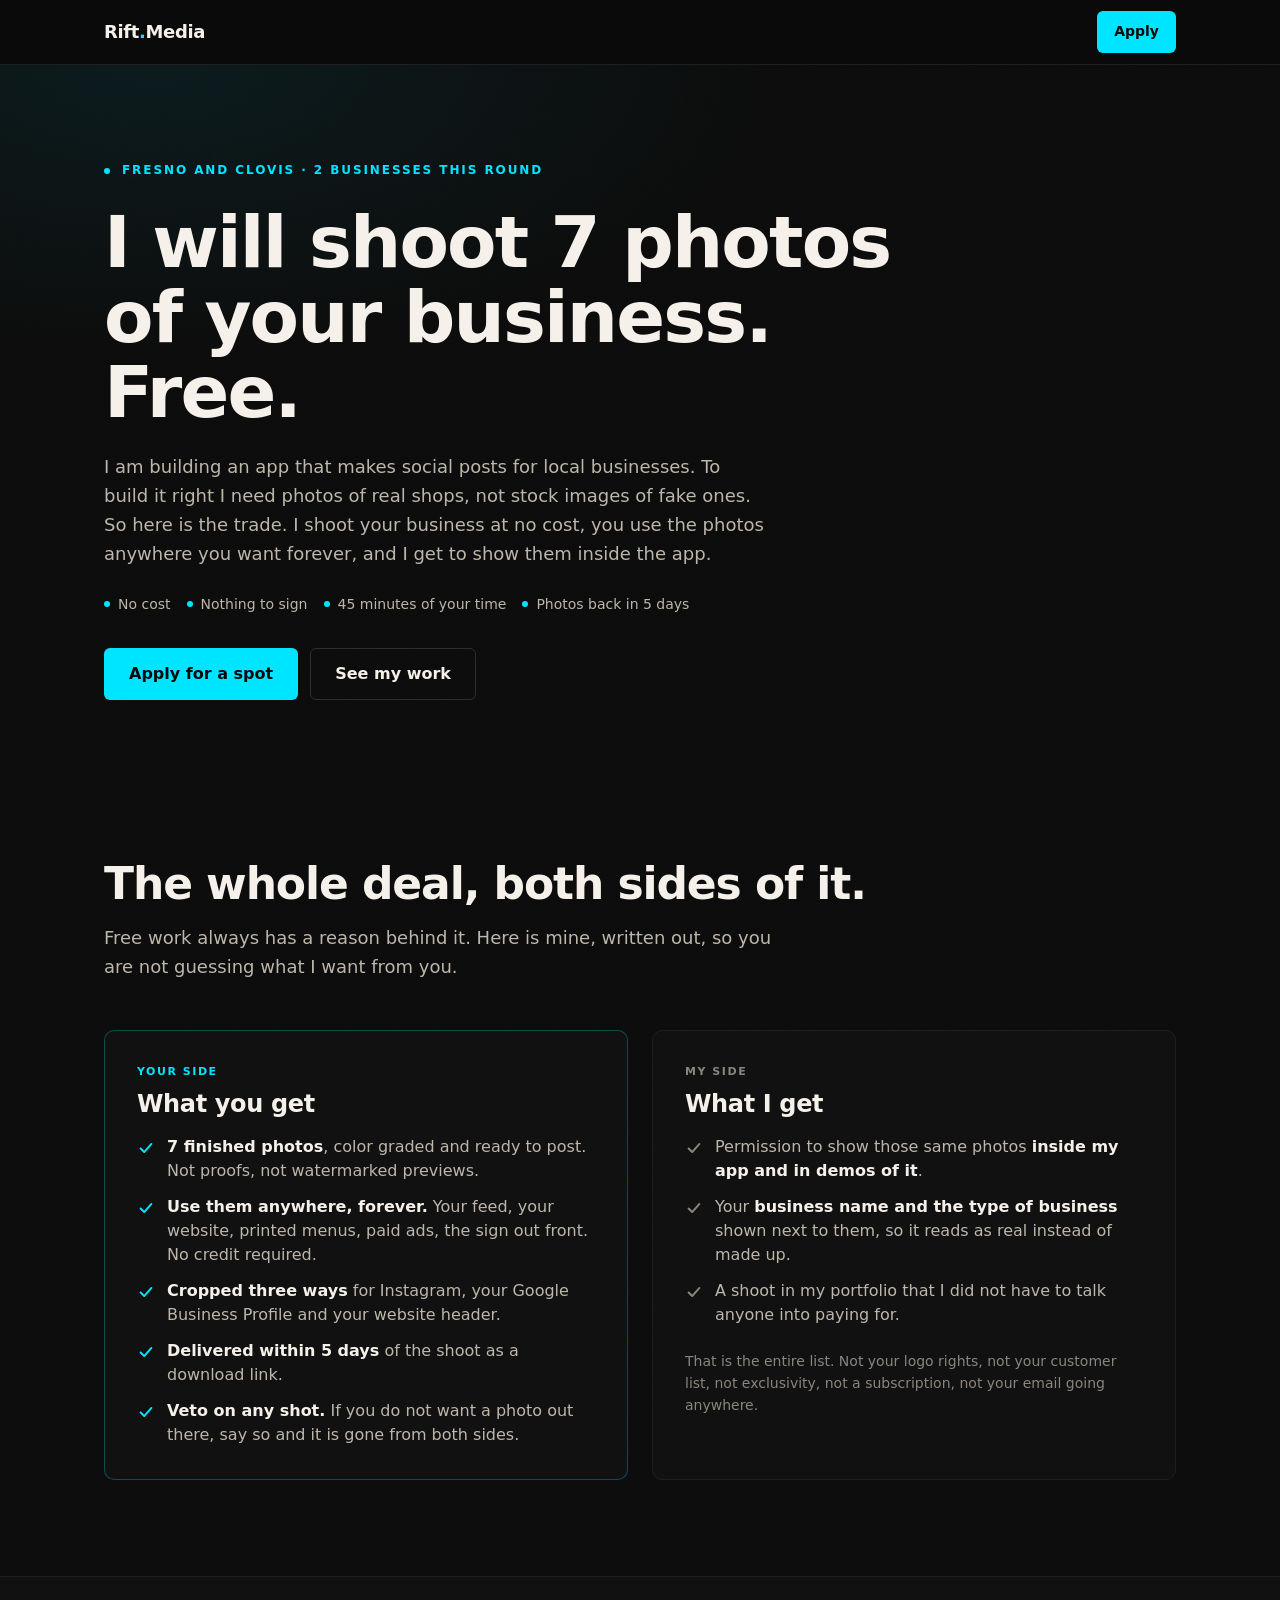
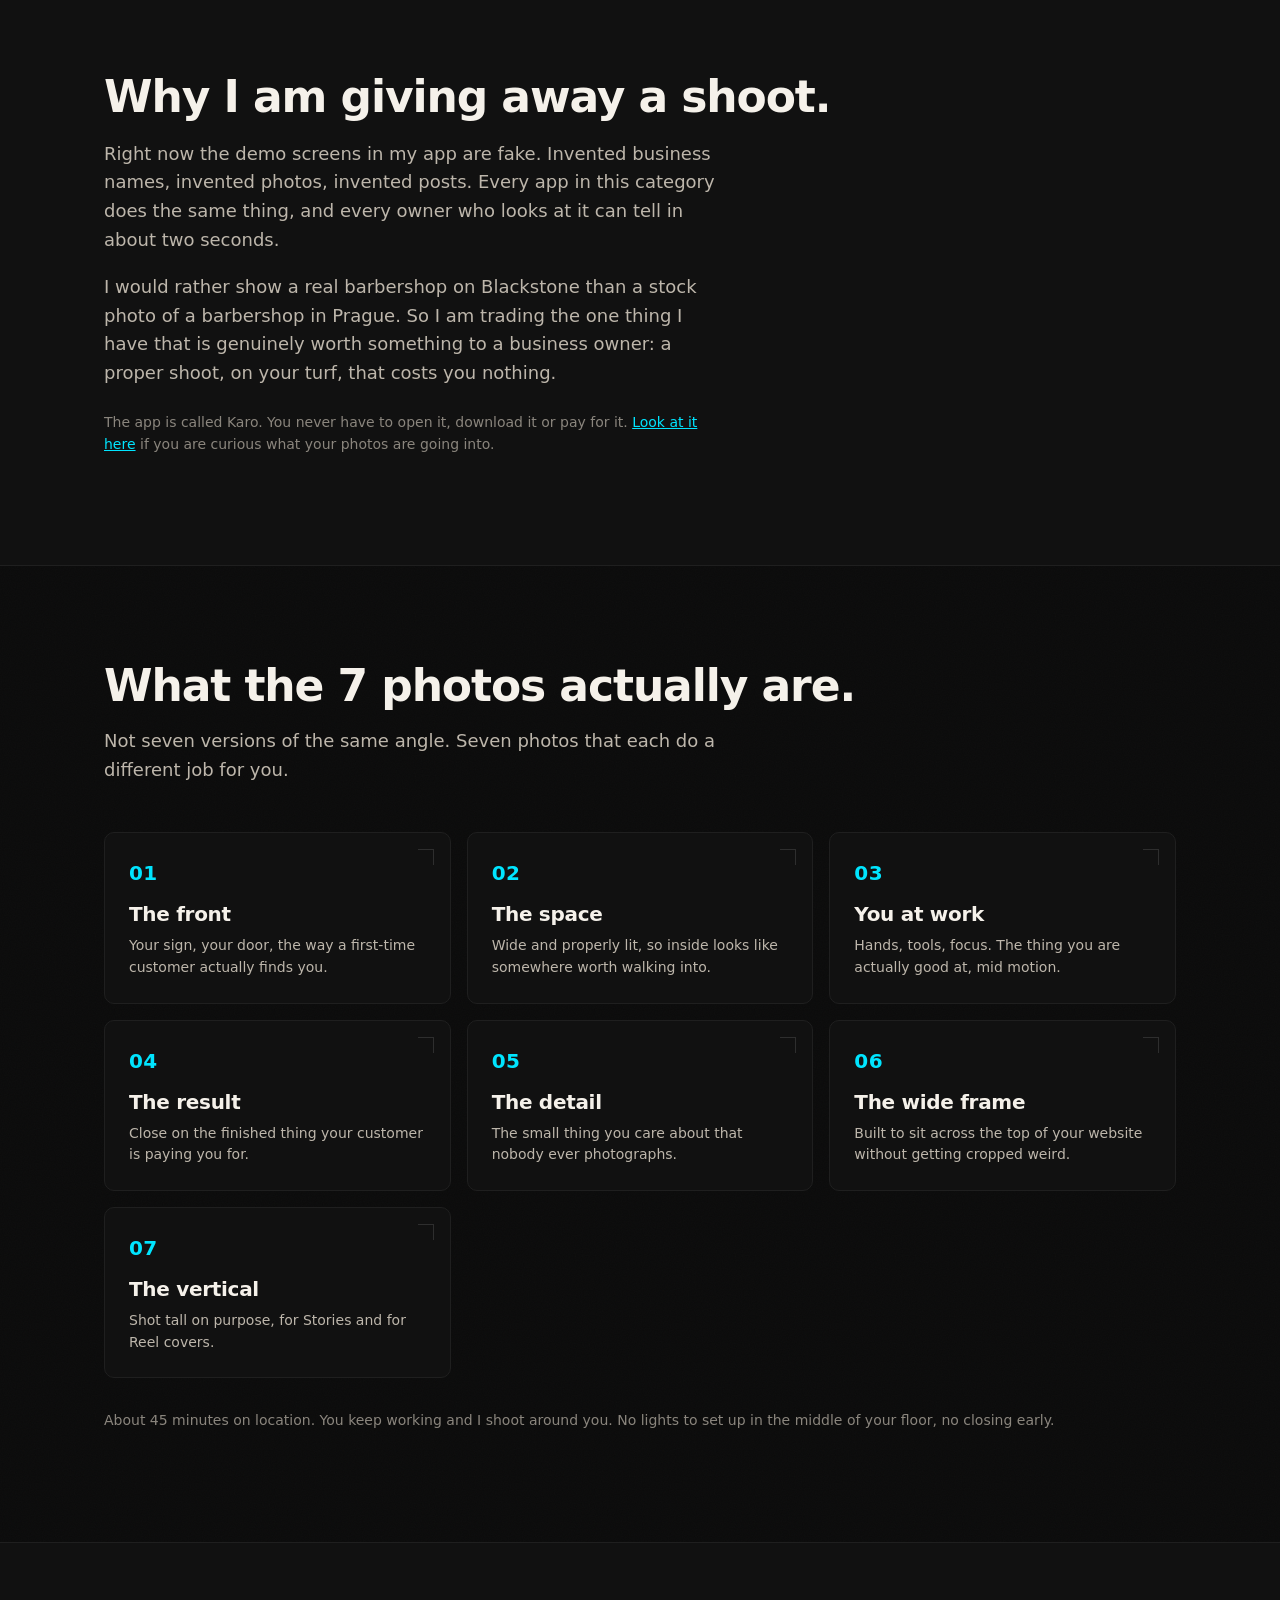
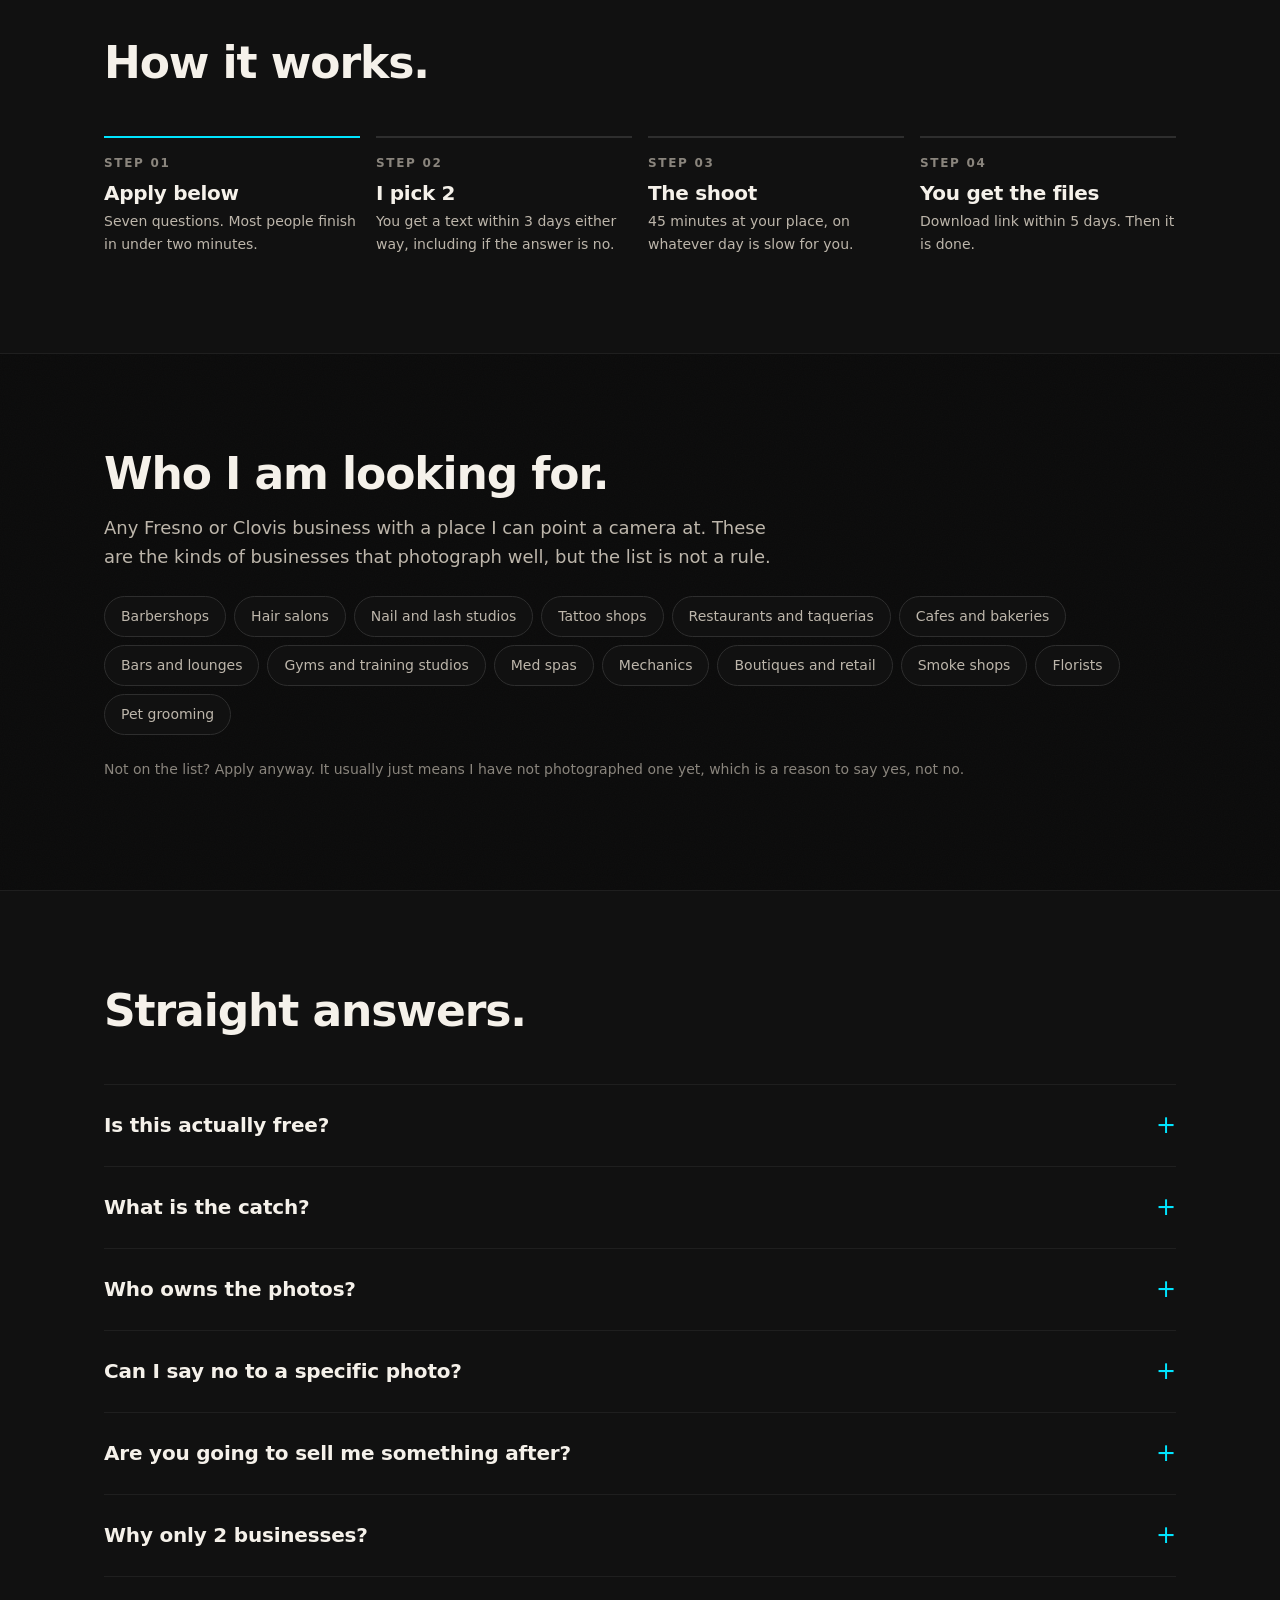
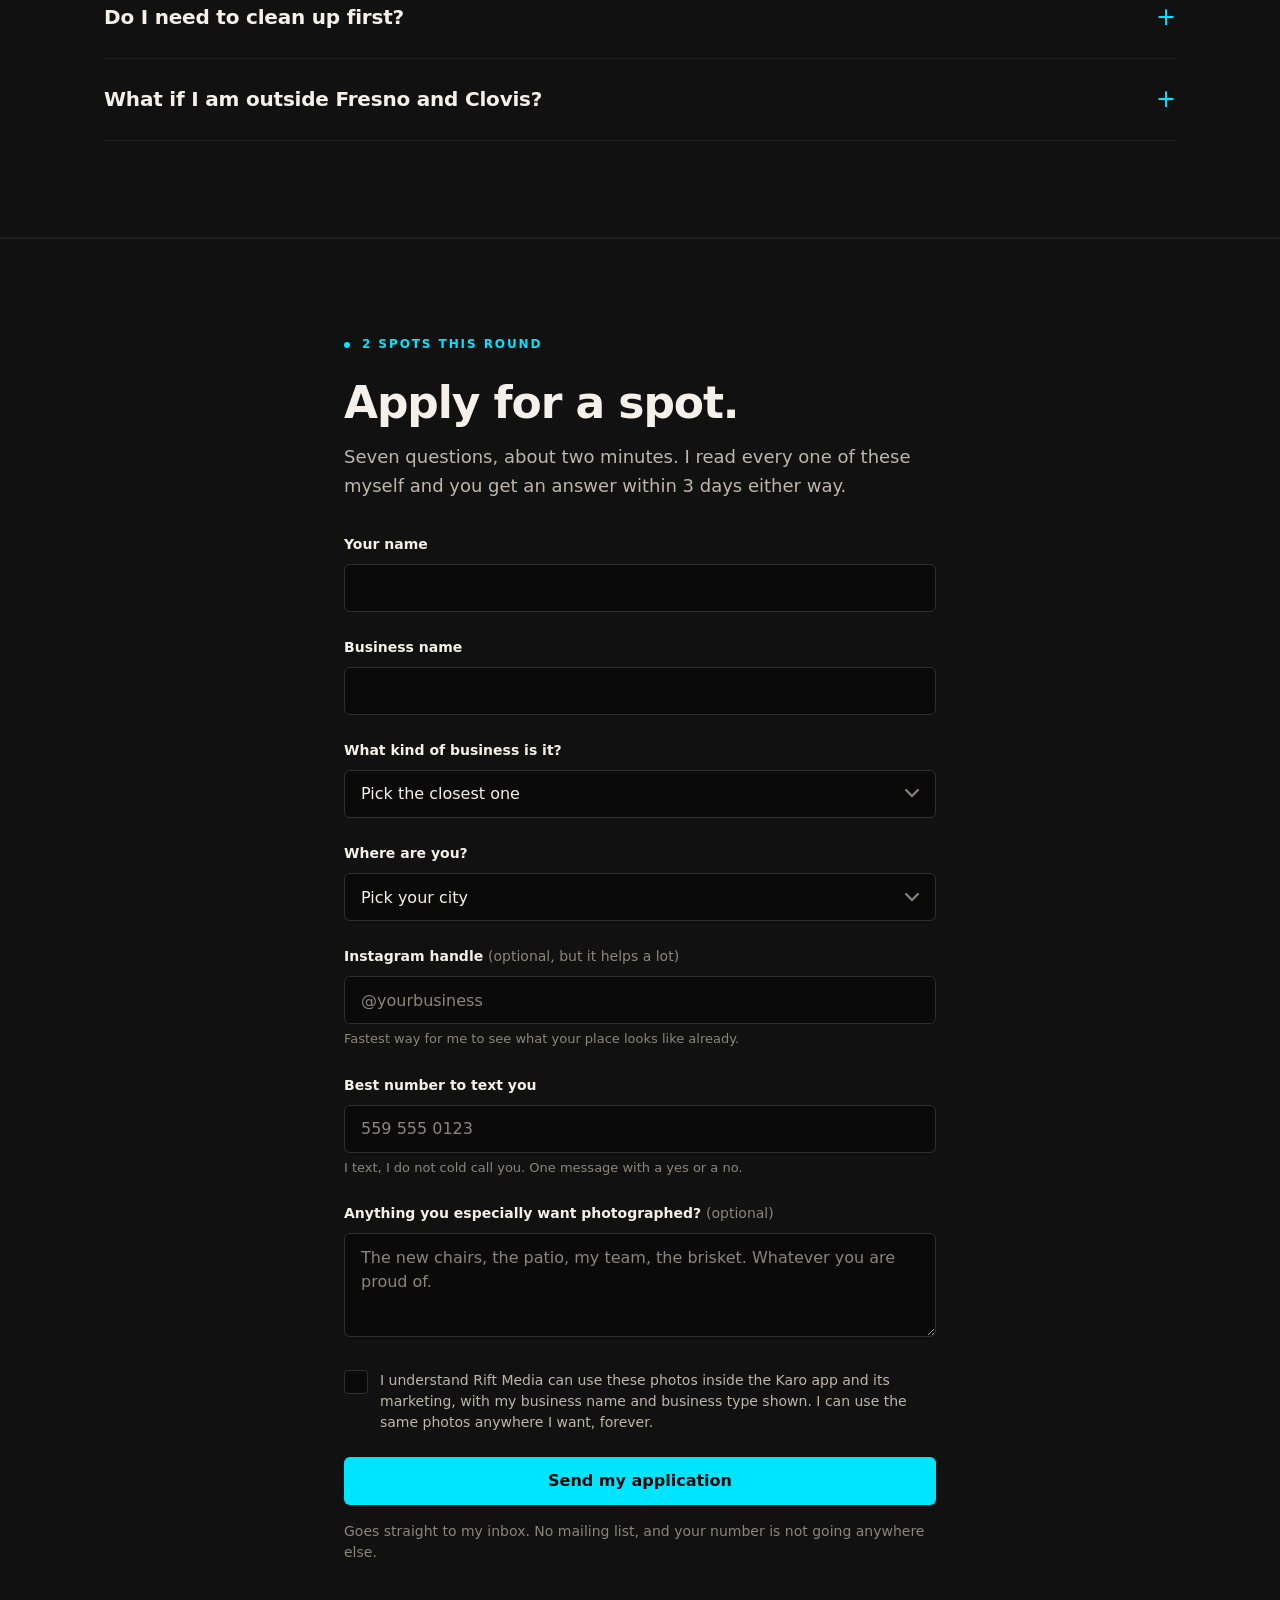
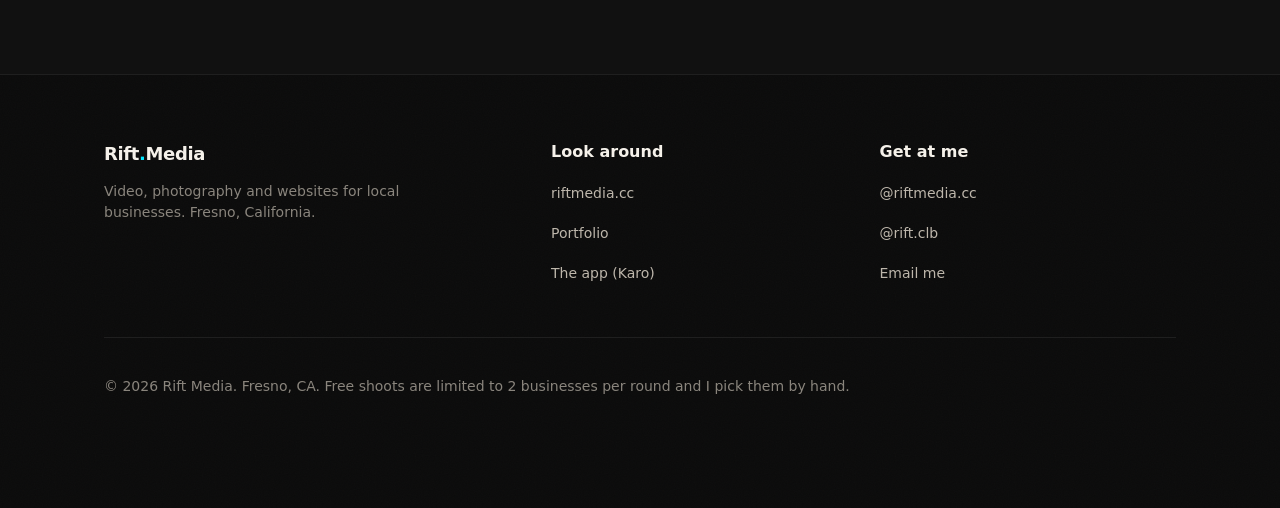
==== index.html @ b6559472 "Split Fontshare request per family so Switzer actually loads Fontshare's API returns the wrong famil" ====
<!doctype html>
<html lang="en">
<head>
<meta charset="utf-8">
<meta name="viewport" content="width=device-width, initial-scale=1">
<title>Free Photos For Your Business | Rift Media, Fresno + Clovis</title>
<meta name="description" content="I shoot 7 photos of your Fresno or Clovis business for free. You use them anywhere, forever. In return I show them inside Karo, the app I am building for local businesses. Two spots this round.">
<meta name="theme-color" content="#0A0A0A">
<link rel="canonical" href="https://shoot.riftmedia.cc/">

<!-- Open Graph -->
<meta property="og:type" content="website">
<meta property="og:title" content="Free photos for your business. You keep all 7.">
<meta property="og:description" content="I shoot 7 photos of your Fresno or Clovis business for free. You use them anywhere, forever. I show them inside the app I am building. Two spots this round.">
<meta property="og:url" content="https://shoot.riftmedia.cc/">
<meta property="og:site_name" content="Rift Media">
<meta name="twitter:card" content="summary_large_image">
<meta name="twitter:title" content="Free photos for your business. You keep all 7.">
<meta name="twitter:description" content="Two Fresno or Clovis businesses, seven photos each, no cost. Apply in about two minutes.">

<!-- Fonts: Cabinet Grotesk + Switzer, non render-blocking (ui-ux-pro-max Pillar 5) -->
<link rel="preconnect" href="https://api.fontshare.com" crossorigin>
<link rel="preconnect" href="https://cdn.fontshare.com" crossorigin>
<link rel="preload" as="style" href="https://api.fontshare.com/v2/css?f[]=cabinet-grotesk@700,800&display=swap" onload="this.onload=null;this.rel='stylesheet'">
<link rel="preload" as="style" href="https://api.fontshare.com/v2/css?f[]=switzer@400,500,600,700&display=swap" onload="this.onload=null;this.rel='stylesheet'">
<noscript>
  <link rel="stylesheet" href="https://api.fontshare.com/v2/css?f[]=cabinet-grotesk@700,800&display=swap">
  <link rel="stylesheet" href="https://api.fontshare.com/v2/css?f[]=switzer@400,500,600,700&display=swap">
</noscript>

<link rel="stylesheet" href="/styles.css">

<!-- Flag JS before first paint. Scroll reveals only hide content when JS can un-hide it. -->
<script>document.documentElement.className += " js";</script>

<script type="application/ld+json">
{
  "@context": "https://schema.org",
  "@type": "ProfessionalService",
  "name": "Rift Media",
  "description": "Video production, photography and web design for local businesses in Fresno and Clovis, California.",
  "url": "https://riftmedia.cc/",
  "email": "rift.clb.media@gmail.com",
  "areaServed": [
    { "@type": "City", "name": "Fresno", "addressRegion": "CA" },
    { "@type": "City", "name": "Clovis", "addressRegion": "CA" }
  ],
  "sameAs": [
    "https://www.instagram.com/riftmedia.cc",
    "https://www.instagram.com/rift.clb"
  ],
  "makesOffer": {
    "@type": "Offer",
    "name": "Free 7-photo business shoot",
    "description": "Seven finished, color graded photos of your business at no cost, in exchange for permission to show the same photos inside the Karo app and its marketing.",
    "price": "0",
    "priceCurrency": "USD",
    "eligibleRegion": { "@type": "State", "name": "California" },
    "availability": "https://schema.org/LimitedAvailability"
  }
}
</script>
<script type="application/ld+json">
{
  "@context": "https://schema.org",
  "@type": "FAQPage",
  "mainEntity": [
    { "@type": "Question", "name": "Is this actually free?",
      "acceptedAnswer": { "@type": "Answer", "text": "Yes. No deposit, no invoice afterward and nothing to sign. The photos are what I get out of it, and you keep the right to use those too." } },
    { "@type": "Question", "name": "What is the catch?",
      "acceptedAnswer": { "@type": "Answer", "text": "Your photos end up inside my app as an example of a real local business, with your business name and the type of business shown next to them. If you do not want that, skip this one." } },
    { "@type": "Question", "name": "Who owns the photos?",
      "acceptedAnswer": { "@type": "Answer", "text": "You get a full license to use them anywhere, forever, with no credit required. I keep the right to use the same photos in the app and its marketing. Neither of us can stop the other." } },
    { "@type": "Question", "name": "Are you going to sell me something after?",
      "acceptedAnswer": { "@type": "Answer", "text": "Not as part of this. The job is done when the photos are in your hands. If you want to talk about more work, tell me. If you do not, we are square." } }
  ]
}
</script>
</head>

<body>
<a class="skip" href="#apply">Skip to the application</a>

<header class="masthead">
  <div class="wrap">
    <a class="wordmark" href="/">Rift<span>.</span>Media</a>
    <a class="btn btn-primary btn-sm" href="#apply">Apply</a>
  </div>
</header>

<main id="main" tabindex="-1">

  <!-- ================= HERO ================= -->
  <section class="hero">
    <div class="wrap">
      <p class="eyebrow"><span class="dot" aria-hidden="true"></span> Fresno and Clovis &middot; 2 businesses this round</p>
      <h1 class="display">I will shoot 7 photos of your business. Free.</h1>
      <p class="lead">
        I am building an app that makes social posts for local businesses. To build it right I need photos of
        real shops, not stock images of fake ones. So here is the trade. I shoot your business at no cost,
        you use the photos anywhere you want forever, and I get to show them inside the app.
      </p>
      <ul class="trust-line">
        <li>No cost</li>
        <li>Nothing to sign</li>
        <li>45 minutes of your time</li>
        <li>Photos back in 5 days</li>
      </ul>
      <div class="cta-row">
        <a class="btn btn-primary" href="#apply">Apply for a spot</a>
        <a class="btn btn-ghost" href="https://rift.clb.riftmedia.cc" target="_blank" rel="noopener">See my work</a>
      </div>
    </div>
  </section>

  <!-- ================= THE TRADE ================= -->
  <section id="trade">
    <div class="wrap">
      <h2 class="display reveal">The whole deal, both sides of it.</h2>
      <p class="lead section-intro reveal">
        Free work always has a reason behind it. Here is mine, written out, so you are not
        guessing what I want from you.
      </p>

      <div class="trade-grid">
        <div class="card card-you reveal">
          <span class="tag">Your side</span>
          <h3>What you get</h3>
          <ul class="list">
            <li><svg class="mark" viewBox="0 0 20 20" fill="none" aria-hidden="true"><path d="M4 10.5l4 4 8-9" stroke="currentColor" stroke-width="2.2" stroke-linecap="round" stroke-linejoin="round"/></svg><span><strong>7 finished photos</strong>, color graded and ready to post. Not proofs, not watermarked previews.</span></li>
            <li><svg class="mark" viewBox="0 0 20 20" fill="none" aria-hidden="true"><path d="M4 10.5l4 4 8-9" stroke="currentColor" stroke-width="2.2" stroke-linecap="round" stroke-linejoin="round"/></svg><span><strong>Use them anywhere, forever.</strong> Your feed, your website, printed menus, paid ads, the sign out front. No credit required.</span></li>
            <li><svg class="mark" viewBox="0 0 20 20" fill="none" aria-hidden="true"><path d="M4 10.5l4 4 8-9" stroke="currentColor" stroke-width="2.2" stroke-linecap="round" stroke-linejoin="round"/></svg><span><strong>Cropped three ways</strong> for Instagram, your Google Business Profile and your website header.</span></li>
            <li><svg class="mark" viewBox="0 0 20 20" fill="none" aria-hidden="true"><path d="M4 10.5l4 4 8-9" stroke="currentColor" stroke-width="2.2" stroke-linecap="round" stroke-linejoin="round"/></svg><span><strong>Delivered within 5 days</strong> of the shoot as a download link.</span></li>
            <li><svg class="mark" viewBox="0 0 20 20" fill="none" aria-hidden="true"><path d="M4 10.5l4 4 8-9" stroke="currentColor" stroke-width="2.2" stroke-linecap="round" stroke-linejoin="round"/></svg><span><strong>Veto on any shot.</strong> If you do not want a photo out there, say so and it is gone from both sides.</span></li>
          </ul>
        </div>

        <div class="card card-me reveal">
          <span class="tag">My side</span>
          <h3>What I get</h3>
          <ul class="list">
            <li><svg class="mark" viewBox="0 0 20 20" fill="none" aria-hidden="true"><path d="M4 10.5l4 4 8-9" stroke="currentColor" stroke-width="2.2" stroke-linecap="round" stroke-linejoin="round"/></svg><span>Permission to show those same photos <strong>inside my app and in demos of it</strong>.</span></li>
            <li><svg class="mark" viewBox="0 0 20 20" fill="none" aria-hidden="true"><path d="M4 10.5l4 4 8-9" stroke="currentColor" stroke-width="2.2" stroke-linecap="round" stroke-linejoin="round"/></svg><span>Your <strong>business name and the type of business</strong> shown next to them, so it reads as real instead of made up.</span></li>
            <li><svg class="mark" viewBox="0 0 20 20" fill="none" aria-hidden="true"><path d="M4 10.5l4 4 8-9" stroke="currentColor" stroke-width="2.2" stroke-linecap="round" stroke-linejoin="round"/></svg><span>A shoot in my portfolio that I did not have to talk anyone into paying for.</span></li>
          </ul>
          <p class="fine" style="margin-top:24px">
            That is the entire list. Not your logo rights, not your customer list, not exclusivity,
            not a subscription, not your email going anywhere.
          </p>
        </div>
      </div>
    </div>
  </section>

  <!-- ================= WHY ================= -->
  <section id="why" style="background:var(--ink-2);border-block:1px solid var(--line)">
    <div class="wrap">
      <h2 class="display reveal">Why I am giving away a shoot.</h2>
      <div class="section-intro reveal">
        <p class="lead">
          Right now the demo screens in my app are fake. Invented business names, invented photos,
          invented posts. Every app in this category does the same thing, and every owner who looks at it
          can tell in about two seconds.
        </p>
        <p class="lead">
          I would rather show a real barbershop on Blackstone than a stock photo of a barbershop in Prague.
          So I am trading the one thing I have that is genuinely worth something to a business owner:
          a proper shoot, on your turf, that costs you nothing.
        </p>
        <p class="fine" style="margin-top:24px">
          The app is called Karo. You never have to open it, download it or pay for it.
          <a href="https://karoslides.com" target="_blank" rel="noopener" style="color:var(--signal)">Look at it here</a>
          if you are curious what your photos are going into.
        </p>
      </div>
    </div>
  </section>

  <!-- ================= THE 7 SHOTS ================= -->
  <section id="shots">
    <div class="wrap">
      <h2 class="display reveal">What the 7 photos actually are.</h2>
      <p class="lead section-intro reveal">
        Not seven versions of the same angle. Seven photos that each do a different job for you.
      </p>

      <div class="shots">
        <article class="shot reveal"><span class="num">01</span><h3>The front</h3><p>Your sign, your door, the way a first-time customer actually finds you.</p></article>
        <article class="shot reveal"><span class="num">02</span><h3>The space</h3><p>Wide and properly lit, so inside looks like somewhere worth walking into.</p></article>
        <article class="shot reveal"><span class="num">03</span><h3>You at work</h3><p>Hands, tools, focus. The thing you are actually good at, mid motion.</p></article>
        <article class="shot reveal"><span class="num">04</span><h3>The result</h3><p>Close on the finished thing your customer is paying you for.</p></article>
        <article class="shot reveal"><span class="num">05</span><h3>The detail</h3><p>The small thing you care about that nobody ever photographs.</p></article>
        <article class="shot reveal"><span class="num">06</span><h3>The wide frame</h3><p>Built to sit across the top of your website without getting cropped weird.</p></article>
        <article class="shot reveal"><span class="num">07</span><h3>The vertical</h3><p>Shot tall on purpose, for Stories and for Reel covers.</p></article>
      </div>

      <p class="fine" style="margin-top:32px">
        About 45 minutes on location. You keep working and I shoot around you. No lights to set up
        in the middle of your floor, no closing early.
      </p>
    </div>
  </section>

  <!-- ================= HOW IT WORKS ================= -->
  <section id="how" style="background:var(--ink-2);border-block:1px solid var(--line)">
    <div class="wrap">
      <h2 class="display reveal">How it works.</h2>
      <div class="steps">
        <div class="step reveal"><span class="num">STEP 01</span><h3>Apply below</h3><p>Seven questions. Most people finish in under two minutes.</p></div>
        <div class="step reveal"><span class="num">STEP 02</span><h3>I pick 2</h3><p>You get a text within 3 days either way, including if the answer is no.</p></div>
        <div class="step reveal"><span class="num">STEP 03</span><h3>The shoot</h3><p>45 minutes at your place, on whatever day is slow for you.</p></div>
        <div class="step reveal"><span class="num">STEP 04</span><h3>You get the files</h3><p>Download link within 5 days. Then it is done.</p></div>
      </div>
    </div>
  </section>

  <!-- ================= WHO ================= -->
  <section id="who">
    <div class="wrap">
      <h2 class="display reveal">Who I am looking for.</h2>
      <p class="lead section-intro reveal">
        Any Fresno or Clovis business with a place I can point a camera at. These are the kinds
        of businesses that photograph well, but the list is not a rule.
      </p>
      <ul class="chips reveal">
        <li>Barbershops</li>
        <li>Hair salons</li>
        <li>Nail and lash studios</li>
        <li>Tattoo shops</li>
        <li>Restaurants and taquerias</li>
        <li>Cafes and bakeries</li>
        <li>Bars and lounges</li>
        <li>Gyms and training studios</li>
        <li>Med spas</li>
        <li>Mechanics</li>
        <li>Boutiques and retail</li>
        <li>Smoke shops</li>
        <li>Florists</li>
        <li>Pet grooming</li>
      </ul>
      <p class="fine" style="margin-top:24px">
        Not on the list? Apply anyway. It usually just means I have not photographed one yet,
        which is a reason to say yes, not no.
      </p>
    </div>
  </section>

  <!-- ================= FAQ ================= -->
  <section id="faq" style="background:var(--ink-2);border-block:1px solid var(--line)">
    <div class="wrap">
      <h2 class="display reveal">Straight answers.</h2>

      <div class="faq">
        <details>
          <summary>Is this actually free?</summary>
          <div class="answer">
            <p>Yes. No deposit, no invoice afterward, nothing to sign. The photos are what I get out of it,
            and you keep the right to use those too.</p>
          </div>
        </details>

        <details>
          <summary>What is the catch?</summary>
          <div class="answer">
            <p>The catch is that your photos end up inside my app as an example of what a real local
            business looks like, with your name and business type next to them. That is the price.
            If it is not something you want, this is not for you and I would rather you skip it than
            regret it later.</p>
          </div>
        </details>

        <details>
          <summary>Who owns the photos?</summary>
          <div class="answer">
            <p>You get a full license to use them anywhere, forever, with no credit required and no
            expiry. I keep the right to use the same photos in the app and its marketing. Neither of
            us can stop the other from using them.</p>
          </div>
        </details>

        <details>
          <summary>Can I say no to a specific photo?</summary>
          <div class="answer">
            <p>Yes. Look through the set, point at anything you do not want out there, and it is gone
            from my side as well as yours. No argument, no explanation needed.</p>
          </div>
        </details>

        <details>
          <summary>Are you going to sell me something after?</summary>
          <div class="answer">
            <p>Not as part of this. The job is done when the photos are in your hands.</p>
            <p>If you like the work and want to talk about more, tell me and I will happily have that
            conversation. If you do not bring it up, neither will I. We are square.</p>
          </div>
        </details>

        <details>
          <summary>Why only 2 businesses?</summary>
          <div class="answer">
            <p>Because I have a job and paying client work, and I would rather shoot 2 places properly
            than 8 of them badly. If this round fills up, apply anyway and I will come back to you
            when I open the next one.</p>
          </div>
        </details>

        <details>
          <summary>Do I need to clean up first?</summary>
          <div class="answer">
            <p>A little. Sweep, clear the counter, turn all the lights on, park the ugly stuff out of
            frame. You do not need to renovate. A working shop that looks like a working shop
            photographs better than an empty showroom.</p>
          </div>
        </details>

        <details>
          <summary>What if I am outside Fresno and Clovis?</summary>
          <div class="answer">
            <p>Apply and tell me where you are. I am keeping this round tight so I can actually show
            up on time, but I keep every application for the next one.</p>
          </div>
        </details>
      </div>
    </div>
  </section>

  <!-- ================= APPLY ================= -->
  <section id="apply" class="form-section" tabindex="-1">
    <div class="wrap form-shell">
      <p class="eyebrow"><span class="dot" aria-hidden="true"></span> 2 spots this round</p>
      <h2 class="display">Apply for a spot.</h2>
      <p class="lead section-intro">
        Seven questions, about two minutes. I read every one of these myself and you get an
        answer within 3 days either way.
      </p>

      <form id="apply-form"
            action="https://formsubmit.co/rift.clb.media@gmail.com"
            method="POST"
            novalidate>

        <!-- FormSubmit config -->
        <input type="hidden" name="_subject" value="Free shoot application">
        <input type="hidden" name="_captcha" value="false">
        <input type="hidden" name="_template" value="table">
        <input type="hidden" name="_next" value="https://shoot.riftmedia.cc/thanks">
        <input type="text" name="_honey" class="honey" tabindex="-1" autocomplete="off" aria-hidden="true">

        <div class="field">
          <label for="name">Your name</label>
          <input type="text" id="name" name="Name" autocomplete="name" aria-describedby="err-name" required>
          <span class="err" id="err-name" role="alert">Let me know who I am talking to.</span>
        </div>

        <div class="field">
          <label for="business">Business name</label>
          <input type="text" id="business" name="Business name" autocomplete="organization" aria-describedby="err-business" required>
          <span class="err" id="err-business" role="alert">I need the name of the business.</span>
        </div>

        <div class="field">
          <label for="type">What kind of business is it?</label>
          <select id="type" name="Type of business" aria-describedby="err-type" required>
            <option value="" selected disabled>Pick the closest one</option>
            <option>Barbershop</option>
            <option>Hair salon</option>
            <option>Nail or lash studio</option>
            <option>Tattoo or piercing shop</option>
            <option>Restaurant or taqueria</option>
            <option>Cafe, bakery or dessert shop</option>
            <option>Bar or lounge</option>
            <option>Gym or training studio</option>
            <option>Med spa or wellness</option>
            <option>Mechanic or auto repair</option>
            <option>Mobile detailing</option>
            <option>Boutique or retail store</option>
            <option>Smoke or vape shop</option>
            <option>Florist</option>
            <option>Pet grooming</option>
            <option>Landscaping or pools</option>
            <option value="Other">Something else</option>
          </select>
          <span class="err" id="err-type" role="alert">Pick whichever one is closest.</span>
        </div>

        <div class="field" id="other-wrap" hidden>
          <label for="other">Tell me what it is</label>
          <input type="text" id="other" name="Other business type" placeholder="For example: sign shop, driving school, print shop">
        </div>

        <div class="field">
          <label for="city">Where are you?</label>
          <select id="city" name="City" aria-describedby="err-city" required>
            <option value="" selected disabled>Pick your city</option>
            <option>Fresno</option>
            <option>Clovis</option>
            <option value="Elsewhere in the Valley">Somewhere else in the Valley</option>
          </select>
          <span class="err" id="err-city" role="alert">I need to know if I can drive to you.</span>
          <div class="city-note" id="city-note" hidden>
            This round is Fresno and Clovis only, so I can show up on time. Apply anyway and I will
            hold onto it for the next round.
          </div>
        </div>

        <div class="field">
          <label for="ig">Instagram handle <span class="opt">(optional, but it helps a lot)</span></label>
          <input type="text" id="ig" name="Instagram" placeholder="@yourbusiness" autocomplete="off">
          <span class="hint">Fastest way for me to see what your place looks like already.</span>
        </div>

        <div class="field">
          <label for="phone">Best number to text you</label>
          <input type="tel" id="phone" name="Phone" autocomplete="tel" inputmode="tel" placeholder="559 555 0123" aria-describedby="hint-phone err-phone" required>
          <span class="hint" id="hint-phone">I text, I do not cold call you. One message with a yes or a no.</span>
          <span class="err" id="err-phone" role="alert">That does not look like a full phone number.</span>
        </div>

        <div class="field">
          <label for="notes">Anything you especially want photographed? <span class="opt">(optional)</span></label>
          <textarea id="notes" name="What they want shot" placeholder="The new chairs, the patio, my team, the brisket. Whatever you are proud of."></textarea>
        </div>

        <div class="consent" id="consent-wrap">
          <input type="checkbox" id="consent" name="Agreed to photo usage" value="Yes" required>
          <label for="consent">
            I understand Rift Media can use these photos inside the Karo app and its marketing, with my
            business name and business type shown. I can use the same photos anywhere I want, forever.
          </label>
        </div>

        <button type="submit" class="btn btn-primary btn-block">Send my application</button>
        <p class="fine" style="margin-top:16px">
          Goes straight to my inbox. No mailing list, and your number is not going anywhere else.
        </p>
      </form>
    </div>
  </section>

</main>

<footer>
  <div class="wrap">
    <div class="foot-grid">
      <div>
        <a class="wordmark" href="https://riftmedia.cc">Rift<span>.</span>Media</a>
        <p class="fine" style="margin-top:12px;max-width:34ch">
          Video, photography and websites for local businesses. Fresno, California.
        </p>
      </div>
      <div>
        <h4>Look around</h4>
        <ul class="foot-links">
          <li><a href="https://riftmedia.cc" target="_blank" rel="noopener">riftmedia.cc</a></li>
          <li><a href="https://rift.clb.riftmedia.cc" target="_blank" rel="noopener">Portfolio</a></li>
          <li><a href="https://karoslides.com" target="_blank" rel="noopener">The app (Karo)</a></li>
        </ul>
      </div>
      <div>
        <h4>Get at me</h4>
        <ul class="foot-links">
          <li><a href="https://www.instagram.com/riftmedia.cc" target="_blank" rel="noopener">@riftmedia.cc</a></li>
          <li><a href="https://www.instagram.com/rift.clb" target="_blank" rel="noopener">@rift.clb</a></li>
          <li><a href="mailto:rift.clb.media@gmail.com">Email me</a></li>
        </ul>
      </div>
    </div>
    <div class="colophon">
      <p class="fine">&copy; <span id="year">2026</span> Rift Media. Fresno, CA. Free shoots are limited to 2 businesses per round and I pick them by hand.</p>
    </div>
  </div>
</footer>

<div class="sticky-cta" id="sticky">
  <a class="btn btn-primary btn-block" href="#apply">Apply for a free shoot</a>
</div>

<script>
(function () {
  "use strict";

  document.getElementById("year").textContent = new Date().getFullYear();

  var reduced = window.matchMedia("(prefers-reduced-motion: reduce)").matches;

  /* ---- Reveal on scroll ---- */
  var reveals = document.querySelectorAll(".reveal");
  if (reduced || !("IntersectionObserver" in window)) {
    Array.prototype.forEach.call(reveals, function (el) { el.classList.add("in"); });
  } else {
    var io = new IntersectionObserver(function (entries) {
      entries.forEach(function (e) {
        if (e.isIntersecting) { e.target.classList.add("in"); io.unobserve(e.target); }
      });
    }, { rootMargin: "0px 0px -10% 0px", threshold: 0.1 });
    Array.prototype.forEach.call(reveals, function (el) { io.observe(el); });
  }

  /* ---- Sticky mobile CTA: show after the hero, hide over the form ---- */
  var sticky = document.getElementById("sticky");
  var applySection = document.getElementById("apply");
  document.body.classList.add("has-sticky");

  function updateSticky() {
    var pastHero = window.scrollY > window.innerHeight * 0.6;
    var formTop = applySection.getBoundingClientRect().top;
    var overForm = formTop < window.innerHeight;
    sticky.classList.toggle("show", pastHero && !overForm);
  }
  var ticking = false;
  window.addEventListener("scroll", function () {
    if (!ticking) {
      window.requestAnimationFrame(function () { updateSticky(); ticking = false; });
      ticking = true;
    }
  }, { passive: true });
  updateSticky();

  /* ---- "Something else" reveals a text field ---- */
  var typeSel = document.getElementById("type");
  var otherWrap = document.getElementById("other-wrap");
  typeSel.addEventListener("change", function () {
    otherWrap.hidden = typeSel.value !== "Other";
  });

  /* ---- Out of area note ---- */
  var citySel = document.getElementById("city");
  var cityNote = document.getElementById("city-note");
  citySel.addEventListener("change", function () {
    cityNote.hidden = citySel.value !== "Elsewhere in the Valley";
  });

  /* ---- Validation. Inline, on blur and on submit. ---- */
  var form = document.getElementById("apply-form");
  var consentWrap = document.getElementById("consent-wrap");
  var consent = document.getElementById("consent");

  function digits(s) { return (s || "").replace(/\D/g, ""); }

  var rules = {
    name:     function (v) { return v.trim().length > 1; },
    business: function (v) { return v.trim().length > 1; },
    type:     function (v) { return v !== ""; },
    city:     function (v) { return v !== ""; },
    phone:    function (v) { var d = digits(v); return d.length >= 10 && d.length <= 11; }
  };

  function fieldOf(el) { return el.closest(".field"); }

  function check(id) {
    var el = document.getElementById(id);
    var ok = rules[id](el.value);
    fieldOf(el).classList.toggle("error", !ok);
    el.setAttribute("aria-invalid", ok ? "false" : "true");
    return ok;
  }

  Object.keys(rules).forEach(function (id) {
    var el = document.getElementById(id);
    var evt = el.tagName === "SELECT" ? "change" : "blur";
    el.addEventListener(evt, function () { check(id); });
    el.addEventListener("input", function () {
      if (fieldOf(el).classList.contains("error")) { check(id); }
    });
  });

  consent.addEventListener("change", function () {
    consentWrap.classList.toggle("error", !consent.checked);
  });

  form.addEventListener("submit", function (e) {
    var firstBad = null;
    Object.keys(rules).forEach(function (id) {
      if (!check(id) && !firstBad) { firstBad = document.getElementById(id); }
    });
    if (!consent.checked) {
      consentWrap.classList.add("error");
      if (!firstBad) { firstBad = consent; }
    }
    if (firstBad) {
      e.preventDefault();
      firstBad.focus();
      firstBad.scrollIntoView({ behavior: reduced ? "auto" : "smooth", block: "center" });
    }
  });
})();
</script>
</body>
</html>
---- styles.css ----
/* =========================================================
   Rift Media - Free Shoots
   Aesthetic: "Cinematic Operator" (matches riftmedia.cc)
   Type: Cabinet Grotesk (display) + Switzer (body)
   Spacing: 8-point grid. Type scale: modular 1.250.
   ========================================================= */

:root {
  /* Color */
  --ink:          #0A0A0A;
  --ink-2:        #111111;
  --ink-3:        #161616;
  --line:         #1F1F1F;
  --line-strong:  #2E2E2E;
  --paper:        #F5F1EA;
  --paper-dim:    #BDB6AB;
  --paper-mute:   #8A857D;
  --signal:       #00E5FF;
  --signal-2:     #5BF1FF;
  --danger:       #FF6B6B;

  /* Spacing - 8pt grid */
  --s-2xs: 4px;
  --s-xs:  8px;
  --s-sm:  12px;
  --s-md:  16px;
  --s-lg:  24px;
  --s-xl:  32px;
  --s-2xl: 48px;
  --s-3xl: 64px;
  --s-4xl: 96px;

  /* Type scale (1.250) */
  --t-display-xl: 72px;
  --t-display-md: 44px;
  --t-h4:         24px;
  --t-h5:         20px;
  --t-body-lg:    18px;
  --t-body:       16px;
  --t-body-sm:    14px;

  /* Motion */
  --e-out: cubic-bezier(0.16, 1, 0.3, 1);

  --font-display: "Cabinet Grotesk", ui-sans-serif, system-ui, -apple-system, sans-serif;
  --font-sans:    "Switzer", ui-sans-serif, system-ui, -apple-system, sans-serif;
}

/* ---------- Reset ---------- */
*, *::before, *::after { box-sizing: border-box; }
html { scroll-behavior: smooth; -webkit-text-size-adjust: 100%; }
body {
  margin: 0;
  background: var(--ink);
  color: var(--paper);
  font-family: var(--font-sans);
  font-size: var(--t-body);
  line-height: 1.65;
  -webkit-font-smoothing: antialiased;
  overflow-x: hidden;
  background-image: url("data:image/svg+xml,%3Csvg xmlns='http://www.w3.org/2000/svg' width='160' height='160'%3E%3Cfilter id='n'%3E%3CfeTurbulence type='fractalNoise' baseFrequency='0.85' numOctaves='2' stitchTiles='stitch'/%3E%3C/filter%3E%3Crect width='100%25' height='100%25' filter='url(%23n)' opacity='0.025'/%3E%3C/svg%3E");
}
img { max-width: 100%; display: block; }
::selection { background: rgba(0, 229, 255, 0.28); color: var(--paper); }

/* ---------- Focus ---------- */
:focus-visible {
  outline: 2px solid var(--signal);
  outline-offset: 3px;
  border-radius: 2px;
}

/* ---------- Skip link ---------- */
.skip {
  position: absolute;
  left: var(--s-md);
  top: -100px;
  z-index: 999;
  background: var(--signal);
  color: var(--ink);
  padding: var(--s-sm) var(--s-md);
  border-radius: 4px;
  font-weight: 700;
  text-decoration: none;
  transition: top 200ms var(--e-out);
}
.skip:focus { top: var(--s-md); }

/* ---------- Layout ---------- */
.wrap {
  width: 100%;
  max-width: 1120px;
  margin: 0 auto;
  padding-inline: var(--s-lg);
}

section { padding-block: var(--s-4xl); }
@media (max-width: 767px) { section { padding-block: var(--s-3xl); } }

/* ---------- Type ---------- */
.display { font-family: var(--font-display); font-weight: 800; letter-spacing: -0.025em; line-height: 1.04; margin: 0; }

h1.display { font-size: clamp(38px, 8vw, var(--t-display-xl)); }
h2.display { font-size: clamp(29px, 5.4vw, var(--t-display-md)); line-height: 1.1; }
h3 { font-family: var(--font-display); font-weight: 700; font-size: var(--t-h4); letter-spacing: -0.015em; line-height: 1.25; margin: 0; }

.eyebrow {
  font-family: var(--font-sans);
  font-size: 12px;
  font-weight: 600;
  letter-spacing: 0.16em;
  text-transform: uppercase;
  color: var(--signal);
  margin: 0 0 var(--s-lg);
  display: flex;
  align-items: center;
  gap: var(--s-sm);
  flex-wrap: wrap;
}
.eyebrow .dot {
  width: 6px; height: 6px; border-radius: 50%;
  background: var(--signal);
  box-shadow: 0 0 0 0 rgba(0, 229, 255, 0.6);
  animation: pulse 2.4s infinite;
  flex: none;
}
@keyframes pulse {
  0%   { box-shadow: 0 0 0 0 rgba(0, 229, 255, 0.55); }
  70%  { box-shadow: 0 0 0 10px rgba(0, 229, 255, 0); }
  100% { box-shadow: 0 0 0 0 rgba(0, 229, 255, 0); }
}

.lead { font-size: var(--t-body-lg); line-height: 1.6; color: var(--paper-dim); }
.fine { font-size: var(--t-body-sm); color: var(--paper-mute); line-height: 1.55; }
.section-intro { margin-top: var(--s-md); max-width: 60ch; }

/* ---------- Header ---------- */
.masthead {
  position: sticky; top: 0; z-index: 50;
  background: rgba(10, 10, 10, 0.82);
  backdrop-filter: blur(12px);
  -webkit-backdrop-filter: blur(12px);
  border-bottom: 1px solid var(--line);
}
.masthead .wrap {
  height: 64px;
  display: flex; align-items: center; justify-content: space-between;
  gap: var(--s-md);
}
.wordmark {
  font-family: var(--font-display);
  font-weight: 800;
  font-size: var(--t-body-lg);
  letter-spacing: -0.02em;
  color: var(--paper);
  text-decoration: none;
}
.wordmark span { color: var(--signal); }

/* ---------- Buttons ---------- */
.btn {
  display: inline-flex; align-items: center; justify-content: center;
  gap: var(--s-xs);
  min-height: 48px;
  padding: var(--s-sm) var(--s-lg);
  border-radius: 6px;
  font-family: var(--font-sans);
  font-size: var(--t-body);
  font-weight: 700;
  text-decoration: none;
  cursor: pointer;
  border: 1px solid transparent;
  transition: background 200ms var(--e-out), color 200ms var(--e-out),
              border-color 200ms var(--e-out), transform 100ms var(--e-out);
}
.btn:active { transform: translateY(1px); }
.btn-primary { background: var(--signal); color: var(--ink); }
.btn-primary:hover { background: var(--signal-2); }
.btn-ghost { background: transparent; color: var(--paper); border-color: var(--line-strong); }
.btn-ghost:hover { border-color: var(--paper-dim); background: var(--ink-2); }
.btn-sm { min-height: 40px; padding: var(--s-xs) var(--s-md); font-size: var(--t-body-sm); }
.btn-block { width: 100%; }

.cta-row { display: flex; flex-wrap: wrap; gap: var(--s-sm); margin-top: var(--s-xl); }
@media (max-width: 520px) {
  .cta-row { flex-direction: column; }
  .cta-row .btn { width: 100%; }
}

/* ---------- Hero ---------- */
.hero { padding-block: var(--s-4xl) var(--s-3xl); position: relative; }
.hero::after {
  content: "";
  position: absolute; inset: 0;
  background: radial-gradient(70% 60% at 12% 0%, rgba(0, 229, 255, 0.07), transparent 70%);
  pointer-events: none;
}
.hero .wrap { position: relative; z-index: 1; }
.hero h1 { max-width: 16ch; }
.hero .lead { margin-top: var(--s-lg); max-width: 58ch; }

.trust-line {
  margin-top: var(--s-lg);
  display: flex; flex-wrap: wrap; gap: var(--s-xs) var(--s-md);
  font-size: var(--t-body-sm);
  color: var(--paper-dim);
  list-style: none; padding: 0;
}
.trust-line li { display: flex; align-items: center; gap: var(--s-xs); }
.trust-line li::before { content: ""; width: 6px; height: 6px; border-radius: 50%; background: var(--signal); flex: none; }

/* ---------- The trade (two cards) ---------- */
.trade-grid { display: grid; gap: var(--s-md); margin-top: var(--s-2xl); }
@media (min-width: 768px) { .trade-grid { grid-template-columns: 1fr 1fr; gap: var(--s-lg); } }

.card {
  background: var(--ink-2);
  border: 1px solid var(--line);
  border-radius: 10px;
  padding: var(--s-xl);
}
.card-you { border-color: rgba(0, 229, 255, 0.28); }
.card h3 { margin-bottom: var(--s-md); }
.card .tag {
  font-size: 11px; font-weight: 700; letter-spacing: 0.14em; text-transform: uppercase;
  color: var(--paper-mute); display: block; margin-bottom: var(--s-xs);
}
.card-you .tag { color: var(--signal); }

.list { list-style: none; margin: 0; padding: 0; display: grid; gap: var(--s-sm); }
.list li { display: flex; gap: var(--s-sm); font-size: var(--t-body); color: var(--paper-dim); line-height: 1.5; }
.list li strong { color: var(--paper); font-weight: 600; }
.list .mark { flex: none; width: 18px; height: 18px; margin-top: 4px; color: var(--signal); }
.card-me .list .mark { color: var(--paper-mute); }

/* ---------- Shot list ---------- */
.shots { display: grid; gap: var(--s-md); margin-top: var(--s-2xl); }
@media (min-width: 640px) { .shots { grid-template-columns: 1fr 1fr; } }
@media (min-width: 1024px) { .shots { grid-template-columns: repeat(3, 1fr); } }

.shot {
  background: var(--ink-2);
  border: 1px solid var(--line);
  border-radius: 10px;
  padding: var(--s-lg);
  position: relative;
  transition: border-color 200ms var(--e-out), transform 200ms var(--e-out);
}
.shot:hover { border-color: var(--line-strong); transform: translateY(-2px); }
.shot .num {
  font-family: var(--font-display);
  font-weight: 800;
  font-size: var(--t-h5);
  color: var(--signal);
  letter-spacing: 0.02em;
  display: block;
  margin-bottom: var(--s-sm);
}
.shot h3 { font-size: var(--t-h5); margin-bottom: var(--s-xs); }
.shot p { margin: 0; font-size: var(--t-body-sm); color: var(--paper-dim); line-height: 1.55; }
.shot::before {
  content: "";
  position: absolute; top: var(--s-md); right: var(--s-md);
  width: 16px; height: 16px;
  border-top: 1px solid var(--line-strong);
  border-right: 1px solid var(--line-strong);
}

/* ---------- Steps ---------- */
.steps { display: grid; gap: var(--s-lg); margin-top: var(--s-2xl); }
@media (min-width: 768px) { .steps { grid-template-columns: repeat(4, 1fr); gap: var(--s-md); } }
.step { border-top: 2px solid var(--line-strong); padding-top: var(--s-md); }
.step:first-child { border-top-color: var(--signal); }
.step .num { font-size: 12px; font-weight: 700; letter-spacing: 0.14em; color: var(--paper-mute); display: block; margin-bottom: var(--s-xs); }
.step h3 { font-size: var(--t-h5); margin-bottom: var(--s-2xs); }
.step p { margin: 0; font-size: var(--t-body-sm); color: var(--paper-dim); }

/* ---------- Chips ---------- */
.chips { display: flex; flex-wrap: wrap; gap: var(--s-xs); margin-top: var(--s-lg); padding: 0; list-style: none; }
.chips li {
  border: 1px solid var(--line-strong);
  border-radius: 999px;
  padding: var(--s-xs) var(--s-md);
  font-size: var(--t-body-sm);
  color: var(--paper-dim);
  background: var(--ink-2);
}

/* ---------- FAQ ---------- */
.faq { margin-top: var(--s-2xl); border-top: 1px solid var(--line); }
.faq details { border-bottom: 1px solid var(--line); }
.faq summary {
  cursor: pointer;
  list-style: none;
  padding: var(--s-lg) var(--s-xl) var(--s-lg) 0;
  font-family: var(--font-display);
  font-weight: 700;
  font-size: var(--t-h5);
  letter-spacing: -0.01em;
  position: relative;
  min-height: 48px;
  display: flex; align-items: center;
}
.faq summary::-webkit-details-marker { display: none; }
.faq summary::after {
  content: "+";
  position: absolute; right: 0; top: 50%; transform: translateY(-50%);
  font-size: 24px; font-weight: 400; color: var(--signal);
  line-height: 1;
}
.faq details[open] summary::after { content: "\2013"; }
.faq summary:hover { color: var(--signal-2); }
.faq .answer { padding: 0 0 var(--s-lg); color: var(--paper-dim); max-width: 64ch; }
.faq .answer p { margin: 0 0 var(--s-sm); }
.faq .answer p:last-child { margin-bottom: 0; }

/* ---------- Form ---------- */
.form-section { background: var(--ink-2); border-top: 1px solid var(--line); border-bottom: 1px solid var(--line); }
.form-shell { max-width: 640px; }
form { margin-top: var(--s-xl); }

.field { margin-bottom: var(--s-lg); }
.field label { display: block; font-size: var(--t-body-sm); font-weight: 600; color: var(--paper); margin-bottom: var(--s-xs); }
.field .opt { color: var(--paper-mute); font-weight: 400; }
.field .hint { display: block; font-size: 13px; color: var(--paper-mute); margin-top: var(--s-2xs); }

input[type="text"], input[type="tel"], input[type="email"], select, textarea {
  width: 100%;
  min-height: 48px;
  background: var(--ink);
  border: 1px solid var(--line-strong);
  border-radius: 6px;
  color: var(--paper);
  font-family: var(--font-sans);
  font-size: var(--t-body);
  padding: var(--s-sm) var(--s-md);
  transition: border-color 200ms var(--e-out), background 200ms var(--e-out);
}
textarea { min-height: 104px; resize: vertical; line-height: 1.5; }
input::placeholder, textarea::placeholder { color: var(--paper-mute); }
input:focus, select:focus, textarea:focus { border-color: var(--signal); background: var(--ink-3); }
select {
  appearance: none; -webkit-appearance: none;
  background-image: url("data:image/svg+xml,%3Csvg xmlns='http://www.w3.org/2000/svg' width='14' height='9' viewBox='0 0 14 9'%3E%3Cpath d='M1 1l6 6 6-6' stroke='%238A857D' stroke-width='2' fill='none' stroke-linecap='round'/%3E%3C/svg%3E");
  background-repeat: no-repeat;
  background-position: right var(--s-md) center;
  padding-right: var(--s-2xl);
}

.field.error input, .field.error select, .field.error textarea { border-color: var(--danger); }
.err { display: none; font-size: 13px; color: var(--danger); margin-top: var(--s-2xs); }
.field.error .err { display: block; }

.consent { display: flex; gap: var(--s-sm); align-items: flex-start; margin-bottom: var(--s-lg); }
.consent input[type="checkbox"] {
  appearance: none; -webkit-appearance: none;
  flex: none;
  width: 24px; height: 24px; margin: 0;
  border: 1px solid var(--line-strong);
  border-radius: 4px;
  background: var(--ink);
  cursor: pointer;
  position: relative;
  transition: background 150ms var(--e-out), border-color 150ms var(--e-out);
}
.consent input[type="checkbox"]:checked { background: var(--signal); border-color: var(--signal); }
.consent input[type="checkbox"]:checked::after {
  content: "";
  position: absolute; left: 8px; top: 3px;
  width: 6px; height: 12px;
  border: solid var(--ink); border-width: 0 2px 2px 0;
  transform: rotate(45deg);
}
.consent label { font-size: var(--t-body-sm); color: var(--paper-dim); line-height: 1.5; cursor: pointer; margin: 0; font-weight: 400; }
.consent.error label { color: var(--danger); }

.city-note {
  margin-top: var(--s-sm);
  padding: var(--s-sm) var(--s-md);
  border-left: 2px solid var(--signal);
  background: rgba(0, 229, 255, 0.06);
  font-size: 13px;
  color: var(--paper-dim);
}

.honey { position: absolute; left: -9999px; opacity: 0; height: 0; width: 0; }

/* ---------- Footer ---------- */
footer { padding-block: var(--s-3xl) var(--s-4xl); }
.foot-grid { display: grid; gap: var(--s-xl); }
@media (min-width: 768px) { .foot-grid { grid-template-columns: 1.4fr 1fr 1fr; } }
.foot-grid h4 { font-family: var(--font-display); font-size: var(--t-body); font-weight: 700; margin: 0 0 var(--s-sm); }
.foot-links { list-style: none; margin: 0; padding: 0; display: grid; gap: var(--s-xs); }
.foot-links a { color: var(--paper-dim); text-decoration: none; font-size: var(--t-body-sm); display: inline-block; min-height: 32px; line-height: 32px; }
.foot-links a:hover { color: var(--signal); }
.colophon { margin-top: var(--s-2xl); padding-top: var(--s-lg); border-top: 1px solid var(--line); }

/* ---------- Sticky mobile CTA ---------- */
.sticky-cta {
  position: fixed; left: 0; right: 0; bottom: 0; z-index: 60;
  padding: var(--s-sm) var(--s-md) calc(var(--s-sm) + env(safe-area-inset-bottom));
  background: rgba(10, 10, 10, 0.94);
  backdrop-filter: blur(12px);
  -webkit-backdrop-filter: blur(12px);
  border-top: 1px solid var(--line);
  transform: translateY(110%);
  transition: transform 300ms var(--e-out);
}
.sticky-cta.show { transform: translateY(0); }
@media (min-width: 768px) { .sticky-cta { display: none; } }
body { padding-bottom: 0; }
@media (max-width: 767px) { body.has-sticky { padding-bottom: 80px; } }

/* ---------- Reveal on scroll ----------
   Scoped to .js so that with JavaScript disabled nothing is ever hidden.
   The .js class is set by an inline script in <head>. */
.js .reveal { opacity: 0; transform: translateY(16px); transition: opacity 600ms var(--e-out), transform 600ms var(--e-out); }
.js .reveal.in { opacity: 1; transform: none; }

/* ---------- Centered utility pages (thanks / 404) ---------- */
.center-page {
  min-height: 100vh;
  display: flex; flex-direction: column; align-items: center; justify-content: center;
  text-align: center;
  padding: var(--s-xl) var(--s-lg);
}
.center-page .inner { max-width: 52ch; }
.center-page h1.display { max-width: none; }

/* ---------- Reduced motion ---------- */
@media (prefers-reduced-motion: reduce) {
  html { scroll-behavior: auto; }
  *, *::before, *::after {
    animation-duration: 0.01ms !important;
    animation-iteration-count: 1 !important;
    transition-duration: 0.01ms !important;
  }
  .js .reveal { opacity: 1; transform: none; }
  .sticky-cta { transition: none; }
}
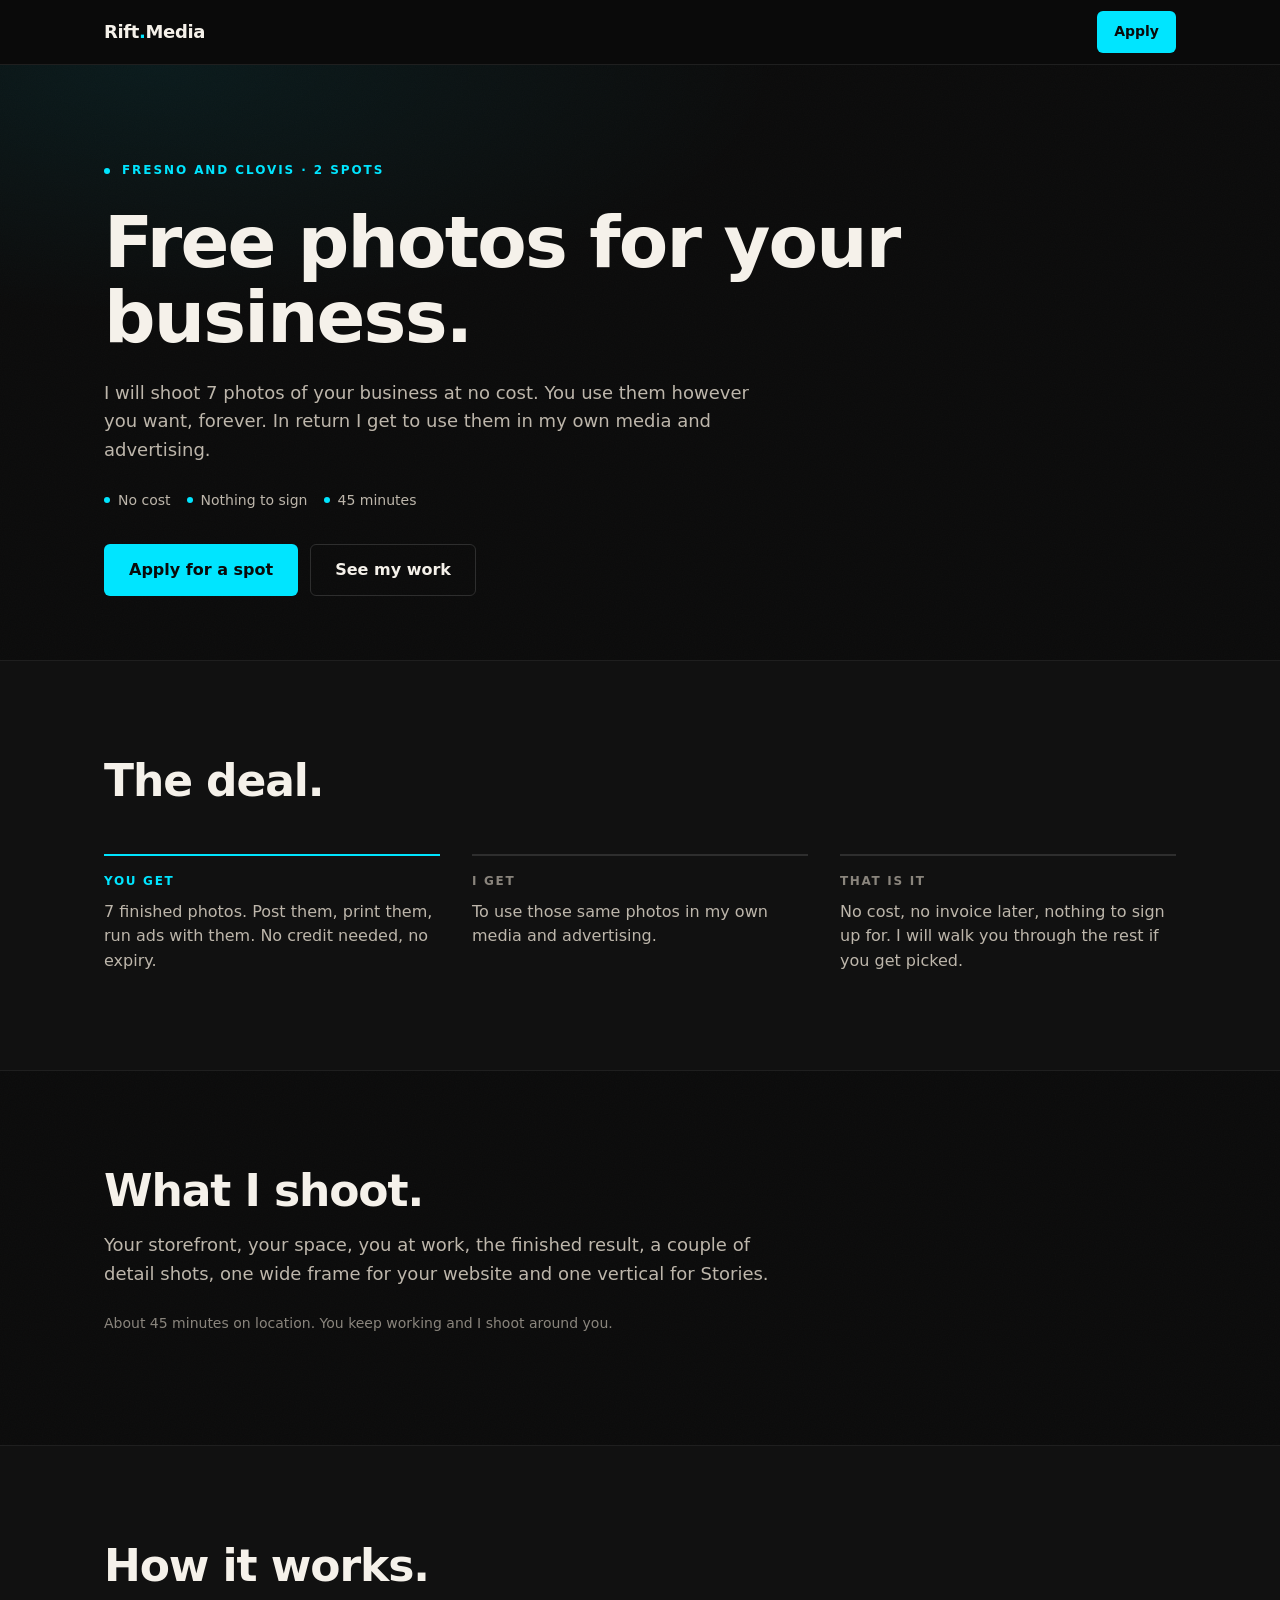
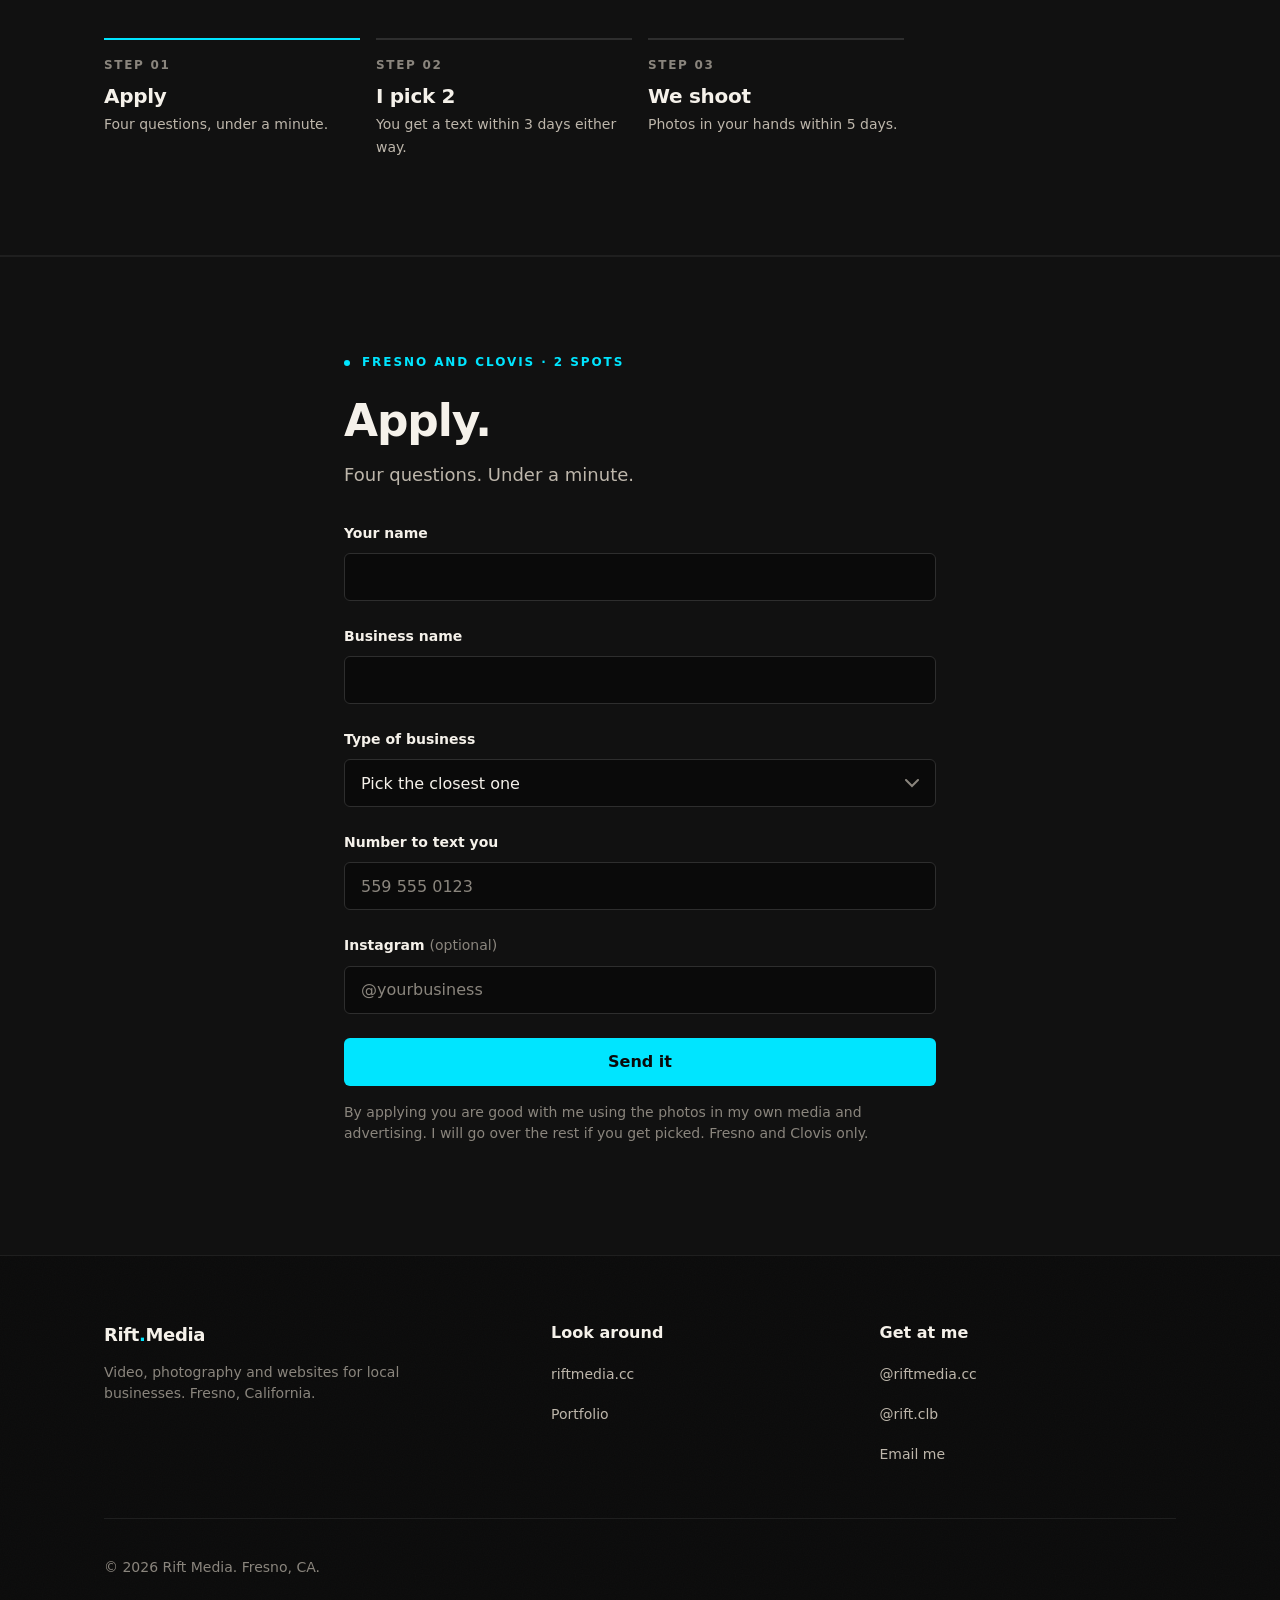
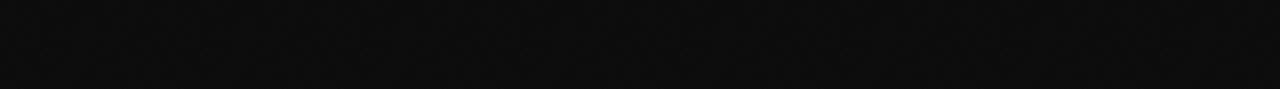
==== commit 989a30c5: "Cut the page down and make the form frictionless Rift's direction: keep it brief, state the trade in" ====
--- a/index.html
+++ b/index.html
@@ -4,21 +4,22 @@
 <meta charset="utf-8">
 <meta name="viewport" content="width=device-width, initial-scale=1">
 <title>Free Photos For Your Business | Rift Media, Fresno + Clovis</title>
-<meta name="description" content="I shoot 7 photos of your Fresno or Clovis business for free. You use them anywhere, forever. In return I show them inside Karo, the app I am building for local businesses. Two spots this round.">
+<meta name="description" content="I shoot 7 photos of your Fresno or Clovis business for free. You use them however you want. In return I get to use them in my own media and advertising. Two spots.">
 <meta name="theme-color" content="#0A0A0A">
 <link rel="canonical" href="https://shoot.riftmedia.cc/">
 
 <!-- Open Graph -->
 <meta property="og:type" content="website">
-<meta property="og:title" content="Free photos for your business. You keep all 7.">
-<meta property="og:description" content="I shoot 7 photos of your Fresno or Clovis business for free. You use them anywhere, forever. I show them inside the app I am building. Two spots this round.">
+<meta property="og:title" content="Free photos for your business.">
+<meta property="og:description" content="7 photos of your business, free. You use them however you want. In return I get to use them in my own media and advertising. Two spots, Fresno and Clovis.">
 <meta property="og:url" content="https://shoot.riftmedia.cc/">
 <meta property="og:site_name" content="Rift Media">
 <meta name="twitter:card" content="summary_large_image">
-<meta name="twitter:title" content="Free photos for your business. You keep all 7.">
-<meta name="twitter:description" content="Two Fresno or Clovis businesses, seven photos each, no cost. Apply in about two minutes.">
-
-<!-- Fonts: Cabinet Grotesk + Switzer, non render-blocking (ui-ux-pro-max Pillar 5) -->
+<meta name="twitter:title" content="Free photos for your business.">
+<meta name="twitter:description" content="7 photos, free. Two Fresno and Clovis businesses. Apply in under a minute.">
+
+<!-- Fonts: Cabinet Grotesk + Switzer. Requested separately on purpose: asking
+     Fontshare for both in one call returns Ranade instead of Switzer. -->
 <link rel="preconnect" href="https://api.fontshare.com" crossorigin>
 <link rel="preconnect" href="https://cdn.fontshare.com" crossorigin>
 <link rel="preload" as="style" href="https://api.fontshare.com/v2/css?f[]=cabinet-grotesk@700,800&display=swap" onload="this.onload=null;this.rel='stylesheet'">
@@ -52,28 +53,11 @@
   "makesOffer": {
     "@type": "Offer",
     "name": "Free 7-photo business shoot",
-    "description": "Seven finished, color graded photos of your business at no cost, in exchange for permission to show the same photos inside the Karo app and its marketing.",
+    "description": "Seven finished photos of your business at no cost, in exchange for permission to use the same photos in Rift Media's own media and advertising.",
     "price": "0",
     "priceCurrency": "USD",
-    "eligibleRegion": { "@type": "State", "name": "California" },
     "availability": "https://schema.org/LimitedAvailability"
   }
-}
-</script>
-<script type="application/ld+json">
-{
-  "@context": "https://schema.org",
-  "@type": "FAQPage",
-  "mainEntity": [
-    { "@type": "Question", "name": "Is this actually free?",
-      "acceptedAnswer": { "@type": "Answer", "text": "Yes. No deposit, no invoice afterward and nothing to sign. The photos are what I get out of it, and you keep the right to use those too." } },
-    { "@type": "Question", "name": "What is the catch?",
-      "acceptedAnswer": { "@type": "Answer", "text": "Your photos end up inside my app as an example of a real local business, with your business name and the type of business shown next to them. If you do not want that, skip this one." } },
-    { "@type": "Question", "name": "Who owns the photos?",
-      "acceptedAnswer": { "@type": "Answer", "text": "You get a full license to use them anywhere, forever, with no credit required. I keep the right to use the same photos in the app and its marketing. Neither of us can stop the other." } },
-    { "@type": "Question", "name": "Are you going to sell me something after?",
-      "acceptedAnswer": { "@type": "Answer", "text": "Not as part of this. The job is done when the photos are in your hands. If you want to talk about more work, tell me. If you do not, we are square." } }
-  ]
 }
 </script>
 </head>
@@ -93,18 +77,16 @@
   <!-- ================= HERO ================= -->
   <section class="hero">
     <div class="wrap">
-      <p class="eyebrow"><span class="dot" aria-hidden="true"></span> Fresno and Clovis &middot; 2 businesses this round</p>
-      <h1 class="display">I will shoot 7 photos of your business. Free.</h1>
+      <p class="eyebrow"><span class="dot" aria-hidden="true"></span> Fresno and Clovis &middot; 2 spots</p>
+      <h1 class="display">Free photos for your business.</h1>
       <p class="lead">
-        I am building an app that makes social posts for local businesses. To build it right I need photos of
-        real shops, not stock images of fake ones. So here is the trade. I shoot your business at no cost,
-        you use the photos anywhere you want forever, and I get to show them inside the app.
+        I will shoot 7 photos of your business at no cost. You use them however you want,
+        forever. In return I get to use them in my own media and advertising.
       </p>
       <ul class="trust-line">
         <li>No cost</li>
         <li>Nothing to sign</li>
-        <li>45 minutes of your time</li>
-        <li>Photos back in 5 days</li>
+        <li>45 minutes</li>
       </ul>
       <div class="cta-row">
         <a class="btn btn-primary" href="#apply">Apply for a spot</a>
@@ -113,90 +95,37 @@
     </div>
   </section>
 
-  <!-- ================= THE TRADE ================= -->
-  <section id="trade">
+  <!-- ================= THE DEAL ================= -->
+  <section id="deal" style="background:var(--ink-2);border-block:1px solid var(--line)">
     <div class="wrap">
-      <h2 class="display reveal">The whole deal, both sides of it.</h2>
+      <h2 class="display reveal">The deal.</h2>
+      <div class="deal-grid">
+        <div class="deal reveal">
+          <span class="num">You get</span>
+          <p>7 finished photos. Post them, print them, run ads with them. No credit needed, no expiry.</p>
+        </div>
+        <div class="deal reveal">
+          <span class="num">I get</span>
+          <p>To use those same photos in my own media and advertising.</p>
+        </div>
+        <div class="deal reveal">
+          <span class="num">That is it</span>
+          <p>No cost, no invoice later, nothing to sign up for. I will walk you through the rest if you get picked.</p>
+        </div>
+      </div>
+    </div>
+  </section>
+
+  <!-- ================= WHAT I SHOOT ================= -->
+  <section id="shoot">
+    <div class="wrap">
+      <h2 class="display reveal">What I shoot.</h2>
       <p class="lead section-intro reveal">
-        Free work always has a reason behind it. Here is mine, written out, so you are not
-        guessing what I want from you.
+        Your storefront, your space, you at work, the finished result, a couple of detail shots,
+        one wide frame for your website and one vertical for Stories.
       </p>
-
-      <div class="trade-grid">
-        <div class="card card-you reveal">
-          <span class="tag">Your side</span>
-          <h3>What you get</h3>
-          <ul class="list">
-            <li><svg class="mark" viewBox="0 0 20 20" fill="none" aria-hidden="true"><path d="M4 10.5l4 4 8-9" stroke="currentColor" stroke-width="2.2" stroke-linecap="round" stroke-linejoin="round"/></svg><span><strong>7 finished photos</strong>, color graded and ready to post. Not proofs, not watermarked previews.</span></li>
-            <li><svg class="mark" viewBox="0 0 20 20" fill="none" aria-hidden="true"><path d="M4 10.5l4 4 8-9" stroke="currentColor" stroke-width="2.2" stroke-linecap="round" stroke-linejoin="round"/></svg><span><strong>Use them anywhere, forever.</strong> Your feed, your website, printed menus, paid ads, the sign out front. No credit required.</span></li>
-            <li><svg class="mark" viewBox="0 0 20 20" fill="none" aria-hidden="true"><path d="M4 10.5l4 4 8-9" stroke="currentColor" stroke-width="2.2" stroke-linecap="round" stroke-linejoin="round"/></svg><span><strong>Cropped three ways</strong> for Instagram, your Google Business Profile and your website header.</span></li>
-            <li><svg class="mark" viewBox="0 0 20 20" fill="none" aria-hidden="true"><path d="M4 10.5l4 4 8-9" stroke="currentColor" stroke-width="2.2" stroke-linecap="round" stroke-linejoin="round"/></svg><span><strong>Delivered within 5 days</strong> of the shoot as a download link.</span></li>
-            <li><svg class="mark" viewBox="0 0 20 20" fill="none" aria-hidden="true"><path d="M4 10.5l4 4 8-9" stroke="currentColor" stroke-width="2.2" stroke-linecap="round" stroke-linejoin="round"/></svg><span><strong>Veto on any shot.</strong> If you do not want a photo out there, say so and it is gone from both sides.</span></li>
-          </ul>
-        </div>
-
-        <div class="card card-me reveal">
-          <span class="tag">My side</span>
-          <h3>What I get</h3>
-          <ul class="list">
-            <li><svg class="mark" viewBox="0 0 20 20" fill="none" aria-hidden="true"><path d="M4 10.5l4 4 8-9" stroke="currentColor" stroke-width="2.2" stroke-linecap="round" stroke-linejoin="round"/></svg><span>Permission to show those same photos <strong>inside my app and in demos of it</strong>.</span></li>
-            <li><svg class="mark" viewBox="0 0 20 20" fill="none" aria-hidden="true"><path d="M4 10.5l4 4 8-9" stroke="currentColor" stroke-width="2.2" stroke-linecap="round" stroke-linejoin="round"/></svg><span>Your <strong>business name and the type of business</strong> shown next to them, so it reads as real instead of made up.</span></li>
-            <li><svg class="mark" viewBox="0 0 20 20" fill="none" aria-hidden="true"><path d="M4 10.5l4 4 8-9" stroke="currentColor" stroke-width="2.2" stroke-linecap="round" stroke-linejoin="round"/></svg><span>A shoot in my portfolio that I did not have to talk anyone into paying for.</span></li>
-          </ul>
-          <p class="fine" style="margin-top:24px">
-            That is the entire list. Not your logo rights, not your customer list, not exclusivity,
-            not a subscription, not your email going anywhere.
-          </p>
-        </div>
-      </div>
-    </div>
-  </section>
-
-  <!-- ================= WHY ================= -->
-  <section id="why" style="background:var(--ink-2);border-block:1px solid var(--line)">
-    <div class="wrap">
-      <h2 class="display reveal">Why I am giving away a shoot.</h2>
-      <div class="section-intro reveal">
-        <p class="lead">
-          Right now the demo screens in my app are fake. Invented business names, invented photos,
-          invented posts. Every app in this category does the same thing, and every owner who looks at it
-          can tell in about two seconds.
-        </p>
-        <p class="lead">
-          I would rather show a real barbershop on Blackstone than a stock photo of a barbershop in Prague.
-          So I am trading the one thing I have that is genuinely worth something to a business owner:
-          a proper shoot, on your turf, that costs you nothing.
-        </p>
-        <p class="fine" style="margin-top:24px">
-          The app is called Karo. You never have to open it, download it or pay for it.
-          <a href="https://karoslides.com" target="_blank" rel="noopener" style="color:var(--signal)">Look at it here</a>
-          if you are curious what your photos are going into.
-        </p>
-      </div>
-    </div>
-  </section>
-
-  <!-- ================= THE 7 SHOTS ================= -->
-  <section id="shots">
-    <div class="wrap">
-      <h2 class="display reveal">What the 7 photos actually are.</h2>
-      <p class="lead section-intro reveal">
-        Not seven versions of the same angle. Seven photos that each do a different job for you.
-      </p>
-
-      <div class="shots">
-        <article class="shot reveal"><span class="num">01</span><h3>The front</h3><p>Your sign, your door, the way a first-time customer actually finds you.</p></article>
-        <article class="shot reveal"><span class="num">02</span><h3>The space</h3><p>Wide and properly lit, so inside looks like somewhere worth walking into.</p></article>
-        <article class="shot reveal"><span class="num">03</span><h3>You at work</h3><p>Hands, tools, focus. The thing you are actually good at, mid motion.</p></article>
-        <article class="shot reveal"><span class="num">04</span><h3>The result</h3><p>Close on the finished thing your customer is paying you for.</p></article>
-        <article class="shot reveal"><span class="num">05</span><h3>The detail</h3><p>The small thing you care about that nobody ever photographs.</p></article>
-        <article class="shot reveal"><span class="num">06</span><h3>The wide frame</h3><p>Built to sit across the top of your website without getting cropped weird.</p></article>
-        <article class="shot reveal"><span class="num">07</span><h3>The vertical</h3><p>Shot tall on purpose, for Stories and for Reel covers.</p></article>
-      </div>
-
-      <p class="fine" style="margin-top:32px">
-        About 45 minutes on location. You keep working and I shoot around you. No lights to set up
-        in the middle of your floor, no closing early.
+      <p class="fine reveal" style="margin-top:24px">
+        About 45 minutes on location. You keep working and I shoot around you.
       </p>
     </div>
   </section>
@@ -206,120 +135,9 @@
     <div class="wrap">
       <h2 class="display reveal">How it works.</h2>
       <div class="steps">
-        <div class="step reveal"><span class="num">STEP 01</span><h3>Apply below</h3><p>Seven questions. Most people finish in under two minutes.</p></div>
-        <div class="step reveal"><span class="num">STEP 02</span><h3>I pick 2</h3><p>You get a text within 3 days either way, including if the answer is no.</p></div>
-        <div class="step reveal"><span class="num">STEP 03</span><h3>The shoot</h3><p>45 minutes at your place, on whatever day is slow for you.</p></div>
-        <div class="step reveal"><span class="num">STEP 04</span><h3>You get the files</h3><p>Download link within 5 days. Then it is done.</p></div>
-      </div>
-    </div>
-  </section>
-
-  <!-- ================= WHO ================= -->
-  <section id="who">
-    <div class="wrap">
-      <h2 class="display reveal">Who I am looking for.</h2>
-      <p class="lead section-intro reveal">
-        Any Fresno or Clovis business with a place I can point a camera at. These are the kinds
-        of businesses that photograph well, but the list is not a rule.
-      </p>
-      <ul class="chips reveal">
-        <li>Barbershops</li>
-        <li>Hair salons</li>
-        <li>Nail and lash studios</li>
-        <li>Tattoo shops</li>
-        <li>Restaurants and taquerias</li>
-        <li>Cafes and bakeries</li>
-        <li>Bars and lounges</li>
-        <li>Gyms and training studios</li>
-        <li>Med spas</li>
-        <li>Mechanics</li>
-        <li>Boutiques and retail</li>
-        <li>Smoke shops</li>
-        <li>Florists</li>
-        <li>Pet grooming</li>
-      </ul>
-      <p class="fine" style="margin-top:24px">
-        Not on the list? Apply anyway. It usually just means I have not photographed one yet,
-        which is a reason to say yes, not no.
-      </p>
-    </div>
-  </section>
-
-  <!-- ================= FAQ ================= -->
-  <section id="faq" style="background:var(--ink-2);border-block:1px solid var(--line)">
-    <div class="wrap">
-      <h2 class="display reveal">Straight answers.</h2>
-
-      <div class="faq">
-        <details>
-          <summary>Is this actually free?</summary>
-          <div class="answer">
-            <p>Yes. No deposit, no invoice afterward, nothing to sign. The photos are what I get out of it,
-            and you keep the right to use those too.</p>
-          </div>
-        </details>
-
-        <details>
-          <summary>What is the catch?</summary>
-          <div class="answer">
-            <p>The catch is that your photos end up inside my app as an example of what a real local
-            business looks like, with your name and business type next to them. That is the price.
-            If it is not something you want, this is not for you and I would rather you skip it than
-            regret it later.</p>
-          </div>
-        </details>
-
-        <details>
-          <summary>Who owns the photos?</summary>
-          <div class="answer">
-            <p>You get a full license to use them anywhere, forever, with no credit required and no
-            expiry. I keep the right to use the same photos in the app and its marketing. Neither of
-            us can stop the other from using them.</p>
-          </div>
-        </details>
-
-        <details>
-          <summary>Can I say no to a specific photo?</summary>
-          <div class="answer">
-            <p>Yes. Look through the set, point at anything you do not want out there, and it is gone
-            from my side as well as yours. No argument, no explanation needed.</p>
-          </div>
-        </details>
-
-        <details>
-          <summary>Are you going to sell me something after?</summary>
-          <div class="answer">
-            <p>Not as part of this. The job is done when the photos are in your hands.</p>
-            <p>If you like the work and want to talk about more, tell me and I will happily have that
-            conversation. If you do not bring it up, neither will I. We are square.</p>
-          </div>
-        </details>
-
-        <details>
-          <summary>Why only 2 businesses?</summary>
-          <div class="answer">
-            <p>Because I have a job and paying client work, and I would rather shoot 2 places properly
-            than 8 of them badly. If this round fills up, apply anyway and I will come back to you
-            when I open the next one.</p>
-          </div>
-        </details>
-
-        <details>
-          <summary>Do I need to clean up first?</summary>
-          <div class="answer">
-            <p>A little. Sweep, clear the counter, turn all the lights on, park the ugly stuff out of
-            frame. You do not need to renovate. A working shop that looks like a working shop
-            photographs better than an empty showroom.</p>
-          </div>
-        </details>
-
-        <details>
-          <summary>What if I am outside Fresno and Clovis?</summary>
-          <div class="answer">
-            <p>Apply and tell me where you are. I am keeping this round tight so I can actually show
-            up on time, but I keep every application for the next one.</p>
-          </div>
-        </details>
+        <div class="step reveal"><span class="num">STEP 01</span><h3>Apply</h3><p>Four questions, under a minute.</p></div>
+        <div class="step reveal"><span class="num">STEP 02</span><h3>I pick 2</h3><p>You get a text within 3 days either way.</p></div>
+        <div class="step reveal"><span class="num">STEP 03</span><h3>We shoot</h3><p>Photos in your hands within 5 days.</p></div>
       </div>
     </div>
   </section>
@@ -327,12 +145,9 @@
   <!-- ================= APPLY ================= -->
   <section id="apply" class="form-section" tabindex="-1">
     <div class="wrap form-shell">
-      <p class="eyebrow"><span class="dot" aria-hidden="true"></span> 2 spots this round</p>
-      <h2 class="display">Apply for a spot.</h2>
-      <p class="lead section-intro">
-        Seven questions, about two minutes. I read every one of these myself and you get an
-        answer within 3 days either way.
-      </p>
+      <p class="eyebrow"><span class="dot" aria-hidden="true"></span> Fresno and Clovis &middot; 2 spots</p>
+      <h2 class="display">Apply.</h2>
+      <p class="lead section-intro">Four questions. Under a minute.</p>
 
       <form id="apply-form"
             action="https://formsubmit.co/rift.clb.media@gmail.com"
@@ -359,7 +174,7 @@
         </div>
 
         <div class="field">
-          <label for="type">What kind of business is it?</label>
+          <label for="type">Type of business</label>
           <select id="type" name="Type of business" aria-describedby="err-type" required>
             <option value="" selected disabled>Pick the closest one</option>
             <option>Barbershop</option>
@@ -384,54 +199,25 @@
         </div>
 
         <div class="field" id="other-wrap" hidden>
-          <label for="other">Tell me what it is</label>
-          <input type="text" id="other" name="Other business type" placeholder="For example: sign shop, driving school, print shop">
-        </div>
-
-        <div class="field">
-          <label for="city">Where are you?</label>
-          <select id="city" name="City" aria-describedby="err-city" required>
-            <option value="" selected disabled>Pick your city</option>
-            <option>Fresno</option>
-            <option>Clovis</option>
-            <option value="Elsewhere in the Valley">Somewhere else in the Valley</option>
-          </select>
-          <span class="err" id="err-city" role="alert">I need to know if I can drive to you.</span>
-          <div class="city-note" id="city-note" hidden>
-            This round is Fresno and Clovis only, so I can show up on time. Apply anyway and I will
-            hold onto it for the next round.
-          </div>
-        </div>
-
-        <div class="field">
-          <label for="ig">Instagram handle <span class="opt">(optional, but it helps a lot)</span></label>
+          <label for="other">What is it?</label>
+          <input type="text" id="other" name="Other business type" placeholder="Sign shop, driving school, print shop">
+        </div>
+
+        <div class="field">
+          <label for="phone">Number to text you</label>
+          <input type="tel" id="phone" name="Phone" autocomplete="tel" inputmode="tel" placeholder="559 555 0123" aria-describedby="err-phone" required>
+          <span class="err" id="err-phone" role="alert">That does not look like a full phone number.</span>
+        </div>
+
+        <div class="field">
+          <label for="ig">Instagram <span class="opt">(optional)</span></label>
           <input type="text" id="ig" name="Instagram" placeholder="@yourbusiness" autocomplete="off">
-          <span class="hint">Fastest way for me to see what your place looks like already.</span>
-        </div>
-
-        <div class="field">
-          <label for="phone">Best number to text you</label>
-          <input type="tel" id="phone" name="Phone" autocomplete="tel" inputmode="tel" placeholder="559 555 0123" aria-describedby="hint-phone err-phone" required>
-          <span class="hint" id="hint-phone">I text, I do not cold call you. One message with a yes or a no.</span>
-          <span class="err" id="err-phone" role="alert">That does not look like a full phone number.</span>
-        </div>
-
-        <div class="field">
-          <label for="notes">Anything you especially want photographed? <span class="opt">(optional)</span></label>
-          <textarea id="notes" name="What they want shot" placeholder="The new chairs, the patio, my team, the brisket. Whatever you are proud of."></textarea>
-        </div>
-
-        <div class="consent" id="consent-wrap">
-          <input type="checkbox" id="consent" name="Agreed to photo usage" value="Yes" required>
-          <label for="consent">
-            I understand Rift Media can use these photos inside the Karo app and its marketing, with my
-            business name and business type shown. I can use the same photos anywhere I want, forever.
-          </label>
-        </div>
-
-        <button type="submit" class="btn btn-primary btn-block">Send my application</button>
+        </div>
+
+        <button type="submit" class="btn btn-primary btn-block">Send it</button>
         <p class="fine" style="margin-top:16px">
-          Goes straight to my inbox. No mailing list, and your number is not going anywhere else.
+          By applying you are good with me using the photos in my own media and advertising.
+          I will go over the rest if you get picked. Fresno and Clovis only.
         </p>
       </form>
     </div>
@@ -453,7 +239,6 @@
         <ul class="foot-links">
           <li><a href="https://riftmedia.cc" target="_blank" rel="noopener">riftmedia.cc</a></li>
           <li><a href="https://rift.clb.riftmedia.cc" target="_blank" rel="noopener">Portfolio</a></li>
-          <li><a href="https://karoslides.com" target="_blank" rel="noopener">The app (Karo)</a></li>
         </ul>
       </div>
       <div>
@@ -466,7 +251,7 @@
       </div>
     </div>
     <div class="colophon">
-      <p class="fine">&copy; <span id="year">2026</span> Rift Media. Fresno, CA. Free shoots are limited to 2 businesses per round and I pick them by hand.</p>
+      <p class="fine">&copy; <span id="year">2026</span> Rift Media. Fresno, CA.</p>
     </div>
   </div>
 </footer>
@@ -503,8 +288,7 @@
 
   function updateSticky() {
     var pastHero = window.scrollY > window.innerHeight * 0.6;
-    var formTop = applySection.getBoundingClientRect().top;
-    var overForm = formTop < window.innerHeight;
+    var overForm = applySection.getBoundingClientRect().top < window.innerHeight;
     sticky.classList.toggle("show", pastHero && !overForm);
   }
   var ticking = false;
@@ -523,17 +307,8 @@
     otherWrap.hidden = typeSel.value !== "Other";
   });
 
-  /* ---- Out of area note ---- */
-  var citySel = document.getElementById("city");
-  var cityNote = document.getElementById("city-note");
-  citySel.addEventListener("change", function () {
-    cityNote.hidden = citySel.value !== "Elsewhere in the Valley";
-  });
-
   /* ---- Validation. Inline, on blur and on submit. ---- */
   var form = document.getElementById("apply-form");
-  var consentWrap = document.getElementById("consent-wrap");
-  var consent = document.getElementById("consent");
 
   function digits(s) { return (s || "").replace(/\D/g, ""); }
 
@@ -541,7 +316,6 @@
     name:     function (v) { return v.trim().length > 1; },
     business: function (v) { return v.trim().length > 1; },
     type:     function (v) { return v !== ""; },
-    city:     function (v) { return v !== ""; },
     phone:    function (v) { var d = digits(v); return d.length >= 10 && d.length <= 11; }
   };
 
@@ -564,19 +338,11 @@
     });
   });
 
-  consent.addEventListener("change", function () {
-    consentWrap.classList.toggle("error", !consent.checked);
-  });
-
   form.addEventListener("submit", function (e) {
     var firstBad = null;
     Object.keys(rules).forEach(function (id) {
       if (!check(id) && !firstBad) { firstBad = document.getElementById(id); }
     });
-    if (!consent.checked) {
-      consentWrap.classList.add("error");
-      if (!firstBad) { firstBad = consent; }
-    }
     if (firstBad) {
       e.preventDefault();
       firstBad.focus();
--- a/styles.css
+++ b/styles.css
@@ -209,62 +209,17 @@
 .trust-line li { display: flex; align-items: center; gap: var(--s-xs); }
 .trust-line li::before { content: ""; width: 6px; height: 6px; border-radius: 50%; background: var(--signal); flex: none; }
 
-/* ---------- The trade (two cards) ---------- */
-.trade-grid { display: grid; gap: var(--s-md); margin-top: var(--s-2xl); }
-@media (min-width: 768px) { .trade-grid { grid-template-columns: 1fr 1fr; gap: var(--s-lg); } }
-
-.card {
-  background: var(--ink-2);
-  border: 1px solid var(--line);
-  border-radius: 10px;
-  padding: var(--s-xl);
-}
-.card-you { border-color: rgba(0, 229, 255, 0.28); }
-.card h3 { margin-bottom: var(--s-md); }
-.card .tag {
-  font-size: 11px; font-weight: 700; letter-spacing: 0.14em; text-transform: uppercase;
+/* ---------- The deal (compact row) ---------- */
+.deal-grid { display: grid; gap: var(--s-lg); margin-top: var(--s-2xl); }
+@media (min-width: 768px) { .deal-grid { grid-template-columns: repeat(3, 1fr); gap: var(--s-xl); } }
+.deal { border-top: 2px solid var(--line-strong); padding-top: var(--s-md); }
+.deal:first-child { border-top-color: var(--signal); }
+.deal .num {
+  font-size: 12px; font-weight: 700; letter-spacing: 0.14em; text-transform: uppercase;
   color: var(--paper-mute); display: block; margin-bottom: var(--s-xs);
 }
-.card-you .tag { color: var(--signal); }
-
-.list { list-style: none; margin: 0; padding: 0; display: grid; gap: var(--s-sm); }
-.list li { display: flex; gap: var(--s-sm); font-size: var(--t-body); color: var(--paper-dim); line-height: 1.5; }
-.list li strong { color: var(--paper); font-weight: 600; }
-.list .mark { flex: none; width: 18px; height: 18px; margin-top: 4px; color: var(--signal); }
-.card-me .list .mark { color: var(--paper-mute); }
-
-/* ---------- Shot list ---------- */
-.shots { display: grid; gap: var(--s-md); margin-top: var(--s-2xl); }
-@media (min-width: 640px) { .shots { grid-template-columns: 1fr 1fr; } }
-@media (min-width: 1024px) { .shots { grid-template-columns: repeat(3, 1fr); } }
-
-.shot {
-  background: var(--ink-2);
-  border: 1px solid var(--line);
-  border-radius: 10px;
-  padding: var(--s-lg);
-  position: relative;
-  transition: border-color 200ms var(--e-out), transform 200ms var(--e-out);
-}
-.shot:hover { border-color: var(--line-strong); transform: translateY(-2px); }
-.shot .num {
-  font-family: var(--font-display);
-  font-weight: 800;
-  font-size: var(--t-h5);
-  color: var(--signal);
-  letter-spacing: 0.02em;
-  display: block;
-  margin-bottom: var(--s-sm);
-}
-.shot h3 { font-size: var(--t-h5); margin-bottom: var(--s-xs); }
-.shot p { margin: 0; font-size: var(--t-body-sm); color: var(--paper-dim); line-height: 1.55; }
-.shot::before {
-  content: "";
-  position: absolute; top: var(--s-md); right: var(--s-md);
-  width: 16px; height: 16px;
-  border-top: 1px solid var(--line-strong);
-  border-right: 1px solid var(--line-strong);
-}
+.deal:first-child .num { color: var(--signal); }
+.deal p { margin: 0; font-size: var(--t-body); color: var(--paper-dim); line-height: 1.55; }
 
 /* ---------- Steps ---------- */
 .steps { display: grid; gap: var(--s-lg); margin-top: var(--s-2xl); }
@@ -274,45 +229,6 @@
 .step .num { font-size: 12px; font-weight: 700; letter-spacing: 0.14em; color: var(--paper-mute); display: block; margin-bottom: var(--s-xs); }
 .step h3 { font-size: var(--t-h5); margin-bottom: var(--s-2xs); }
 .step p { margin: 0; font-size: var(--t-body-sm); color: var(--paper-dim); }
-
-/* ---------- Chips ---------- */
-.chips { display: flex; flex-wrap: wrap; gap: var(--s-xs); margin-top: var(--s-lg); padding: 0; list-style: none; }
-.chips li {
-  border: 1px solid var(--line-strong);
-  border-radius: 999px;
-  padding: var(--s-xs) var(--s-md);
-  font-size: var(--t-body-sm);
-  color: var(--paper-dim);
-  background: var(--ink-2);
-}
-
-/* ---------- FAQ ---------- */
-.faq { margin-top: var(--s-2xl); border-top: 1px solid var(--line); }
-.faq details { border-bottom: 1px solid var(--line); }
-.faq summary {
-  cursor: pointer;
-  list-style: none;
-  padding: var(--s-lg) var(--s-xl) var(--s-lg) 0;
-  font-family: var(--font-display);
-  font-weight: 700;
-  font-size: var(--t-h5);
-  letter-spacing: -0.01em;
-  position: relative;
-  min-height: 48px;
-  display: flex; align-items: center;
-}
-.faq summary::-webkit-details-marker { display: none; }
-.faq summary::after {
-  content: "+";
-  position: absolute; right: 0; top: 50%; transform: translateY(-50%);
-  font-size: 24px; font-weight: 400; color: var(--signal);
-  line-height: 1;
-}
-.faq details[open] summary::after { content: "\2013"; }
-.faq summary:hover { color: var(--signal-2); }
-.faq .answer { padding: 0 0 var(--s-lg); color: var(--paper-dim); max-width: 64ch; }
-.faq .answer p { margin: 0 0 var(--s-sm); }
-.faq .answer p:last-child { margin-bottom: 0; }
 
 /* ---------- Form ---------- */
 .form-section { background: var(--ink-2); border-top: 1px solid var(--line); border-bottom: 1px solid var(--line); }
@@ -351,38 +267,6 @@
 .err { display: none; font-size: 13px; color: var(--danger); margin-top: var(--s-2xs); }
 .field.error .err { display: block; }
 
-.consent { display: flex; gap: var(--s-sm); align-items: flex-start; margin-bottom: var(--s-lg); }
-.consent input[type="checkbox"] {
-  appearance: none; -webkit-appearance: none;
-  flex: none;
-  width: 24px; height: 24px; margin: 0;
-  border: 1px solid var(--line-strong);
-  border-radius: 4px;
-  background: var(--ink);
-  cursor: pointer;
-  position: relative;
-  transition: background 150ms var(--e-out), border-color 150ms var(--e-out);
-}
-.consent input[type="checkbox"]:checked { background: var(--signal); border-color: var(--signal); }
-.consent input[type="checkbox"]:checked::after {
-  content: "";
-  position: absolute; left: 8px; top: 3px;
-  width: 6px; height: 12px;
-  border: solid var(--ink); border-width: 0 2px 2px 0;
-  transform: rotate(45deg);
-}
-.consent label { font-size: var(--t-body-sm); color: var(--paper-dim); line-height: 1.5; cursor: pointer; margin: 0; font-weight: 400; }
-.consent.error label { color: var(--danger); }
-
-.city-note {
-  margin-top: var(--s-sm);
-  padding: var(--s-sm) var(--s-md);
-  border-left: 2px solid var(--signal);
-  background: rgba(0, 229, 255, 0.06);
-  font-size: 13px;
-  color: var(--paper-dim);
-}
-
 .honey { position: absolute; left: -9999px; opacity: 0; height: 0; width: 0; }
 
 /* ---------- Footer ---------- */
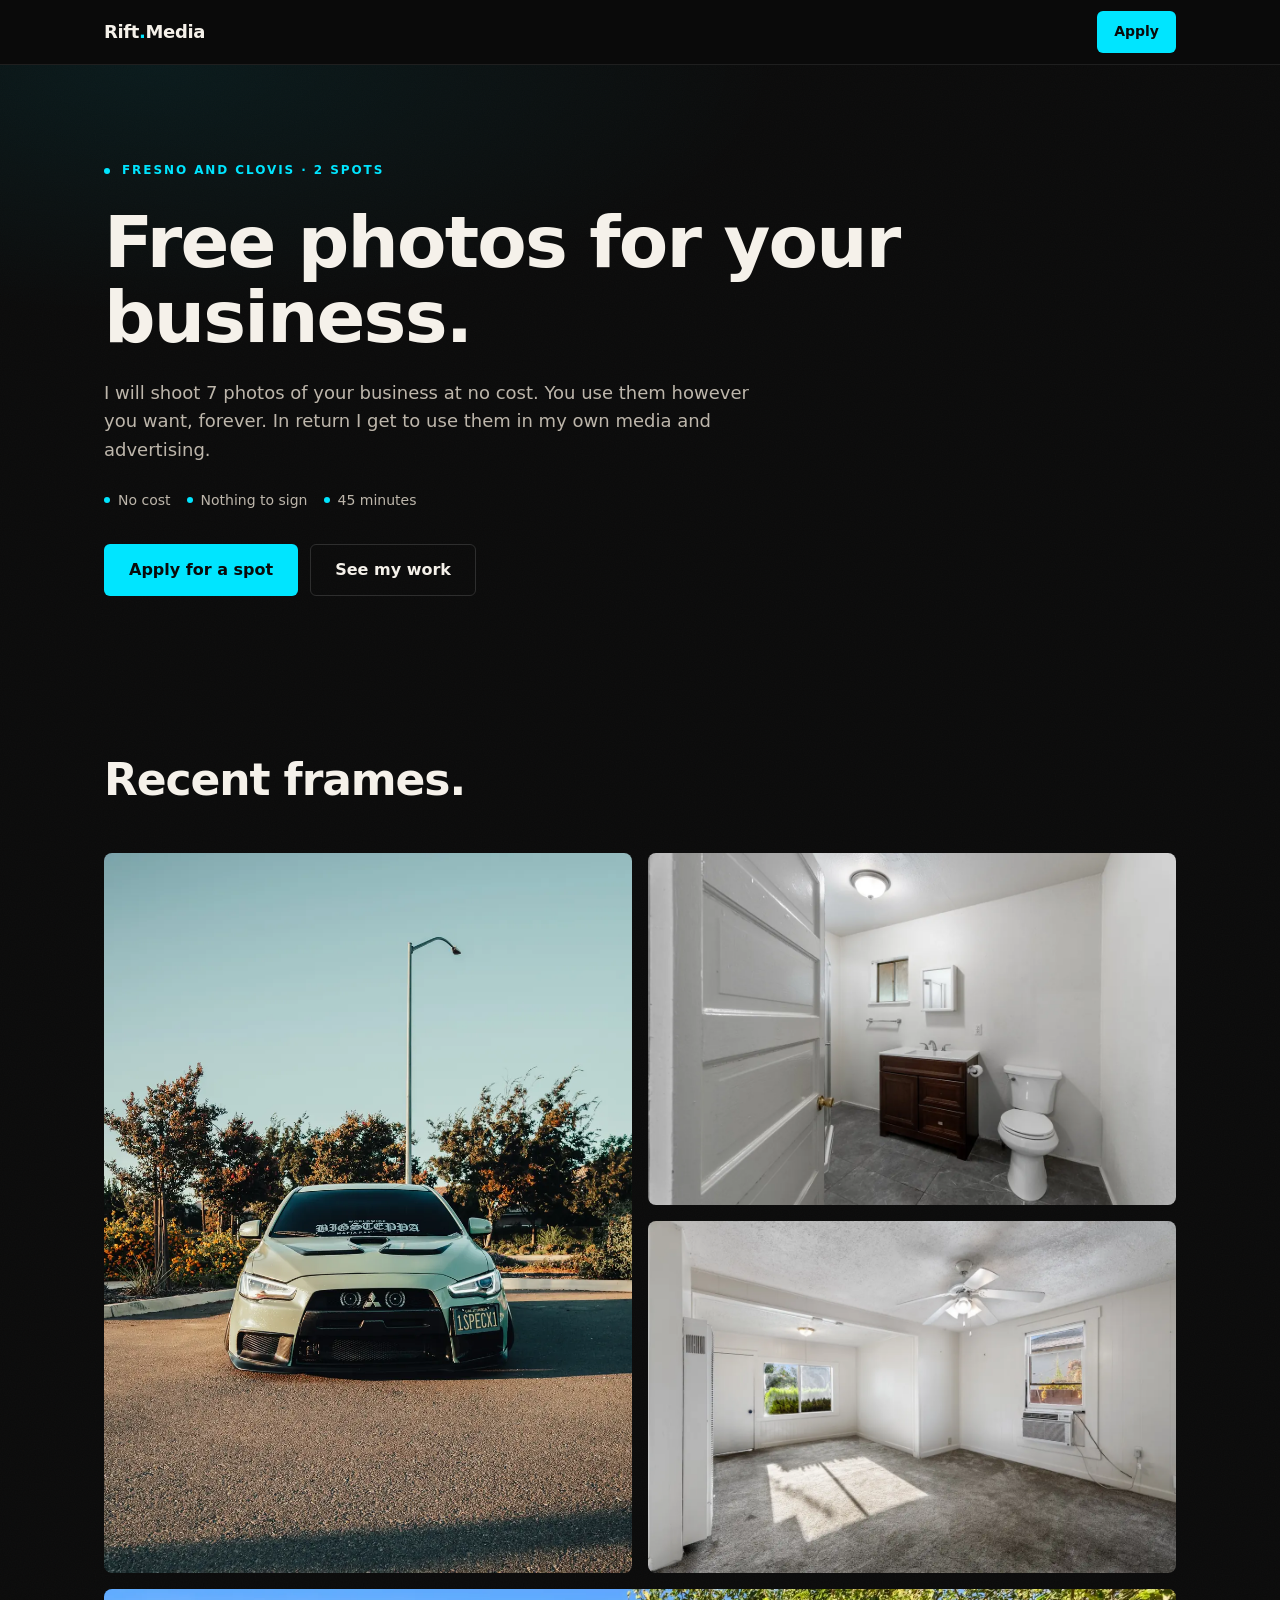
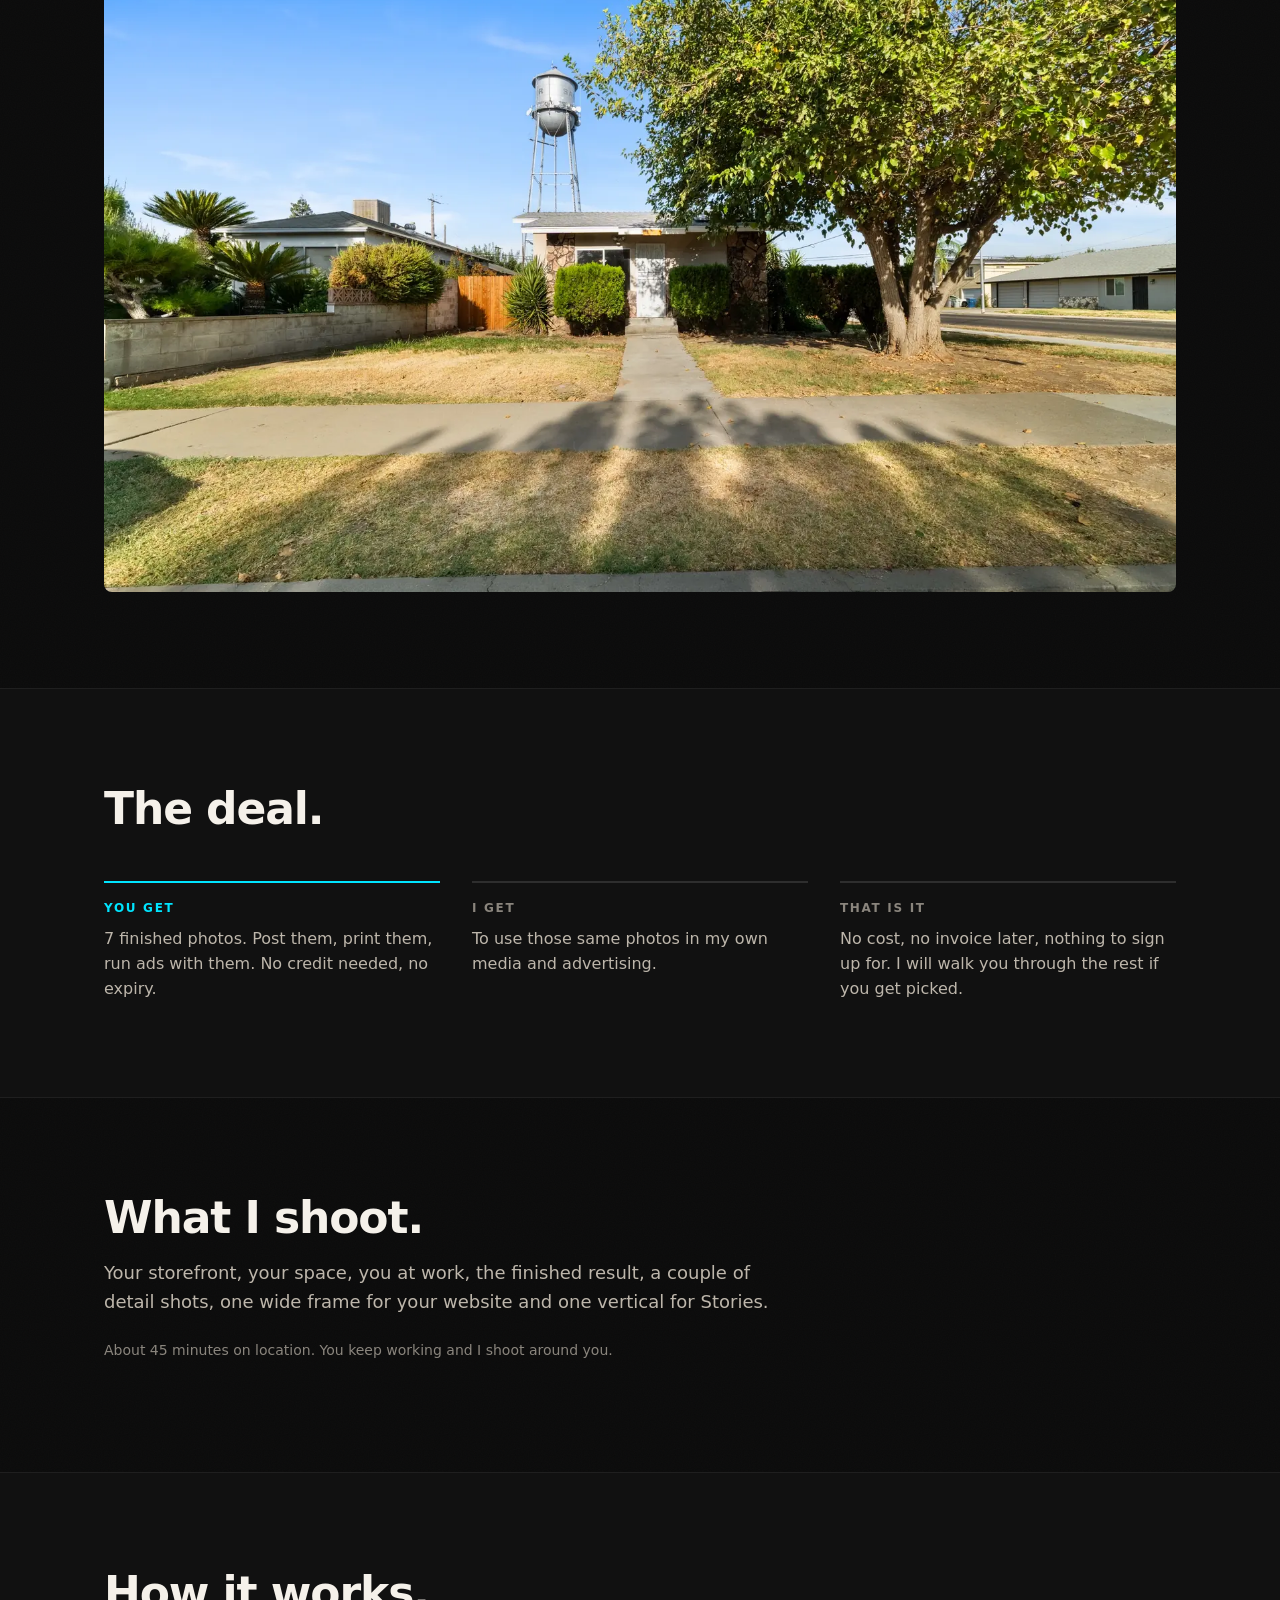
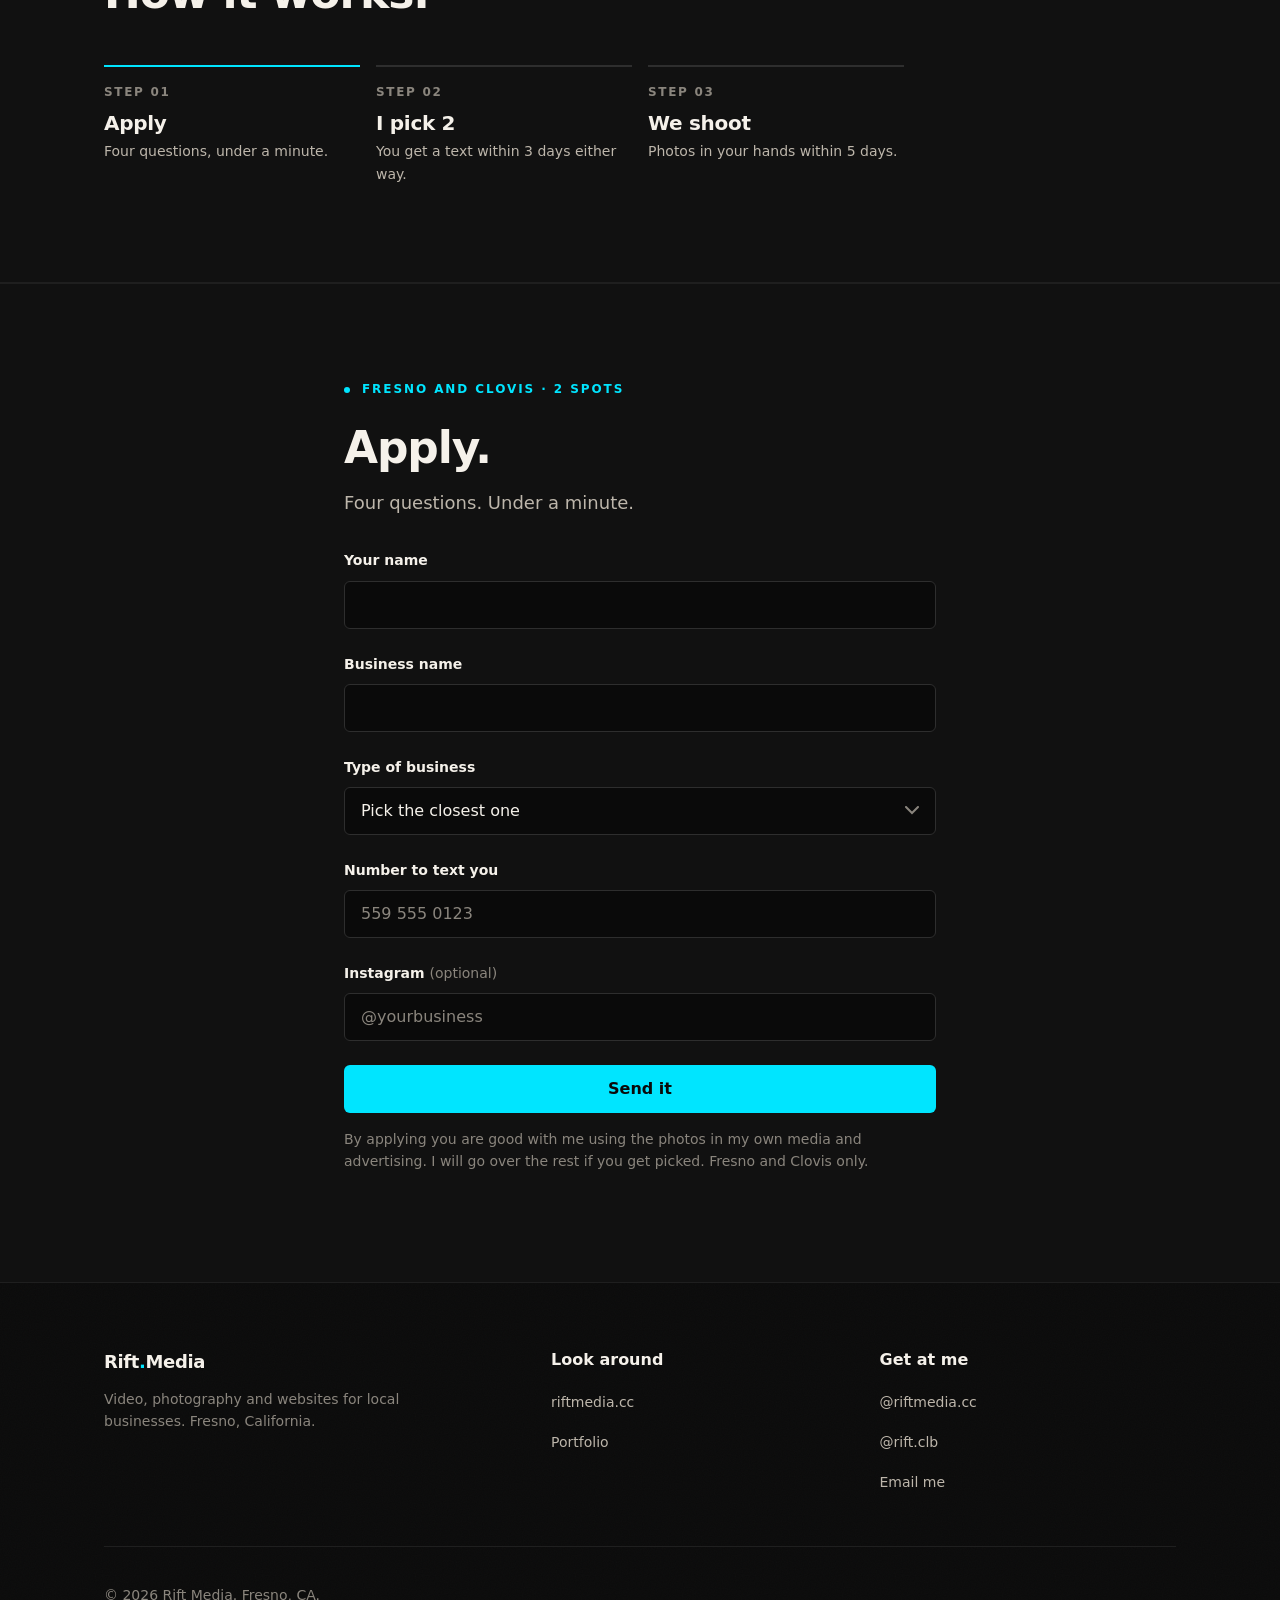
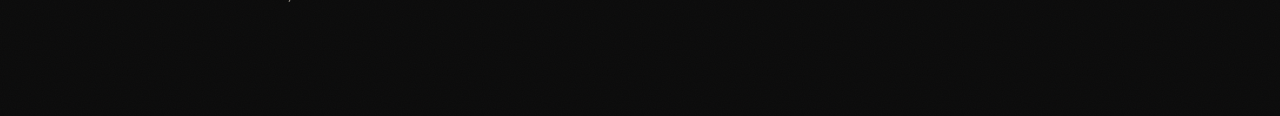
==== commit e8ba73ca: "Add sample gallery with four of Rift's photos Closes the open item: a page selling photography had n" ====
--- a/index.html
+++ b/index.html
@@ -95,6 +95,43 @@
     </div>
   </section>
 
+  <!-- ================= SAMPLES ================= -->
+  <section id="work">
+    <div class="wrap">
+      <h2 class="display reveal">Recent frames.</h2>
+      <div class="gallery">
+        <figure class="tile t-evo reveal">
+          <img src="/images/samples/evo.webp"
+               srcset="/images/samples/evo-sm.webp 550w, /images/samples/evo.webp 1100w"
+               sizes="(min-width: 768px) 50vw, 100vw"
+               width="1100" height="1375" loading="lazy" decoding="async"
+               alt="Modified Mitsubishi Lancer Evolution in sage green, shot head on at golden hour in an empty lot.">
+        </figure>
+        <figure class="tile t-bath reveal">
+          <img src="/images/samples/bathroom.webp"
+               srcset="/images/samples/bathroom-sm.webp 600w, /images/samples/bathroom.webp 1200w"
+               sizes="(min-width: 768px) 50vw, 100vw"
+               width="1200" height="800" loading="lazy" decoding="async"
+               alt="Renovated bathroom with a dark wood vanity, white walls and grey tile floor.">
+        </figure>
+        <figure class="tile t-living reveal">
+          <img src="/images/samples/living.webp"
+               srcset="/images/samples/living-sm.webp 600w, /images/samples/living.webp 1200w"
+               sizes="(min-width: 768px) 50vw, 100vw"
+               width="1200" height="800" loading="lazy" decoding="async"
+               alt="Empty carpeted living room with a ceiling fan and afternoon light across the floor.">
+        </figure>
+        <figure class="tile t-ext reveal">
+          <img src="/images/samples/exterior.webp"
+               srcset="/images/samples/exterior-sm.webp 900w, /images/samples/exterior.webp 1600w"
+               sizes="100vw"
+               width="1600" height="1067" loading="lazy" decoding="async"
+               alt="Single storey home seen from the street, with a water tower rising behind it.">
+        </figure>
+      </div>
+    </div>
+  </section>
+
   <!-- ================= THE DEAL ================= -->
   <section id="deal" style="background:var(--ink-2);border-block:1px solid var(--line)">
     <div class="wrap">
--- a/styles.css
+++ b/styles.css
@@ -209,6 +209,36 @@
 .trust-line li { display: flex; align-items: center; gap: var(--s-xs); }
 .trust-line li::before { content: ""; width: 6px; height: 6px; border-radius: 50%; background: var(--signal); flex: none; }
 
+/* ---------- Sample gallery ----------
+   Mobile: one column, each frame at its own ratio.
+   Desktop: the portrait anchor spans two rows beside the stacked interiors,
+   with the exterior running full width underneath. */
+.gallery { display: grid; gap: var(--s-sm); margin-top: var(--s-2xl); }
+
+.tile {
+  margin: 0;
+  overflow: hidden;
+  border-radius: 8px;
+  background: var(--ink-3);
+  min-height: 0;
+}
+.tile img { width: 100%; height: 100%; object-fit: cover; display: block; }
+
+.t-evo    { aspect-ratio: 4 / 5; }
+.t-bath,
+.t-living { aspect-ratio: 3 / 2; }
+.t-ext    { aspect-ratio: 3 / 2; }
+.t-ext img { object-position: center 45%; }
+
+@media (min-width: 768px) {
+  .gallery { grid-template-columns: 1fr 1fr; gap: var(--s-md); }
+  /* height comes from the two stacked interiors, so the anchor drops its ratio */
+  .t-evo    { grid-column: 1; grid-row: 1 / span 2; aspect-ratio: auto; }
+  .t-bath   { grid-column: 2; grid-row: 1; }
+  .t-living { grid-column: 2; grid-row: 2; }
+  .t-ext    { grid-column: 1 / -1; grid-row: 3; aspect-ratio: 16 / 9; }
+}
+
 /* ---------- The deal (compact row) ---------- */
 .deal-grid { display: grid; gap: var(--s-lg); margin-top: var(--s-2xl); }
 @media (min-width: 768px) { .deal-grid { grid-template-columns: repeat(3, 1fr); gap: var(--s-xl); } }
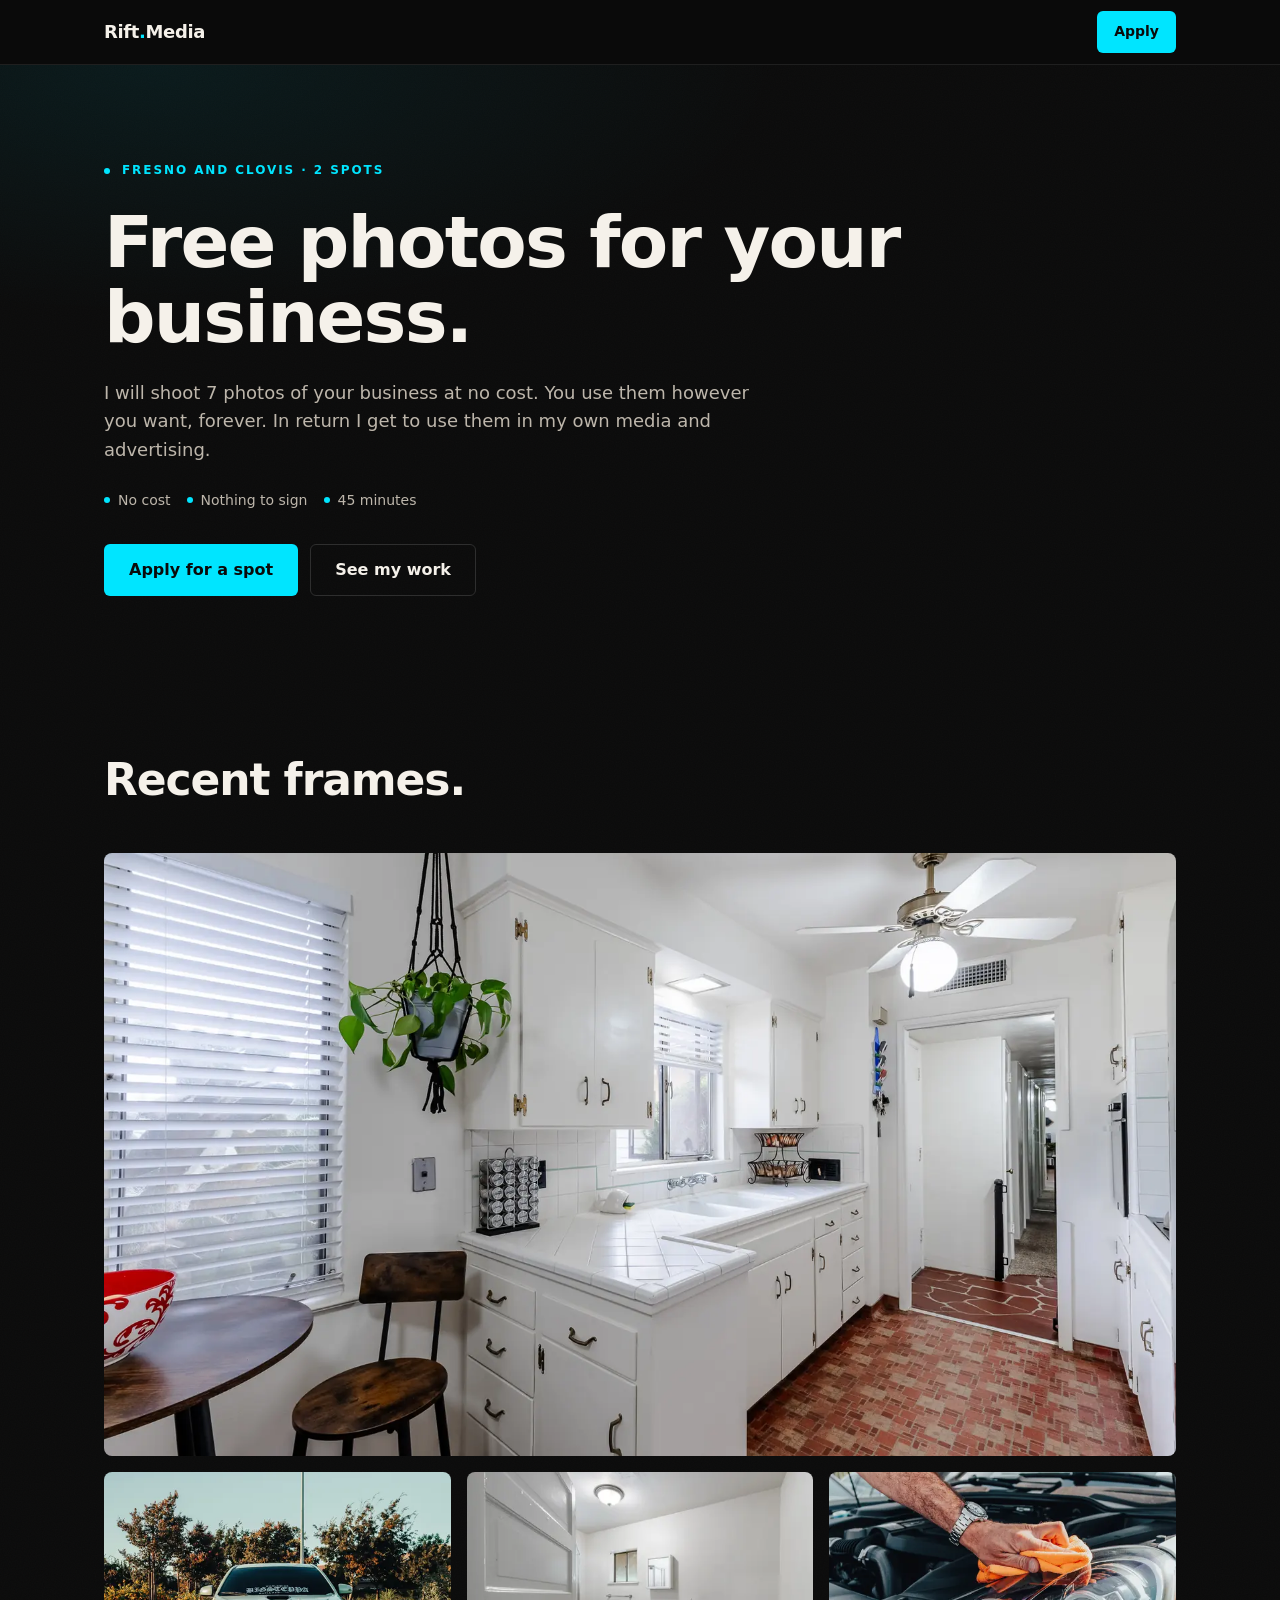
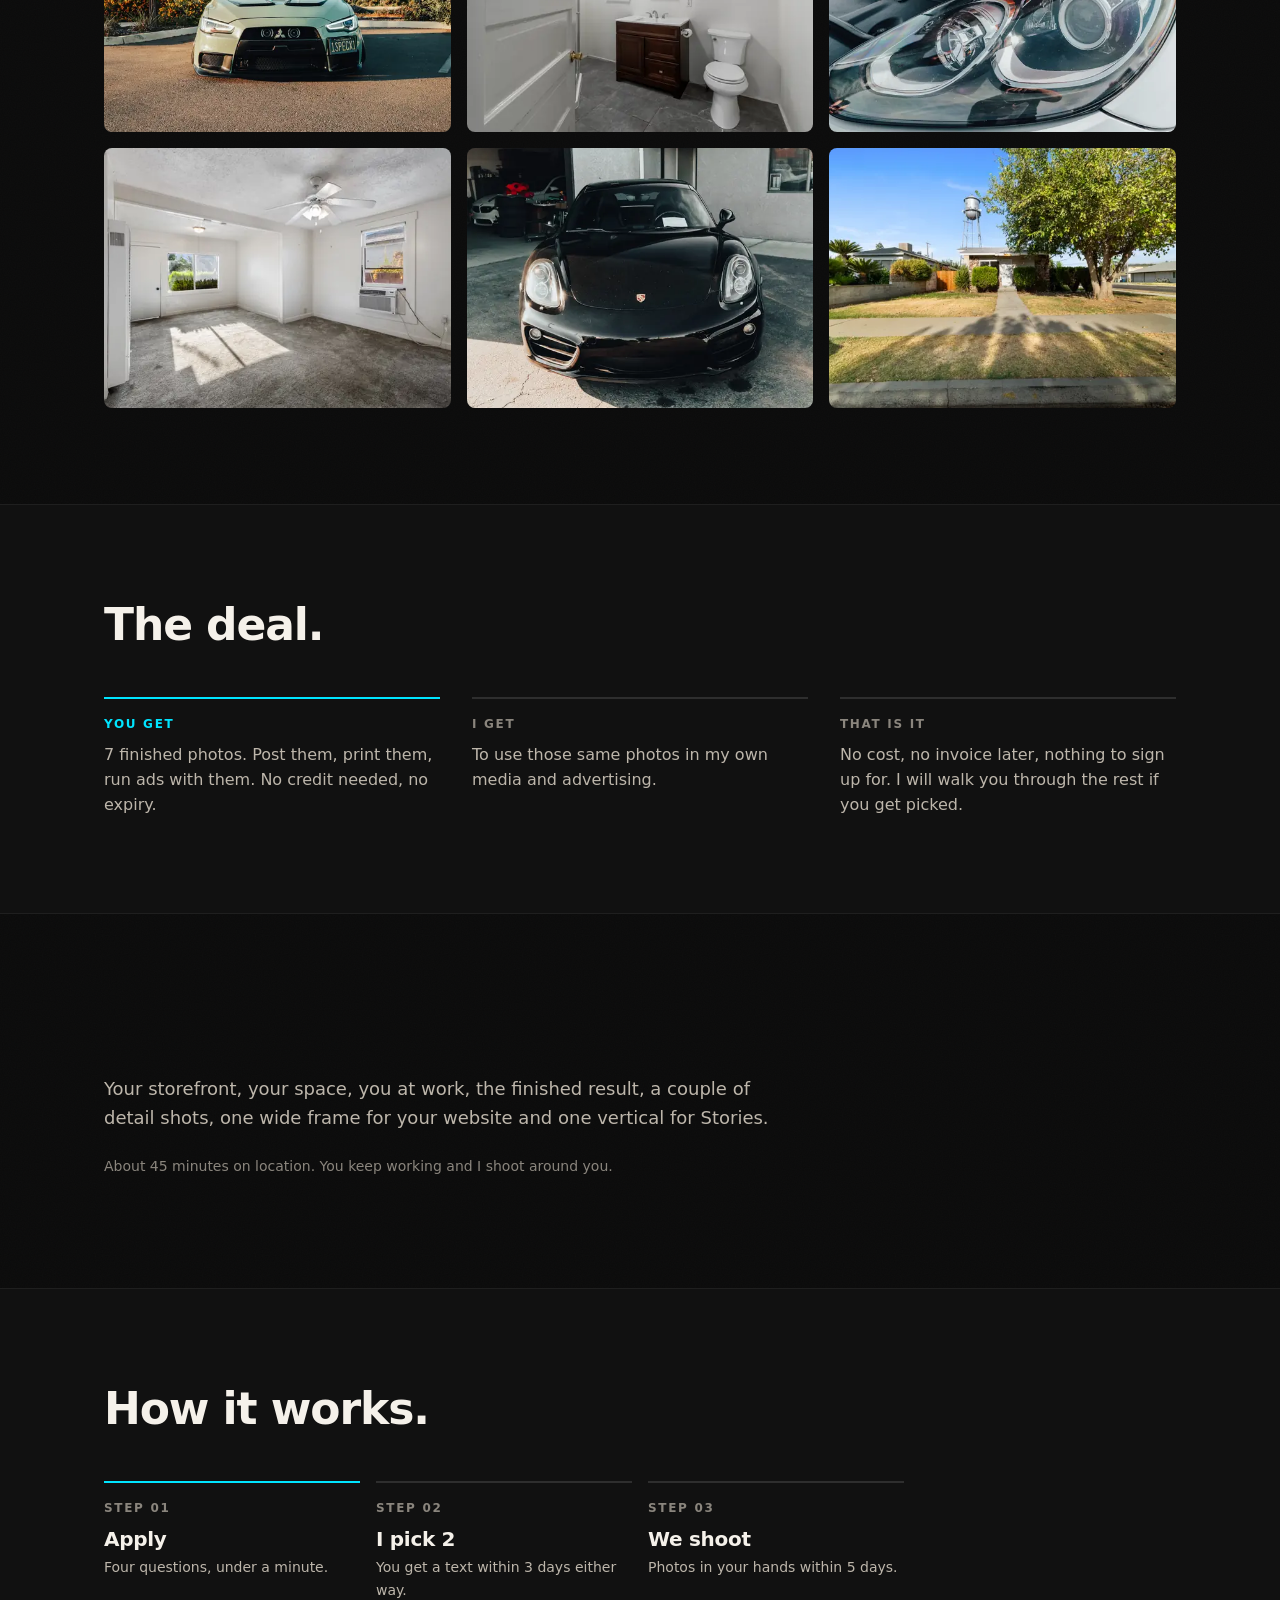
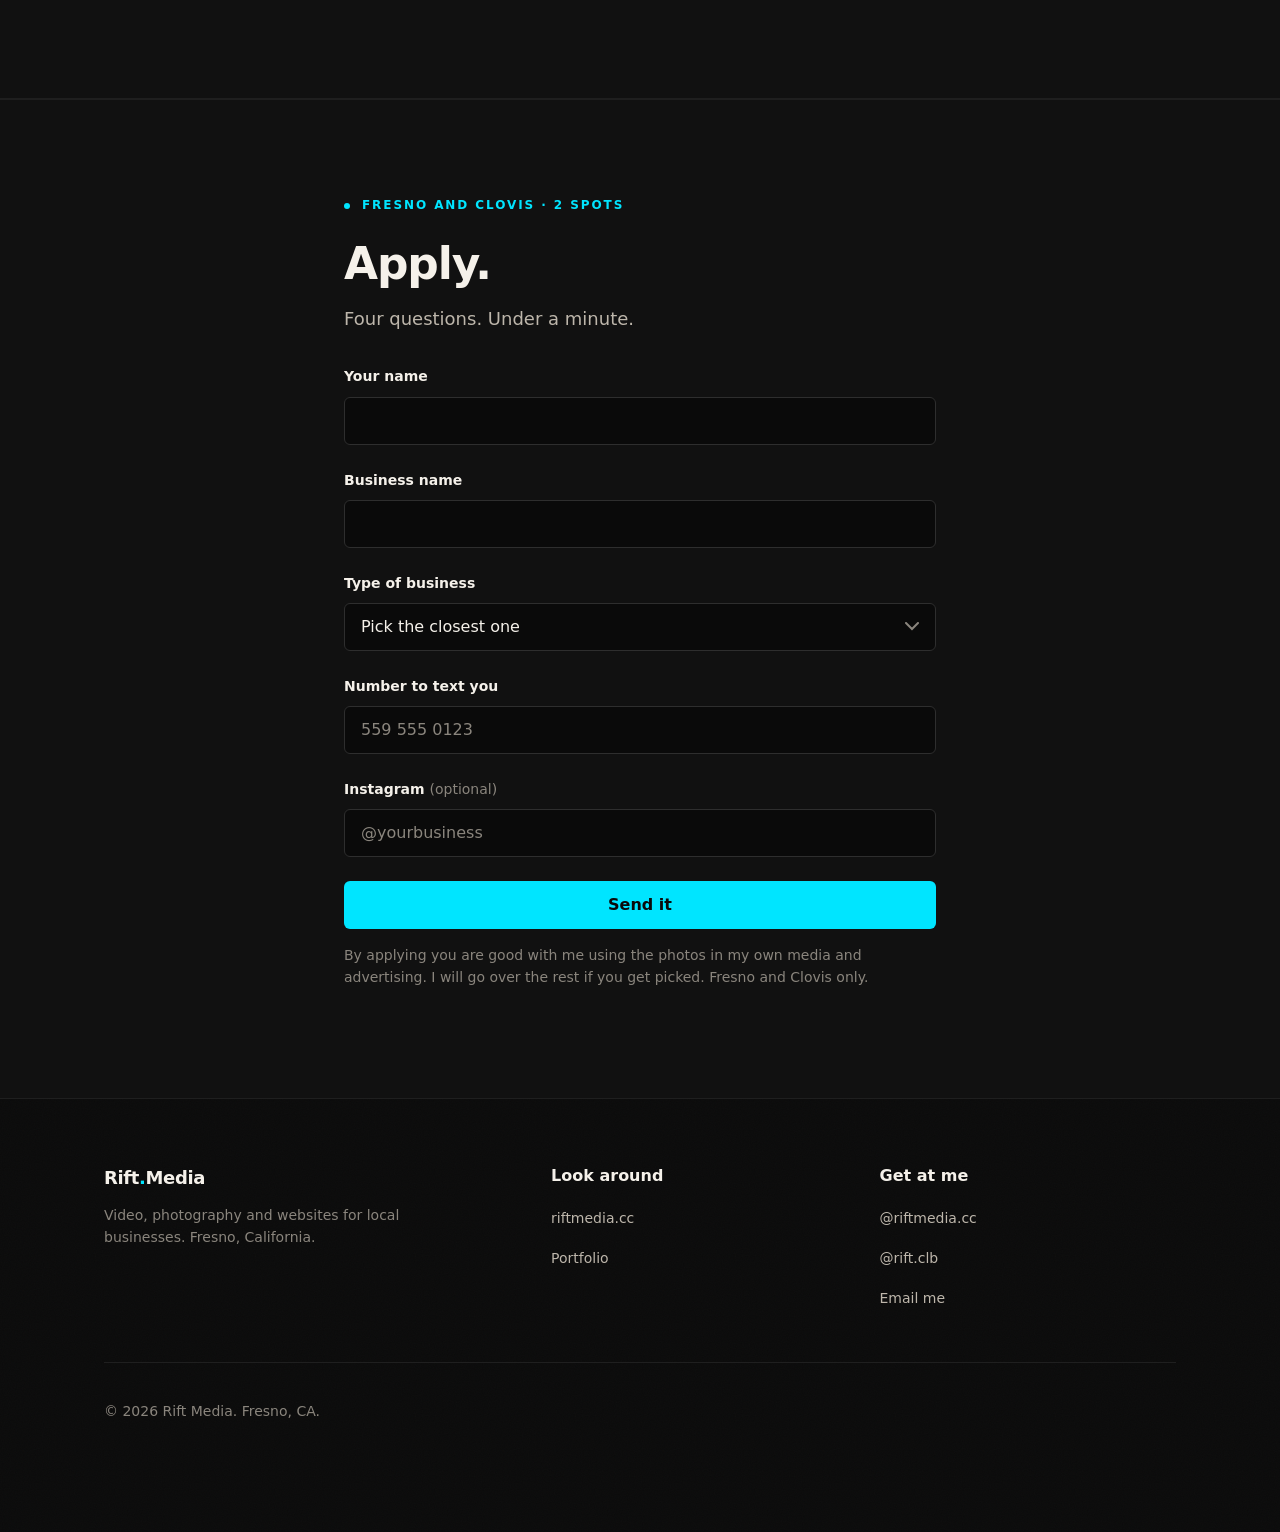
==== commit 497da4ec: "Seven sample frames, ordered so shot types alternate Rift's direction: lead with the kitchen, and st" ====
--- a/index.html
+++ b/index.html
@@ -100,32 +100,53 @@
     <div class="wrap">
       <h2 class="display reveal">Recent frames.</h2>
       <div class="gallery">
+        <figure class="tile t-band reveal">
+          <img src="/images/samples/kitchen.webp"
+               srcset="/images/samples/kitchen-sm.webp 900w, /images/samples/kitchen.webp 1600w"
+               sizes="100vw"
+               width="1600" height="1067" loading="lazy" decoding="async"
+               alt="Galley kitchen with white cabinets, tile counters and a brick floor, looking down the hallway.">
+        </figure>
         <figure class="tile t-evo reveal">
           <img src="/images/samples/evo.webp"
-               srcset="/images/samples/evo-sm.webp 550w, /images/samples/evo.webp 1100w"
-               sizes="(min-width: 768px) 50vw, 100vw"
+               srcset="/images/samples/evo-sm.webp 560w, /images/samples/evo.webp 1100w"
+               sizes="(min-width: 1024px) 33vw, (min-width: 640px) 50vw, 100vw"
                width="1100" height="1375" loading="lazy" decoding="async"
-               alt="Modified Mitsubishi Lancer Evolution in sage green, shot head on at golden hour in an empty lot.">
+               alt="Modified Mitsubishi Lancer Evolution in sage green, shot head on at golden hour.">
         </figure>
         <figure class="tile t-bath reveal">
           <img src="/images/samples/bathroom.webp"
-               srcset="/images/samples/bathroom-sm.webp 600w, /images/samples/bathroom.webp 1200w"
-               sizes="(min-width: 768px) 50vw, 100vw"
-               width="1200" height="800" loading="lazy" decoding="async"
+               srcset="/images/samples/bathroom-sm.webp 560w, /images/samples/bathroom.webp 1100w"
+               sizes="(min-width: 1024px) 33vw, (min-width: 640px) 50vw, 100vw"
+               width="1100" height="733" loading="lazy" decoding="async"
                alt="Renovated bathroom with a dark wood vanity, white walls and grey tile floor.">
+        </figure>
+        <figure class="tile t-head reveal">
+          <img src="/images/samples/headlight.webp"
+               srcset="/images/samples/headlight-sm.webp 560w, /images/samples/headlight.webp 1100w"
+               sizes="(min-width: 1024px) 33vw, (min-width: 640px) 50vw, 100vw"
+               width="1100" height="1100" loading="lazy" decoding="async"
+               alt="Close up of a detailer wiping a headlight with an orange microfiber cloth, hood open behind.">
         </figure>
         <figure class="tile t-living reveal">
           <img src="/images/samples/living.webp"
-               srcset="/images/samples/living-sm.webp 600w, /images/samples/living.webp 1200w"
-               sizes="(min-width: 768px) 50vw, 100vw"
-               width="1200" height="800" loading="lazy" decoding="async"
+               srcset="/images/samples/living-sm.webp 560w, /images/samples/living.webp 1100w"
+               sizes="(min-width: 1024px) 33vw, (min-width: 640px) 50vw, 100vw"
+               width="1100" height="733" loading="lazy" decoding="async"
                alt="Empty carpeted living room with a ceiling fan and afternoon light across the floor.">
+        </figure>
+        <figure class="tile t-cayman reveal">
+          <img src="/images/samples/cayman.webp"
+               srcset="/images/samples/cayman-sm.webp 560w, /images/samples/cayman.webp 1100w"
+               sizes="(min-width: 1024px) 33vw, (min-width: 640px) 50vw, 100vw"
+               width="1100" height="1375" loading="lazy" decoding="async"
+               alt="Black Porsche Cayman parked nose out on the apron in front of a shop unit.">
         </figure>
         <figure class="tile t-ext reveal">
           <img src="/images/samples/exterior.webp"
-               srcset="/images/samples/exterior-sm.webp 900w, /images/samples/exterior.webp 1600w"
-               sizes="100vw"
-               width="1600" height="1067" loading="lazy" decoding="async"
+               srcset="/images/samples/exterior-sm.webp 560w, /images/samples/exterior.webp 1100w"
+               sizes="(min-width: 1024px) 33vw, (min-width: 640px) 50vw, 100vw"
+               width="1100" height="733" loading="lazy" decoding="async"
                alt="Single storey home seen from the street, with a water tower rising behind it.">
         </figure>
       </div>
--- a/styles.css
+++ b/styles.css
@@ -210,9 +210,10 @@
 .trust-line li::before { content: ""; width: 6px; height: 6px; border-radius: 50%; background: var(--signal); flex: none; }
 
 /* ---------- Sample gallery ----------
-   Mobile: one column, each frame at its own ratio.
-   Desktop: the portrait anchor spans two rows beside the stacked interiors,
-   with the exterior running full width underneath. */
+   The kitchen leads as a full-width band, then six tiles alternate subject so no
+   two shots of the same kind sit next to each other, across or down.
+   Phone: one column, every frame at its own ratio, nothing cropped.
+   Tablet and up: tiles share one ratio so the grid reads as a set. */
 .gallery { display: grid; gap: var(--s-sm); margin-top: var(--s-2xl); }
 
 .tile {
@@ -224,19 +225,27 @@
 }
 .tile img { width: 100%; height: 100%; object-fit: cover; display: block; }
 
-.t-evo    { aspect-ratio: 4 / 5; }
-.t-bath,
-.t-living { aspect-ratio: 3 / 2; }
-.t-ext    { aspect-ratio: 3 / 2; }
-.t-ext img { object-position: center 45%; }
-
-@media (min-width: 768px) {
+/* phone: native ratios */
+.t-band, .t-bath, .t-living, .t-ext { aspect-ratio: 3 / 2; }
+.t-evo, .t-cayman { aspect-ratio: 4 / 5; }
+.t-head { aspect-ratio: 1 / 1; }
+
+/* keep the subject in frame once the tiles crop */
+.t-evo img    { object-position: center 62%; }
+.t-cayman img { object-position: center 58%; }
+.t-head img   { object-position: center 55%; }
+.t-ext img    { object-position: center 36%; }
+.t-band img   { object-position: center 55%; }
+
+@media (min-width: 640px) {
   .gallery { grid-template-columns: 1fr 1fr; gap: var(--s-md); }
-  /* height comes from the two stacked interiors, so the anchor drops its ratio */
-  .t-evo    { grid-column: 1; grid-row: 1 / span 2; aspect-ratio: auto; }
-  .t-bath   { grid-column: 2; grid-row: 1; }
-  .t-living { grid-column: 2; grid-row: 2; }
-  .t-ext    { grid-column: 1 / -1; grid-row: 3; aspect-ratio: 16 / 9; }
+  .t-band { grid-column: 1 / -1; aspect-ratio: 16 / 9; }
+  .t-evo, .t-bath, .t-head,
+  .t-living, .t-cayman, .t-ext { aspect-ratio: 4 / 3; }
+}
+
+@media (min-width: 1024px) {
+  .gallery { grid-template-columns: repeat(3, 1fr); }
 }
 
 /* ---------- The deal (compact row) ---------- */
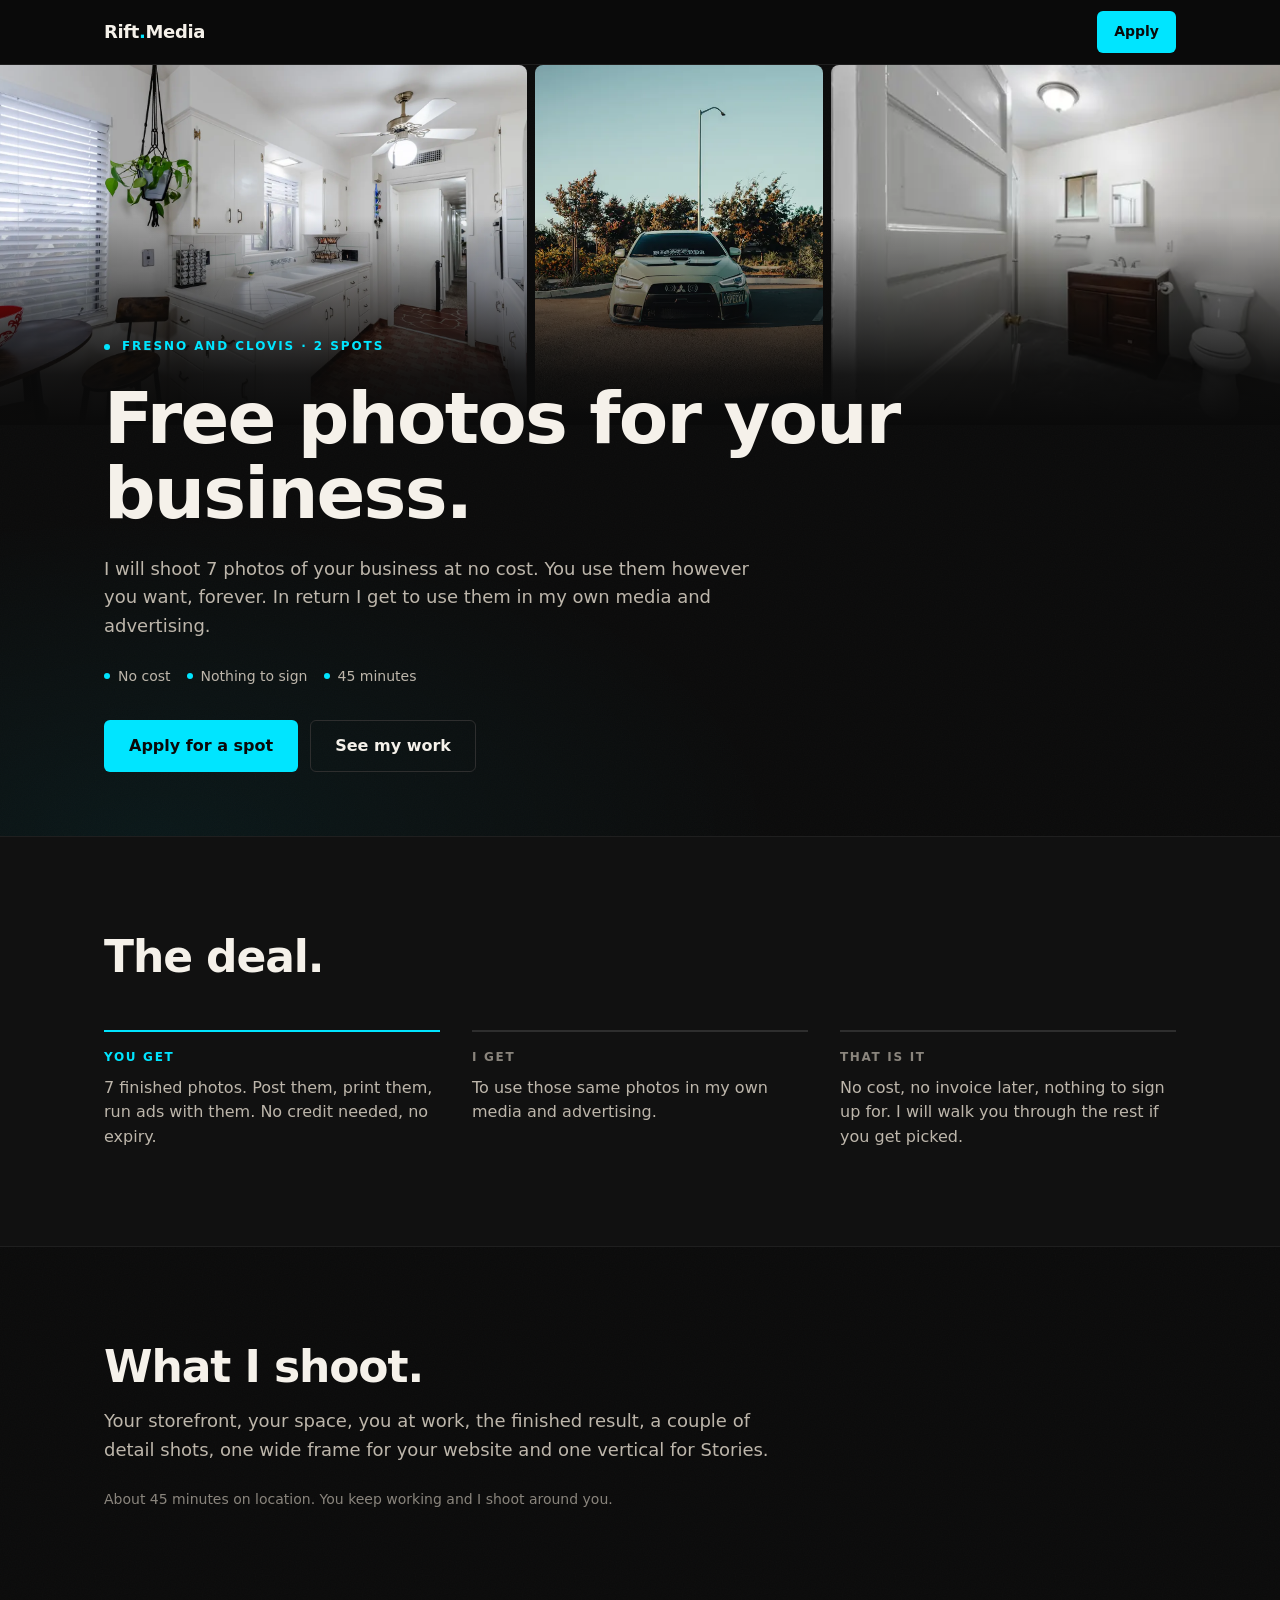
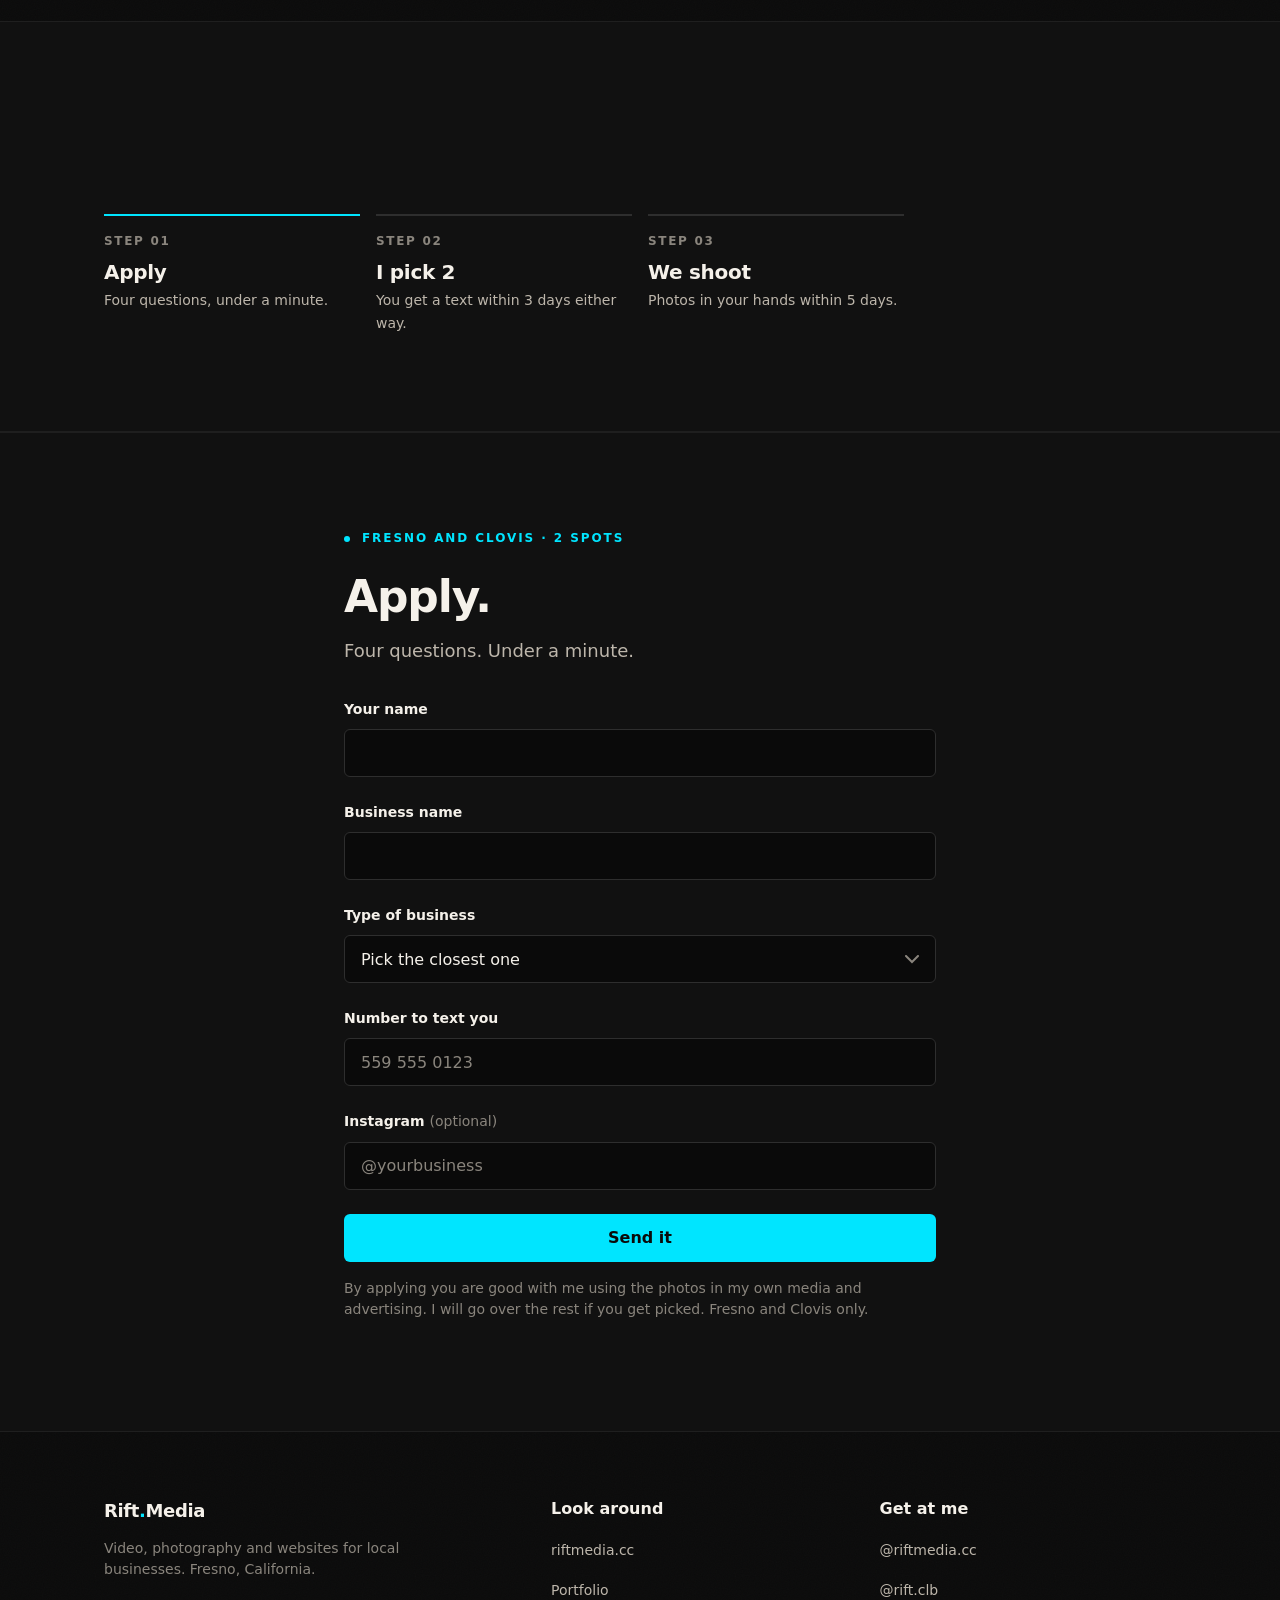
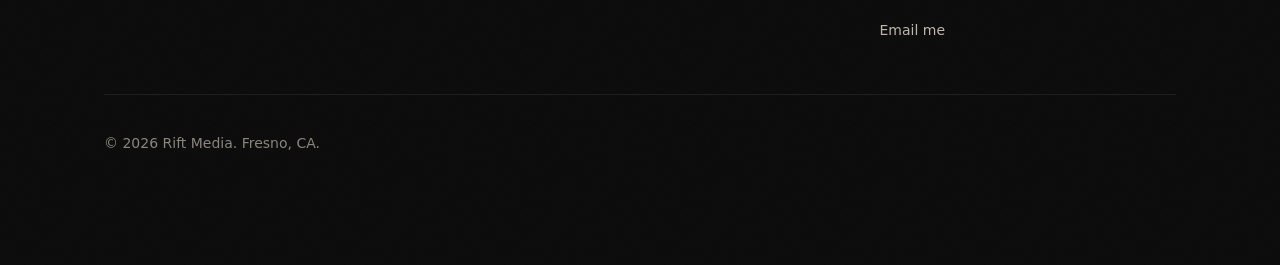
==== commit c48c2c3e: "Move photos into a drifting strip at the top of the hero Replaces the static gallery section. The fr" ====
--- a/index.html
+++ b/index.html
@@ -28,6 +28,9 @@
   <link rel="stylesheet" href="https://api.fontshare.com/v2/css?f[]=cabinet-grotesk@700,800&display=swap">
   <link rel="stylesheet" href="https://api.fontshare.com/v2/css?f[]=switzer@400,500,600,700&display=swap">
 </noscript>
+
+<!-- First frame in the strip is the LCP candidate -->
+<link rel="preload" as="image" href="/images/samples/kitchen.webp" fetchpriority="high">
 
 <link rel="stylesheet" href="/styles.css">
 
@@ -74,9 +77,80 @@
 
 <main id="main" tabindex="-1">
 
-  <!-- ================= HERO ================= -->
+  <!-- ================= HERO =================
+       The strip drifts sideways on its own and is also a plain scroll
+       container, so it can be dragged, swiped or arrowed through. Order
+       alternates subject so no two shots of the same kind sit side by side:
+       interior, auto, interior, auto detail, interior, auto, property. -->
   <section class="hero">
-    <div class="wrap">
+
+    <div class="strip-wrap">
+      <div class="strip" id="strip" tabindex="0" role="region"
+           aria-label="Recent photos. Scroll sideways to see more.">
+        <div class="track" id="track">
+
+          <figure class="slide s-wide">
+            <img src="/images/samples/kitchen.webp"
+                 srcset="/images/samples/kitchen-sm.webp 900w, /images/samples/kitchen.webp 1600w"
+                 sizes="(min-width: 1024px) 540px, (min-width: 640px) 450px, 330px"
+                 width="1600" height="1067" fetchpriority="high" decoding="async"
+                 alt="Galley kitchen with white cabinets, tile counters and a brick floor.">
+          </figure>
+
+          <figure class="slide s-tall">
+            <img src="/images/samples/evo.webp"
+                 srcset="/images/samples/evo-sm.webp 560w, /images/samples/evo.webp 1100w"
+                 sizes="(min-width: 1024px) 288px, (min-width: 640px) 240px, 176px"
+                 width="1100" height="1375" decoding="async"
+                 alt="Modified Mitsubishi Lancer Evolution in sage green, shot head on at golden hour.">
+          </figure>
+
+          <figure class="slide s-wide">
+            <img src="/images/samples/bathroom.webp"
+                 srcset="/images/samples/bathroom-sm.webp 560w, /images/samples/bathroom.webp 1100w"
+                 sizes="(min-width: 1024px) 540px, (min-width: 640px) 450px, 330px"
+                 width="1100" height="733" loading="lazy" decoding="async"
+                 alt="Renovated bathroom with a dark wood vanity, white walls and grey tile floor.">
+          </figure>
+
+          <figure class="slide s-square">
+            <img src="/images/samples/headlight.webp"
+                 srcset="/images/samples/headlight-sm.webp 560w, /images/samples/headlight.webp 1100w"
+                 sizes="(min-width: 1024px) 360px, (min-width: 640px) 300px, 220px"
+                 width="1100" height="1100" loading="lazy" decoding="async"
+                 alt="Close up of a detailer wiping a headlight with an orange microfiber cloth.">
+          </figure>
+
+          <figure class="slide s-wide">
+            <img src="/images/samples/living.webp"
+                 srcset="/images/samples/living-sm.webp 560w, /images/samples/living.webp 1100w"
+                 sizes="(min-width: 1024px) 540px, (min-width: 640px) 450px, 330px"
+                 width="1100" height="733" loading="lazy" decoding="async"
+                 alt="Empty carpeted living room with a ceiling fan and afternoon light across the floor.">
+          </figure>
+
+          <figure class="slide s-tall">
+            <img src="/images/samples/cayman.webp"
+                 srcset="/images/samples/cayman-sm.webp 560w, /images/samples/cayman.webp 1100w"
+                 sizes="(min-width: 1024px) 288px, (min-width: 640px) 240px, 176px"
+                 width="1100" height="1375" loading="lazy" decoding="async"
+                 alt="Black Porsche Cayman parked nose out on the apron in front of a shop unit.">
+          </figure>
+
+          <figure class="slide s-wide">
+            <img src="/images/samples/exterior.webp"
+                 srcset="/images/samples/exterior-sm.webp 560w, /images/samples/exterior.webp 1100w"
+                 sizes="(min-width: 1024px) 540px, (min-width: 640px) 450px, 330px"
+                 width="1100" height="733" loading="lazy" decoding="async"
+                 alt="Single storey home seen from the street, with a water tower rising behind it.">
+          </figure>
+
+        </div>
+      </div>
+      <div class="strip-fade" aria-hidden="true"></div>
+    </div>
+
+    <div class="wrap hero-copy">
       <p class="eyebrow"><span class="dot" aria-hidden="true"></span> Fresno and Clovis &middot; 2 spots</p>
       <h1 class="display">Free photos for your business.</h1>
       <p class="lead">
@@ -91,64 +165,6 @@
       <div class="cta-row">
         <a class="btn btn-primary" href="#apply">Apply for a spot</a>
         <a class="btn btn-ghost" href="https://rift.clb.riftmedia.cc" target="_blank" rel="noopener">See my work</a>
-      </div>
-    </div>
-  </section>
-
-  <!-- ================= SAMPLES ================= -->
-  <section id="work">
-    <div class="wrap">
-      <h2 class="display reveal">Recent frames.</h2>
-      <div class="gallery">
-        <figure class="tile t-band reveal">
-          <img src="/images/samples/kitchen.webp"
-               srcset="/images/samples/kitchen-sm.webp 900w, /images/samples/kitchen.webp 1600w"
-               sizes="100vw"
-               width="1600" height="1067" loading="lazy" decoding="async"
-               alt="Galley kitchen with white cabinets, tile counters and a brick floor, looking down the hallway.">
-        </figure>
-        <figure class="tile t-evo reveal">
-          <img src="/images/samples/evo.webp"
-               srcset="/images/samples/evo-sm.webp 560w, /images/samples/evo.webp 1100w"
-               sizes="(min-width: 1024px) 33vw, (min-width: 640px) 50vw, 100vw"
-               width="1100" height="1375" loading="lazy" decoding="async"
-               alt="Modified Mitsubishi Lancer Evolution in sage green, shot head on at golden hour.">
-        </figure>
-        <figure class="tile t-bath reveal">
-          <img src="/images/samples/bathroom.webp"
-               srcset="/images/samples/bathroom-sm.webp 560w, /images/samples/bathroom.webp 1100w"
-               sizes="(min-width: 1024px) 33vw, (min-width: 640px) 50vw, 100vw"
-               width="1100" height="733" loading="lazy" decoding="async"
-               alt="Renovated bathroom with a dark wood vanity, white walls and grey tile floor.">
-        </figure>
-        <figure class="tile t-head reveal">
-          <img src="/images/samples/headlight.webp"
-               srcset="/images/samples/headlight-sm.webp 560w, /images/samples/headlight.webp 1100w"
-               sizes="(min-width: 1024px) 33vw, (min-width: 640px) 50vw, 100vw"
-               width="1100" height="1100" loading="lazy" decoding="async"
-               alt="Close up of a detailer wiping a headlight with an orange microfiber cloth, hood open behind.">
-        </figure>
-        <figure class="tile t-living reveal">
-          <img src="/images/samples/living.webp"
-               srcset="/images/samples/living-sm.webp 560w, /images/samples/living.webp 1100w"
-               sizes="(min-width: 1024px) 33vw, (min-width: 640px) 50vw, 100vw"
-               width="1100" height="733" loading="lazy" decoding="async"
-               alt="Empty carpeted living room with a ceiling fan and afternoon light across the floor.">
-        </figure>
-        <figure class="tile t-cayman reveal">
-          <img src="/images/samples/cayman.webp"
-               srcset="/images/samples/cayman-sm.webp 560w, /images/samples/cayman.webp 1100w"
-               sizes="(min-width: 1024px) 33vw, (min-width: 640px) 50vw, 100vw"
-               width="1100" height="1375" loading="lazy" decoding="async"
-               alt="Black Porsche Cayman parked nose out on the apron in front of a shop unit.">
-        </figure>
-        <figure class="tile t-ext reveal">
-          <img src="/images/samples/exterior.webp"
-               srcset="/images/samples/exterior-sm.webp 560w, /images/samples/exterior.webp 1100w"
-               sizes="(min-width: 1024px) 33vw, (min-width: 640px) 50vw, 100vw"
-               width="1100" height="733" loading="lazy" decoding="async"
-               alt="Single storey home seen from the street, with a water tower rising behind it.">
-        </figure>
       </div>
     </div>
   </section>
@@ -326,6 +342,78 @@
 
   var reduced = window.matchMedia("(prefers-reduced-motion: reduce)").matches;
 
+  /* =======================================================================
+     Photo strip. Drifts on its own, and stays an ordinary scroll container
+     so it can be dragged, swiped, trackpad-scrolled, or tabbed to and
+     arrowed through. Any interaction holds it still, and it picks the drift
+     back up once you stop.
+     ======================================================================= */
+  (function strip() {
+    var el = document.getElementById("strip");
+    var track = document.getElementById("track");
+    if (!el || !track) { return; }
+
+    // Duplicate the frames so the loop has somewhere to run. The copies are
+    // decorative, so they are hidden from assistive tech.
+    Array.prototype.slice.call(track.children).forEach(function (node) {
+      var copy = node.cloneNode(true);
+      copy.setAttribute("aria-hidden", "true");
+      var img = copy.querySelector("img");
+      if (img) {
+        img.setAttribute("loading", "lazy");
+        img.removeAttribute("fetchpriority");
+        img.setAttribute("alt", "");
+      }
+      track.appendChild(copy);
+    });
+
+    // Manual scrolling still works under reduced motion. Nothing moves by itself.
+    if (reduced) { return; }
+
+    var SPEED = 0.35;          // px per frame, deliberately slow
+    var RESUME_AFTER = 1800;   // ms of stillness before the drift resumes
+    var paused = false;
+    var timer = null;
+    var carry = 0;
+
+    function hold(delay) {
+      paused = true;
+      clearTimeout(timer);
+      timer = setTimeout(function () { paused = false; }, delay);
+    }
+
+    ["pointerdown", "pointerenter", "wheel", "touchstart", "focusin"].forEach(function (evt) {
+      el.addEventListener(evt, function () { hold(RESUME_AFTER); }, { passive: true });
+    });
+    el.addEventListener("pointerleave", function () { hold(400); }, { passive: true });
+
+    // Nothing moves while the tab is hidden or the strip is off screen.
+    var onScreen = true;
+    if ("IntersectionObserver" in window) {
+      new IntersectionObserver(function (entries) {
+        onScreen = entries[0].isIntersecting;
+      }, { threshold: 0 }).observe(el);
+    }
+
+    function frame() {
+      if (!paused && onScreen && !document.hidden) {
+        var half = track.scrollWidth / 2;
+        if (half > 0) {
+          carry += SPEED;
+          var step = Math.floor(carry);
+          if (step >= 1) {
+            carry -= step;
+            el.scrollLeft += step;
+            // Wrap silently. At the halfway mark the copies look identical.
+            if (el.scrollLeft >= half) { el.scrollLeft -= half; }
+          }
+        }
+      }
+      requestAnimationFrame(frame);
+    }
+    requestAnimationFrame(frame);
+  })();
+
   /* ---- Reveal on scroll ---- */
   var reveals = document.querySelectorAll(".reveal");
   if (reduced || !("IntersectionObserver" in window)) {
--- a/styles.css
+++ b/styles.css
@@ -188,14 +188,21 @@
 }
 
 /* ---------- Hero ---------- */
-.hero { padding-block: var(--s-4xl) var(--s-3xl); position: relative; }
+:root { --strip-h: 230px; }
+@media (min-width: 640px)  { :root { --strip-h: 300px; } }
+@media (min-width: 1024px) { :root { --strip-h: 360px; } }
+
+.hero { padding-block: 0 var(--s-3xl); position: relative; }
 .hero::after {
   content: "";
   position: absolute; inset: 0;
-  background: radial-gradient(70% 60% at 12% 0%, rgba(0, 229, 255, 0.07), transparent 70%);
+  background: radial-gradient(70% 60% at 12% 100%, rgba(0, 229, 255, 0.06), transparent 70%);
   pointer-events: none;
 }
-.hero .wrap { position: relative; z-index: 1; }
+/* pulled up so the copy sits over the bottom of the frames */
+.hero-copy { position: relative; z-index: 2; margin-top: -56px; }
+@media (min-width: 768px) { .hero-copy { margin-top: -88px; } }
+
 .hero h1 { max-width: 16ch; }
 .hero .lead { margin-top: var(--s-lg); max-width: 58ch; }
 
@@ -209,43 +216,60 @@
 .trust-line li { display: flex; align-items: center; gap: var(--s-xs); }
 .trust-line li::before { content: ""; width: 6px; height: 6px; border-radius: 50%; background: var(--signal); flex: none; }
 
-/* ---------- Sample gallery ----------
-   The kitchen leads as a full-width band, then six tiles alternate subject so no
-   two shots of the same kind sit next to each other, across or down.
-   Phone: one column, every frame at its own ratio, nothing cropped.
-   Tablet and up: tiles share one ratio so the grid reads as a set. */
-.gallery { display: grid; gap: var(--s-sm); margin-top: var(--s-2xl); }
-
-.tile {
+/* ---------- Photo strip ----------
+   Fixed height, natural widths. The mixed ratios (3:2, 4:5, 1:1) become the
+   rhythm of the strip instead of a cropping problem. Runs full bleed, drifts
+   on its own via JS, and stays an ordinary scroll container so it can be
+   dragged or swiped. */
+.strip-wrap { position: relative; }
+
+.strip {
+  overflow-x: auto;
+  overflow-y: hidden;
+  -webkit-overflow-scrolling: touch;
+  overscroll-behavior-x: contain;
+  scrollbar-width: none;
+  -ms-overflow-style: none;
+}
+.strip::-webkit-scrollbar { display: none; }
+.strip:focus-visible { outline: 2px solid var(--signal); outline-offset: -2px; }
+
+.track {
+  display: flex;
+  gap: var(--s-xs);
+  width: max-content;
+  padding-inline: var(--s-xs);
+}
+
+.slide {
+  flex: none;
   margin: 0;
+  height: var(--strip-h);
+  border-radius: 8px;
   overflow: hidden;
-  border-radius: 8px;
   background: var(--ink-3);
-  min-height: 0;
-}
-.tile img { width: 100%; height: 100%; object-fit: cover; display: block; }
-
-/* phone: native ratios */
-.t-band, .t-bath, .t-living, .t-ext { aspect-ratio: 3 / 2; }
-.t-evo, .t-cayman { aspect-ratio: 4 / 5; }
-.t-head { aspect-ratio: 1 / 1; }
-
-/* keep the subject in frame once the tiles crop */
-.t-evo img    { object-position: center 62%; }
-.t-cayman img { object-position: center 58%; }
-.t-head img   { object-position: center 55%; }
-.t-ext img    { object-position: center 36%; }
-.t-band img   { object-position: center 55%; }
-
-@media (min-width: 640px) {
-  .gallery { grid-template-columns: 1fr 1fr; gap: var(--s-md); }
-  .t-band { grid-column: 1 / -1; aspect-ratio: 16 / 9; }
-  .t-evo, .t-bath, .t-head,
-  .t-living, .t-cayman, .t-ext { aspect-ratio: 4 / 3; }
-}
-
-@media (min-width: 1024px) {
-  .gallery { grid-template-columns: repeat(3, 1fr); }
+}
+.slide img { height: 100%; width: auto; display: block; }
+
+/* Height is fixed and the ratio is declared, so each frame's width is known
+   before its image arrives. Without these the strip reflows as photos load. */
+.s-wide   { aspect-ratio: 3 / 2; }
+.s-tall   { aspect-ratio: 4 / 5; }
+.s-square { aspect-ratio: 1 / 1; }
+
+/* The gradient sits outside the scroller so it stays put while frames pass under it. */
+.strip-fade {
+  position: absolute;
+  left: 0; right: 0; bottom: 0;
+  height: 58%;
+  pointer-events: none;
+  background: linear-gradient(
+    to bottom,
+    rgba(10, 10, 10, 0) 0%,
+    rgba(10, 10, 10, 0.55) 42%,
+    rgba(10, 10, 10, 0.92) 76%,
+    var(--ink) 100%
+  );
 }
 
 /* ---------- The deal (compact row) ---------- */
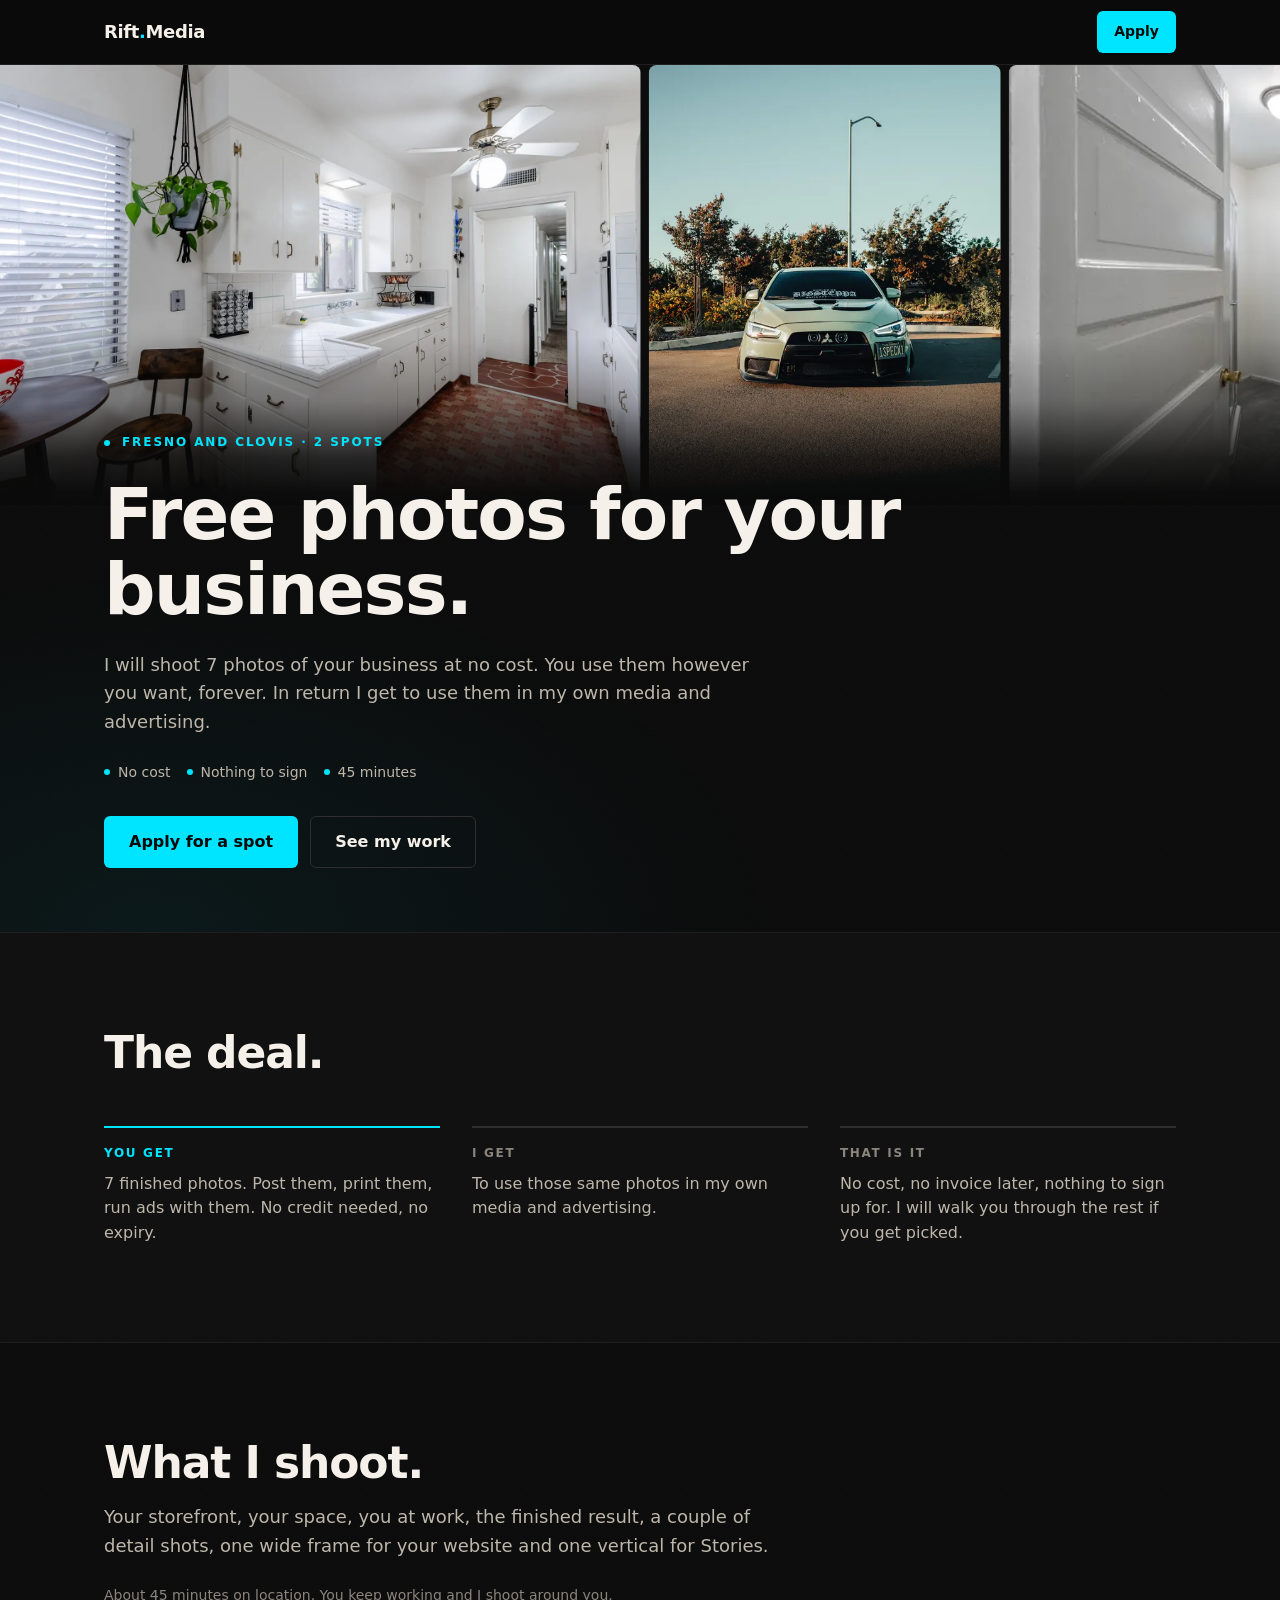
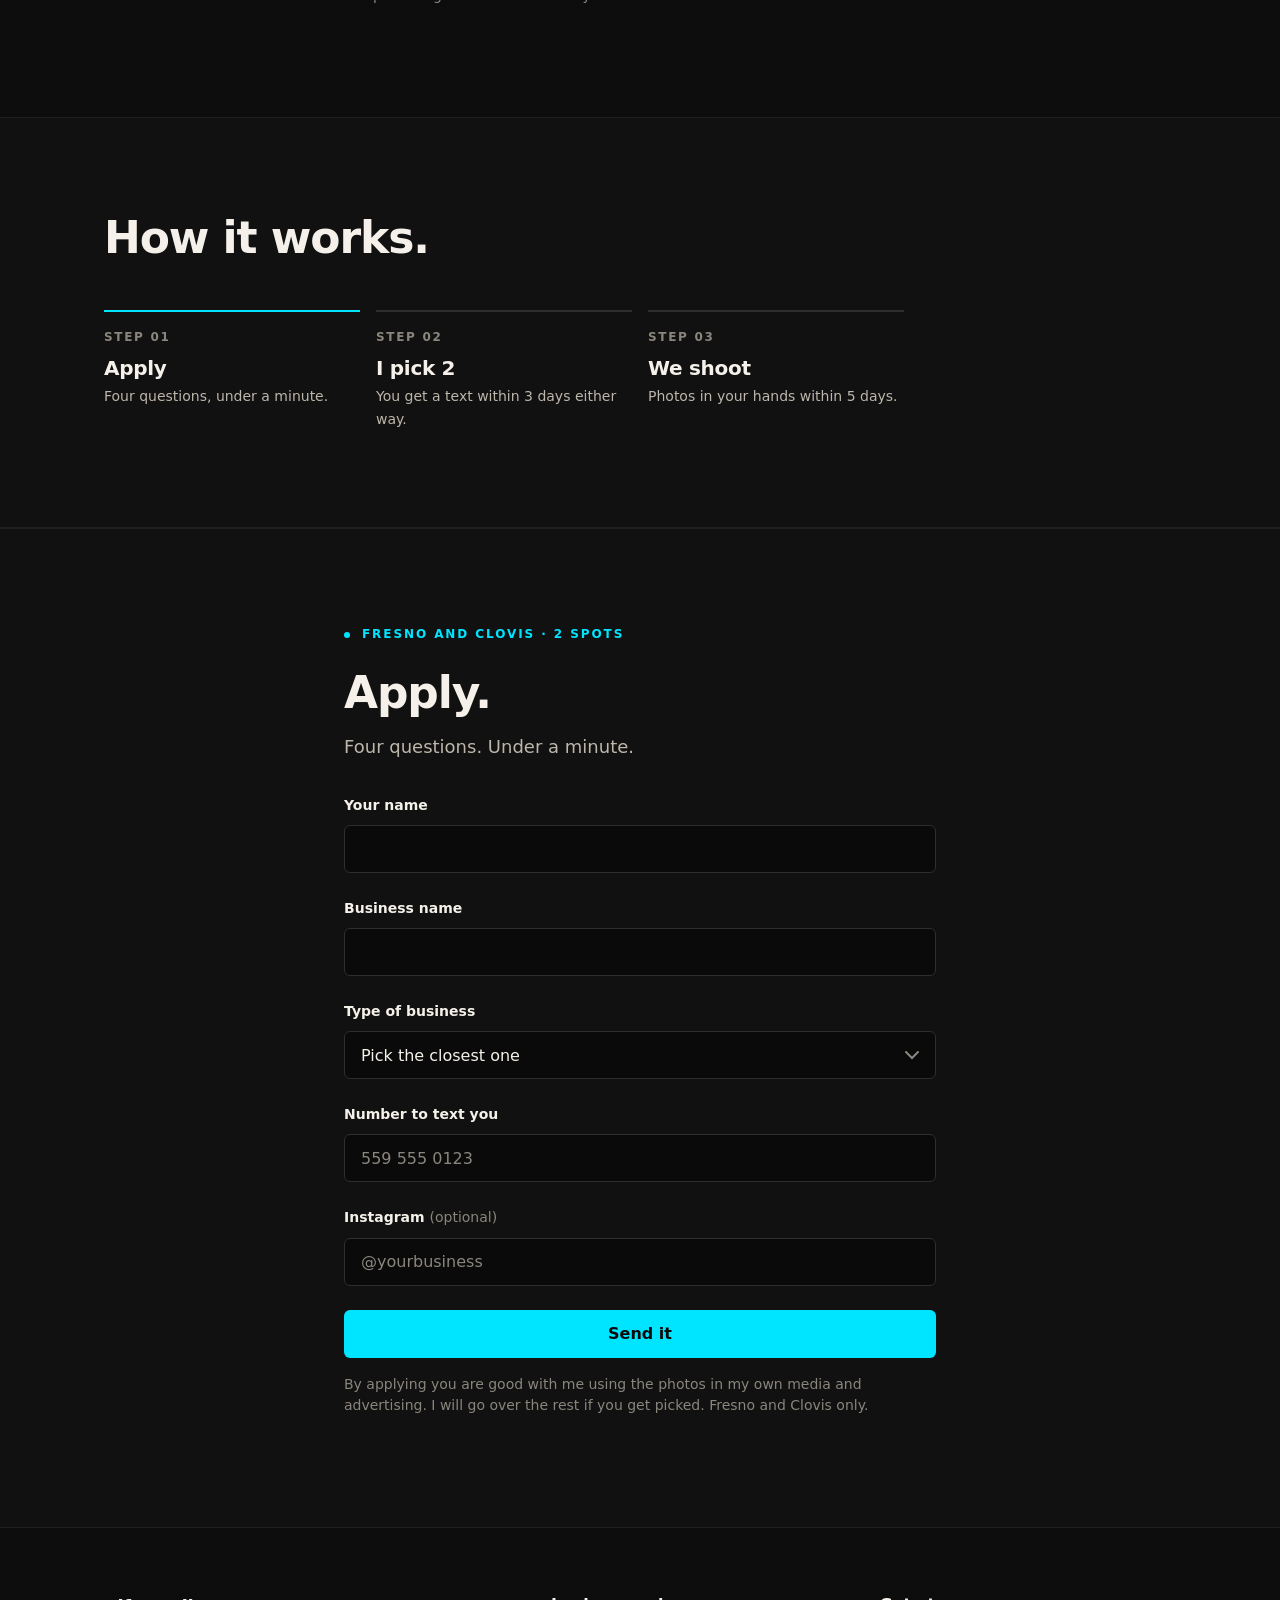
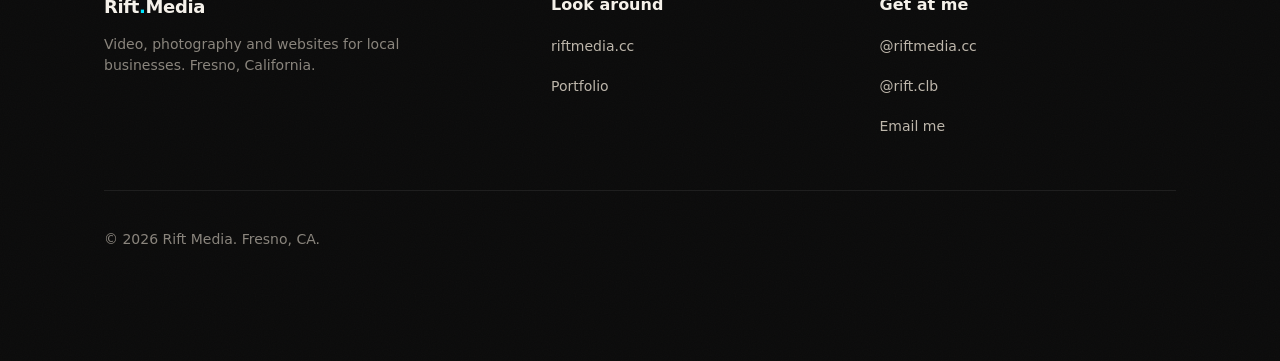
==== commit 1b50c28b: "Drive the strip with transform so it actually glides The drift was choppy because scrollLeft can onl" ====
--- a/index.html
+++ b/index.html
@@ -78,21 +78,21 @@
 <main id="main" tabindex="-1">
 
   <!-- ================= HERO =================
-       The strip drifts sideways on its own and is also a plain scroll
-       container, so it can be dragged, swiped or arrowed through. Order
+       The strip drifts sideways on its own and can be dragged, swiped,
+       trackpad scrolled or arrowed through. Order
        alternates subject so no two shots of the same kind sit side by side:
        interior, auto, interior, auto detail, interior, auto, property. -->
   <section class="hero">
 
     <div class="strip-wrap">
       <div class="strip" id="strip" tabindex="0" role="region"
-           aria-label="Recent photos. Scroll sideways to see more.">
+           aria-label="Recent photos. Drag sideways, or use the left and right arrow keys, to see more.">
         <div class="track" id="track">
 
           <figure class="slide s-wide">
             <img src="/images/samples/kitchen.webp"
                  srcset="/images/samples/kitchen-sm.webp 900w, /images/samples/kitchen.webp 1600w"
-                 sizes="(min-width: 1024px) 540px, (min-width: 640px) 450px, 330px"
+                 sizes="(min-width: 1024px) 660px, (min-width: 640px) 540px, 420px"
                  width="1600" height="1067" fetchpriority="high" decoding="async"
                  alt="Galley kitchen with white cabinets, tile counters and a brick floor.">
           </figure>
@@ -100,48 +100,48 @@
           <figure class="slide s-tall">
             <img src="/images/samples/evo.webp"
                  srcset="/images/samples/evo-sm.webp 560w, /images/samples/evo.webp 1100w"
-                 sizes="(min-width: 1024px) 288px, (min-width: 640px) 240px, 176px"
+                 sizes="(min-width: 1024px) 352px, (min-width: 640px) 288px, 224px"
                  width="1100" height="1375" decoding="async"
                  alt="Modified Mitsubishi Lancer Evolution in sage green, shot head on at golden hour.">
           </figure>
 
           <figure class="slide s-wide">
             <img src="/images/samples/bathroom.webp"
-                 srcset="/images/samples/bathroom-sm.webp 560w, /images/samples/bathroom.webp 1100w"
-                 sizes="(min-width: 1024px) 540px, (min-width: 640px) 450px, 330px"
-                 width="1100" height="733" loading="lazy" decoding="async"
+                 srcset="/images/samples/bathroom-sm.webp 700w, /images/samples/bathroom.webp 1400w"
+                 sizes="(min-width: 1024px) 660px, (min-width: 640px) 540px, 420px"
+                 width="1400" height="933" loading="lazy" decoding="async"
                  alt="Renovated bathroom with a dark wood vanity, white walls and grey tile floor.">
           </figure>
 
           <figure class="slide s-square">
             <img src="/images/samples/headlight.webp"
                  srcset="/images/samples/headlight-sm.webp 560w, /images/samples/headlight.webp 1100w"
-                 sizes="(min-width: 1024px) 360px, (min-width: 640px) 300px, 220px"
+                 sizes="(min-width: 1024px) 440px, (min-width: 640px) 360px, 280px"
                  width="1100" height="1100" loading="lazy" decoding="async"
                  alt="Close up of a detailer wiping a headlight with an orange microfiber cloth.">
           </figure>
 
           <figure class="slide s-wide">
             <img src="/images/samples/living.webp"
-                 srcset="/images/samples/living-sm.webp 560w, /images/samples/living.webp 1100w"
-                 sizes="(min-width: 1024px) 540px, (min-width: 640px) 450px, 330px"
-                 width="1100" height="733" loading="lazy" decoding="async"
+                 srcset="/images/samples/living-sm.webp 700w, /images/samples/living.webp 1400w"
+                 sizes="(min-width: 1024px) 660px, (min-width: 640px) 540px, 420px"
+                 width="1400" height="933" loading="lazy" decoding="async"
                  alt="Empty carpeted living room with a ceiling fan and afternoon light across the floor.">
           </figure>
 
           <figure class="slide s-tall">
             <img src="/images/samples/cayman.webp"
                  srcset="/images/samples/cayman-sm.webp 560w, /images/samples/cayman.webp 1100w"
-                 sizes="(min-width: 1024px) 288px, (min-width: 640px) 240px, 176px"
+                 sizes="(min-width: 1024px) 352px, (min-width: 640px) 288px, 224px"
                  width="1100" height="1375" loading="lazy" decoding="async"
                  alt="Black Porsche Cayman parked nose out on the apron in front of a shop unit.">
           </figure>
 
           <figure class="slide s-wide">
             <img src="/images/samples/exterior.webp"
-                 srcset="/images/samples/exterior-sm.webp 560w, /images/samples/exterior.webp 1100w"
-                 sizes="(min-width: 1024px) 540px, (min-width: 640px) 450px, 330px"
-                 width="1100" height="733" loading="lazy" decoding="async"
+                 srcset="/images/samples/exterior-sm.webp 700w, /images/samples/exterior.webp 1400w"
+                 sizes="(min-width: 1024px) 660px, (min-width: 640px) 540px, 420px"
+                 width="1400" height="933" loading="lazy" decoding="async"
                  alt="Single storey home seen from the street, with a water tower rising behind it.">
           </figure>
 
@@ -343,17 +343,24 @@
   var reduced = window.matchMedia("(prefers-reduced-motion: reduce)").matches;
 
   /* =======================================================================
-     Photo strip. Drifts on its own, and stays an ordinary scroll container
-     so it can be dragged, swiped, trackpad-scrolled, or tabbed to and
-     arrowed through. Any interaction holds it still, and it picks the drift
-     back up once you stop.
+     Photo strip.
+
+     Driven by transform, not scrollLeft. Every browser rounds scrollLeft to
+     whole pixels (setting 10.5 reads back 11, and += 0.35 never moves at all),
+     so a scroll-driven drift can only step a pixel at a time and reads as
+     stutter. A transform is subpixel and composited, so it glides. Dragging is
+     hand-rolled for the same reason, with a fling and friction so a flick still
+     feels native.
+
+     Speed is per second, not per frame, so it drifts at the same rate on a
+     60Hz laptop and a 120Hz phone.
      ======================================================================= */
   (function strip() {
     var el = document.getElementById("strip");
     var track = document.getElementById("track");
     if (!el || !track) { return; }
 
-    // Duplicate the frames so the loop has somewhere to run. The copies are
+    // Duplicate the frames so the wrap has somewhere to go. The copies are
     // decorative, so they are hidden from assistive tech.
     Array.prototype.slice.call(track.children).forEach(function (node) {
       var copy = node.cloneNode(true);
@@ -367,50 +374,131 @@
       track.appendChild(copy);
     });
 
-    // Manual scrolling still works under reduced motion. Nothing moves by itself.
-    if (reduced) { return; }
-
-    var SPEED = 0.35;          // px per frame, deliberately slow
-    var RESUME_AFTER = 1800;   // ms of stillness before the drift resumes
+    var DRIFT = 26;          // px per second, the idle creep
+    var FRICTION = 2.4;      // fling decay per second
+    var RESUME_AFTER = 1600; // ms of stillness before the drift returns
+
+    var half = 0;
+    var offset = 0;
+    var velocity = 0;
+    var dragging = false;
+    var lastX = 0;
+    var lastT = 0;
     var paused = false;
-    var timer = null;
-    var carry = 0;
-
-    function hold(delay) {
+    var holdTimer = null;
+    var onScreen = true;
+    var prev = 0;
+
+    function measure() { half = track.scrollWidth / 2; }
+    measure();
+    window.addEventListener("resize", measure);
+    if (window.ResizeObserver) { new ResizeObserver(measure).observe(track); }
+
+    function wrap() {
+      if (half > 0) { offset = ((offset % half) + half) % half; }
+    }
+    function paint() {
+      track.style.transform = "translate3d(" + (-offset).toFixed(2) + "px,0,0)";
+    }
+    function hold(ms) {
       paused = true;
-      clearTimeout(timer);
-      timer = setTimeout(function () { paused = false; }, delay);
-    }
-
-    ["pointerdown", "pointerenter", "wheel", "touchstart", "focusin"].forEach(function (evt) {
-      el.addEventListener(evt, function () { hold(RESUME_AFTER); }, { passive: true });
-    });
-    el.addEventListener("pointerleave", function () { hold(400); }, { passive: true });
+      clearTimeout(holdTimer);
+      holdTimer = setTimeout(function () { paused = false; }, ms);
+    }
+
+    /* ---- drag and swipe ---- */
+    el.addEventListener("pointerdown", function (e) {
+      dragging = true;
+      velocity = 0;
+      lastX = e.clientX;
+      lastT = performance.now();
+      el.classList.add("dragging");
+      if (el.setPointerCapture) { el.setPointerCapture(e.pointerId); }
+    });
+
+    el.addEventListener("pointermove", function (e) {
+      if (!dragging) { return; }
+      var now = performance.now();
+      var dx = e.clientX - lastX;
+      var dt = (now - lastT) / 1000;
+      if (dt > 0) { velocity = -dx / dt; }
+      lastX = e.clientX;
+      lastT = now;
+      offset -= dx;
+      wrap();
+      paint();
+    });
+
+    function release() {
+      if (!dragging) { return; }
+      dragging = false;
+      el.classList.remove("dragging");
+      hold(RESUME_AFTER);
+    }
+    el.addEventListener("pointerup", release);
+    el.addEventListener("pointercancel", release);
+    el.addEventListener("lostpointercapture", release);
+
+    /* ---- hover holds it, mouse only ---- */
+    el.addEventListener("pointerenter", function (e) {
+      if (e.pointerType === "mouse") { paused = true; clearTimeout(holdTimer); }
+    });
+    el.addEventListener("pointerleave", function (e) {
+      if (e.pointerType === "mouse") { hold(300); }
+    });
+
+    /* ---- sideways trackpad and wheel. Vertical is left to the page. ---- */
+    el.addEventListener("wheel", function (e) {
+      if (Math.abs(e.deltaX) > Math.abs(e.deltaY)) {
+        e.preventDefault();
+        velocity = 0;
+        offset += e.deltaX;
+        wrap();
+        paint();
+        hold(RESUME_AFTER);
+      }
+    }, { passive: false });
+
+    /* ---- keyboard, since this is no longer a native scroller ---- */
+    el.addEventListener("keydown", function (e) {
+      var step = e.key === "ArrowRight" ? 96 : e.key === "ArrowLeft" ? -96 : 0;
+      if (!step) { return; }
+      e.preventDefault();
+      velocity = 0;
+      offset += step;
+      wrap();
+      paint();
+      hold(RESUME_AFTER);
+    });
 
     // Nothing moves while the tab is hidden or the strip is off screen.
-    var onScreen = true;
     if ("IntersectionObserver" in window) {
       new IntersectionObserver(function (entries) {
         onScreen = entries[0].isIntersecting;
       }, { threshold: 0 }).observe(el);
     }
 
-    function frame() {
-      if (!paused && onScreen && !document.hidden) {
-        var half = track.scrollWidth / 2;
-        if (half > 0) {
-          carry += SPEED;
-          var step = Math.floor(carry);
-          if (step >= 1) {
-            carry -= step;
-            el.scrollLeft += step;
-            // Wrap silently. At the halfway mark the copies look identical.
-            if (el.scrollLeft >= half) { el.scrollLeft -= half; }
-          }
+    function frame(now) {
+      var dt = prev ? Math.min((now - prev) / 1000, 0.05) : 0;
+      prev = now;
+
+      if (half > 0 && onScreen && !document.hidden && !dragging) {
+        if (Math.abs(velocity) > 4) {
+          offset += velocity * dt;
+          velocity -= velocity * FRICTION * dt;
+          wrap();
+          paint();
+        } else if (!paused && !reduced) {
+          velocity = 0;
+          offset += DRIFT * dt;
+          wrap();
+          paint();
         }
       }
       requestAnimationFrame(frame);
     }
+
+    paint();
     requestAnimationFrame(frame);
   })();
 
--- a/styles.css
+++ b/styles.css
@@ -188,9 +188,9 @@
 }
 
 /* ---------- Hero ---------- */
-:root { --strip-h: 230px; }
-@media (min-width: 640px)  { :root { --strip-h: 300px; } }
-@media (min-width: 1024px) { :root { --strip-h: 360px; } }
+:root { --strip-h: 280px; }
+@media (min-width: 640px)  { :root { --strip-h: 360px; } }
+@media (min-width: 1024px) { :root { --strip-h: 440px; } }
 
 .hero { padding-block: 0 var(--s-3xl); position: relative; }
 .hero::after {
@@ -200,8 +200,8 @@
   pointer-events: none;
 }
 /* pulled up so the copy sits over the bottom of the frames */
-.hero-copy { position: relative; z-index: 2; margin-top: -56px; }
-@media (min-width: 768px) { .hero-copy { margin-top: -88px; } }
+.hero-copy { position: relative; z-index: 2; margin-top: -48px; }
+@media (min-width: 768px) { .hero-copy { margin-top: -72px; } }
 
 .hero h1 { max-width: 16ch; }
 .hero .lead { margin-top: var(--s-lg); max-width: 58ch; }
@@ -218,20 +218,24 @@
 
 /* ---------- Photo strip ----------
    Fixed height, natural widths. The mixed ratios (3:2, 4:5, 1:1) become the
-   rhythm of the strip instead of a cropping problem. Runs full bleed, drifts
-   on its own via JS, and stays an ordinary scroll container so it can be
-   dragged or swiped. */
+   rhythm of the strip instead of a cropping problem.
+
+   Driven by transform, not scrollLeft. Every browser rounds scrollLeft to whole
+   pixels (setting 10.5 reads back 11, and += 0.35 never moves at all), so a
+   scroll-driven drift can only ever step a pixel at a time. Transform is
+   subpixel and composited, so it glides. Dragging is handled in JS for the
+   same reason. */
 .strip-wrap { position: relative; }
 
 .strip {
-  overflow-x: auto;
-  overflow-y: hidden;
-  -webkit-overflow-scrolling: touch;
-  overscroll-behavior-x: contain;
-  scrollbar-width: none;
-  -ms-overflow-style: none;
-}
-.strip::-webkit-scrollbar { display: none; }
+  overflow: hidden;
+  /* browser keeps vertical panning, we take horizontal */
+  touch-action: pan-y;
+  cursor: grab;
+  user-select: none;
+  -webkit-user-select: none;
+}
+.strip.dragging { cursor: grabbing; }
 .strip:focus-visible { outline: 2px solid var(--signal); outline-offset: -2px; }
 
 .track {
@@ -239,6 +243,8 @@
   gap: var(--s-xs);
   width: max-content;
   padding-inline: var(--s-xs);
+  /* JS drives this every frame. Subpixel and composited, so it glides. */
+  transform: translate3d(0, 0, 0);
 }
 
 .slide {
@@ -249,7 +255,15 @@
   overflow: hidden;
   background: var(--ink-3);
 }
-.slide img { height: 100%; width: auto; display: block; }
+.slide img {
+  height: 100%;
+  width: auto;
+  display: block;
+  /* the strip handles the gesture, so the image must not start a native drag */
+  pointer-events: none;
+  -webkit-user-drag: none;
+  user-select: none;
+}
 
 /* Height is fixed and the ratio is declared, so each frame's width is known
    before its image arrives. Without these the strip reflows as photos load. */
@@ -261,13 +275,14 @@
 .strip-fade {
   position: absolute;
   left: 0; right: 0; bottom: 0;
-  height: 58%;
+  height: 38%;
   pointer-events: none;
   background: linear-gradient(
     to bottom,
     rgba(10, 10, 10, 0) 0%,
-    rgba(10, 10, 10, 0.55) 42%,
-    rgba(10, 10, 10, 0.92) 76%,
+    rgba(10, 10, 10, 0.28) 38%,
+    rgba(10, 10, 10, 0.82) 72%,
+    rgba(10, 10, 10, 0.98) 92%,
     var(--ink) 100%
   );
 }
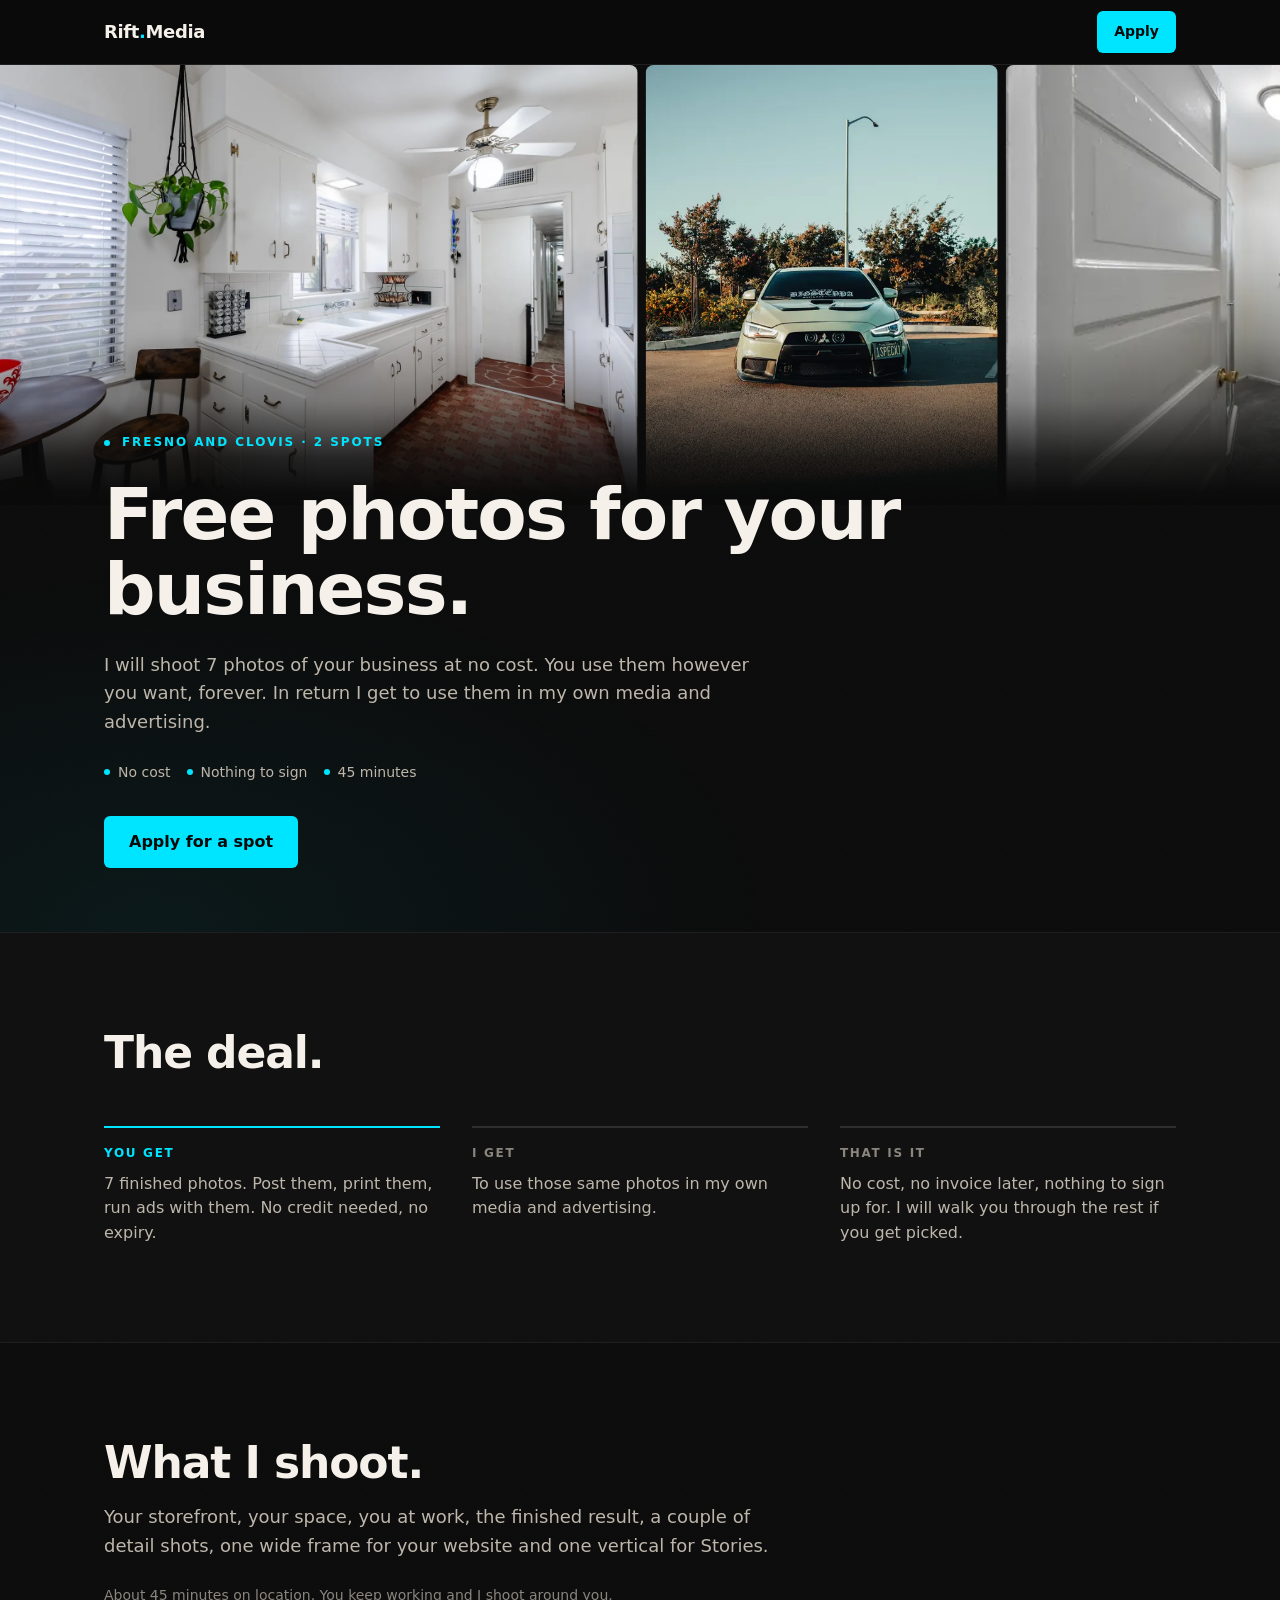
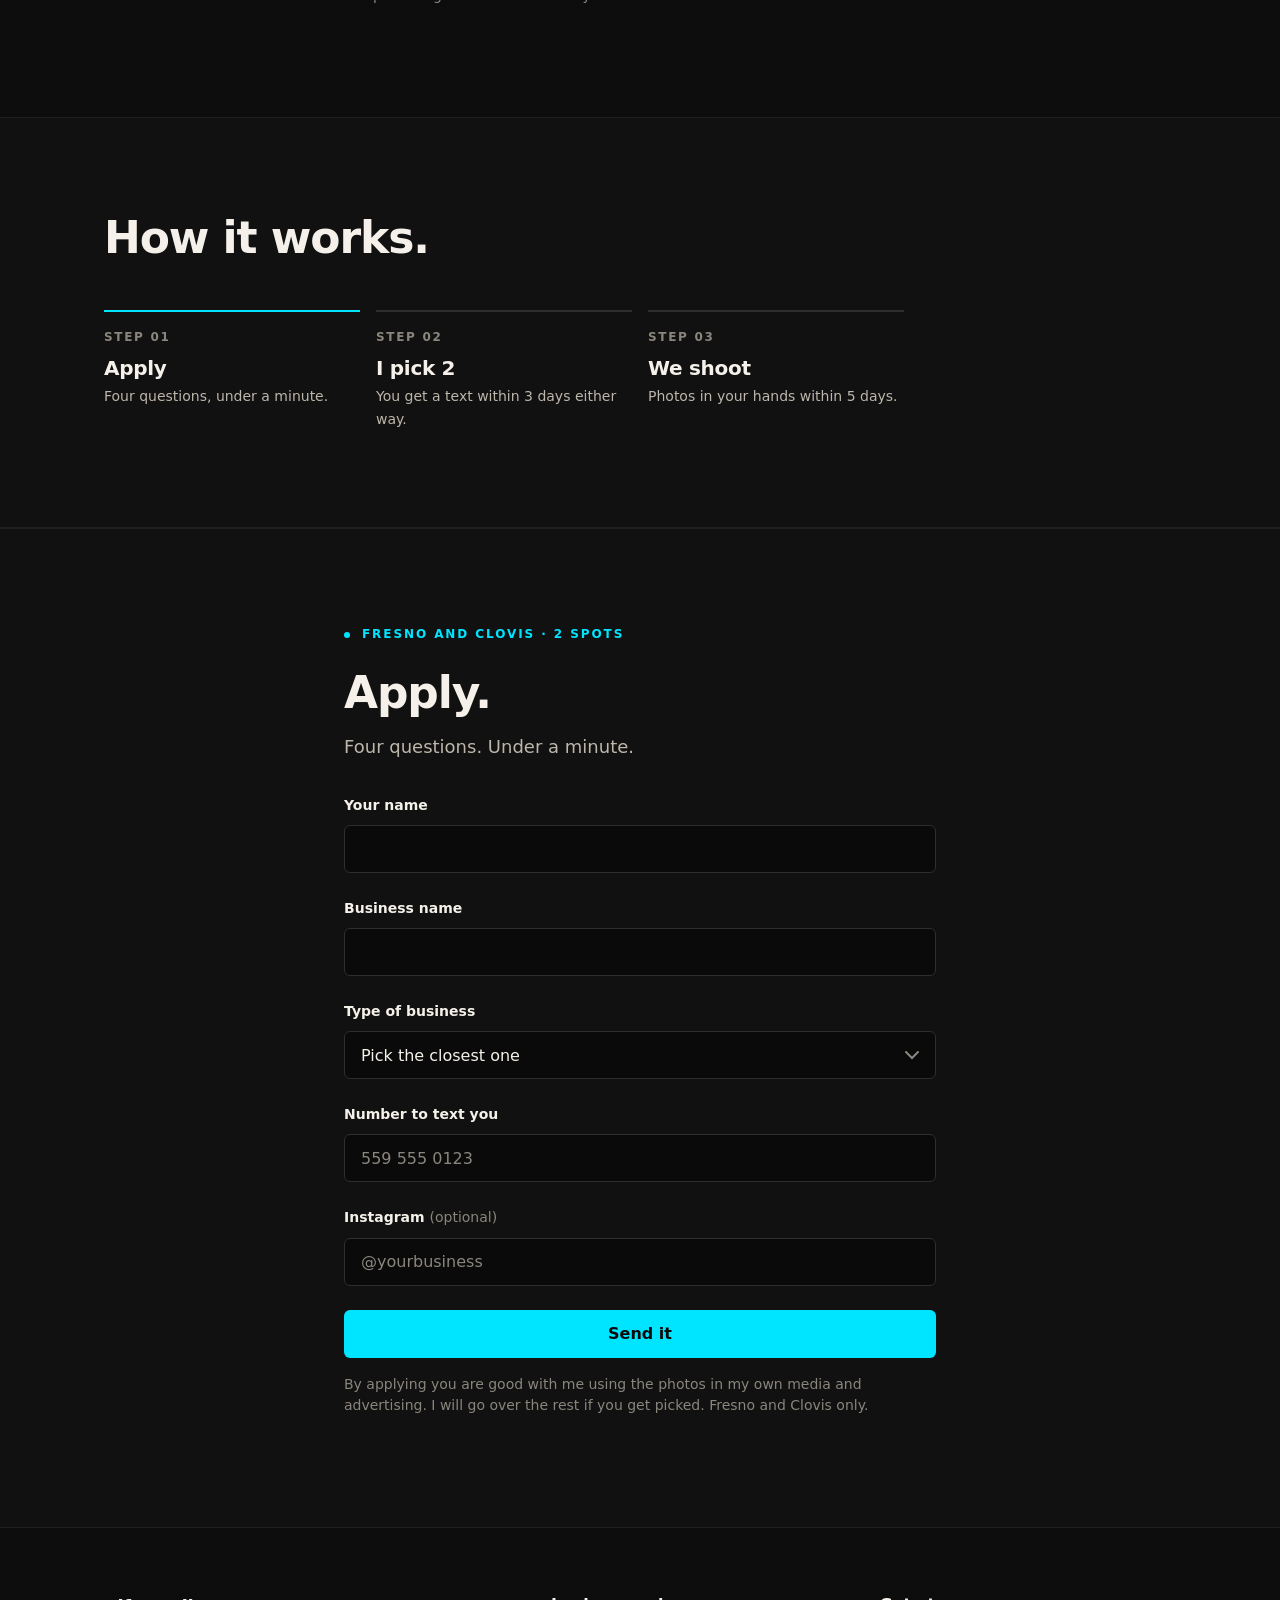
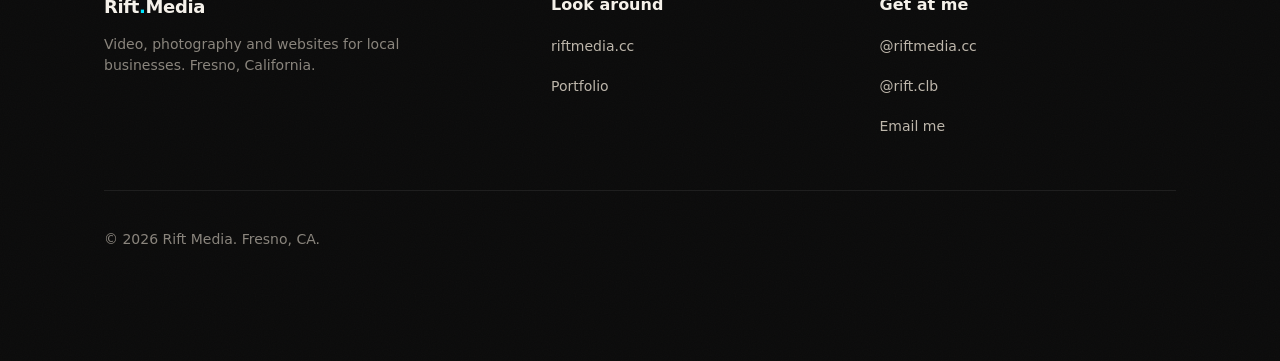
==== commit eea9e5a8: "Remove See my work button from hero CTA row Co-Authored-By: Claude Opus 5 (1M context) <noreply@anth" ====
--- a/index.html
+++ b/index.html
@@ -164,7 +164,6 @@
       </ul>
       <div class="cta-row">
         <a class="btn btn-primary" href="#apply">Apply for a spot</a>
-        <a class="btn btn-ghost" href="https://rift.clb.riftmedia.cc" target="_blank" rel="noopener">See my work</a>
       </div>
     </div>
   </section>
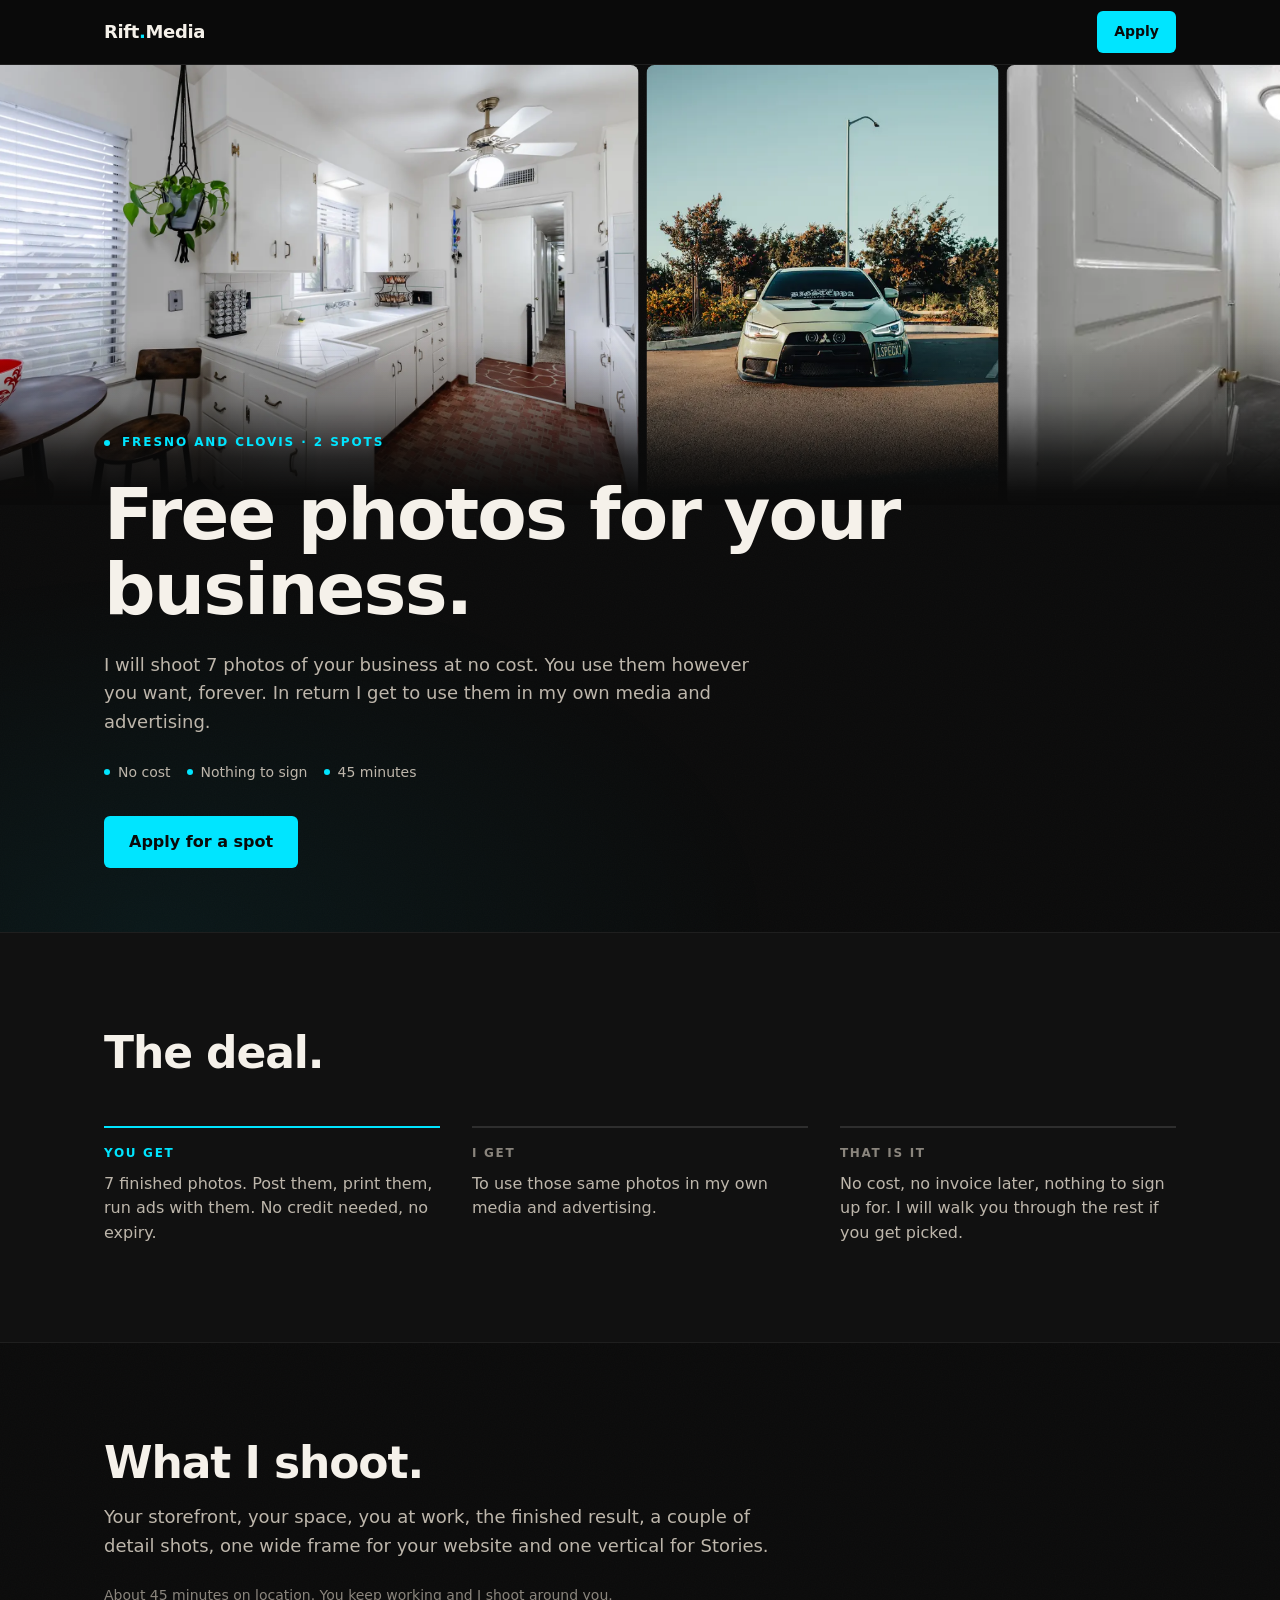
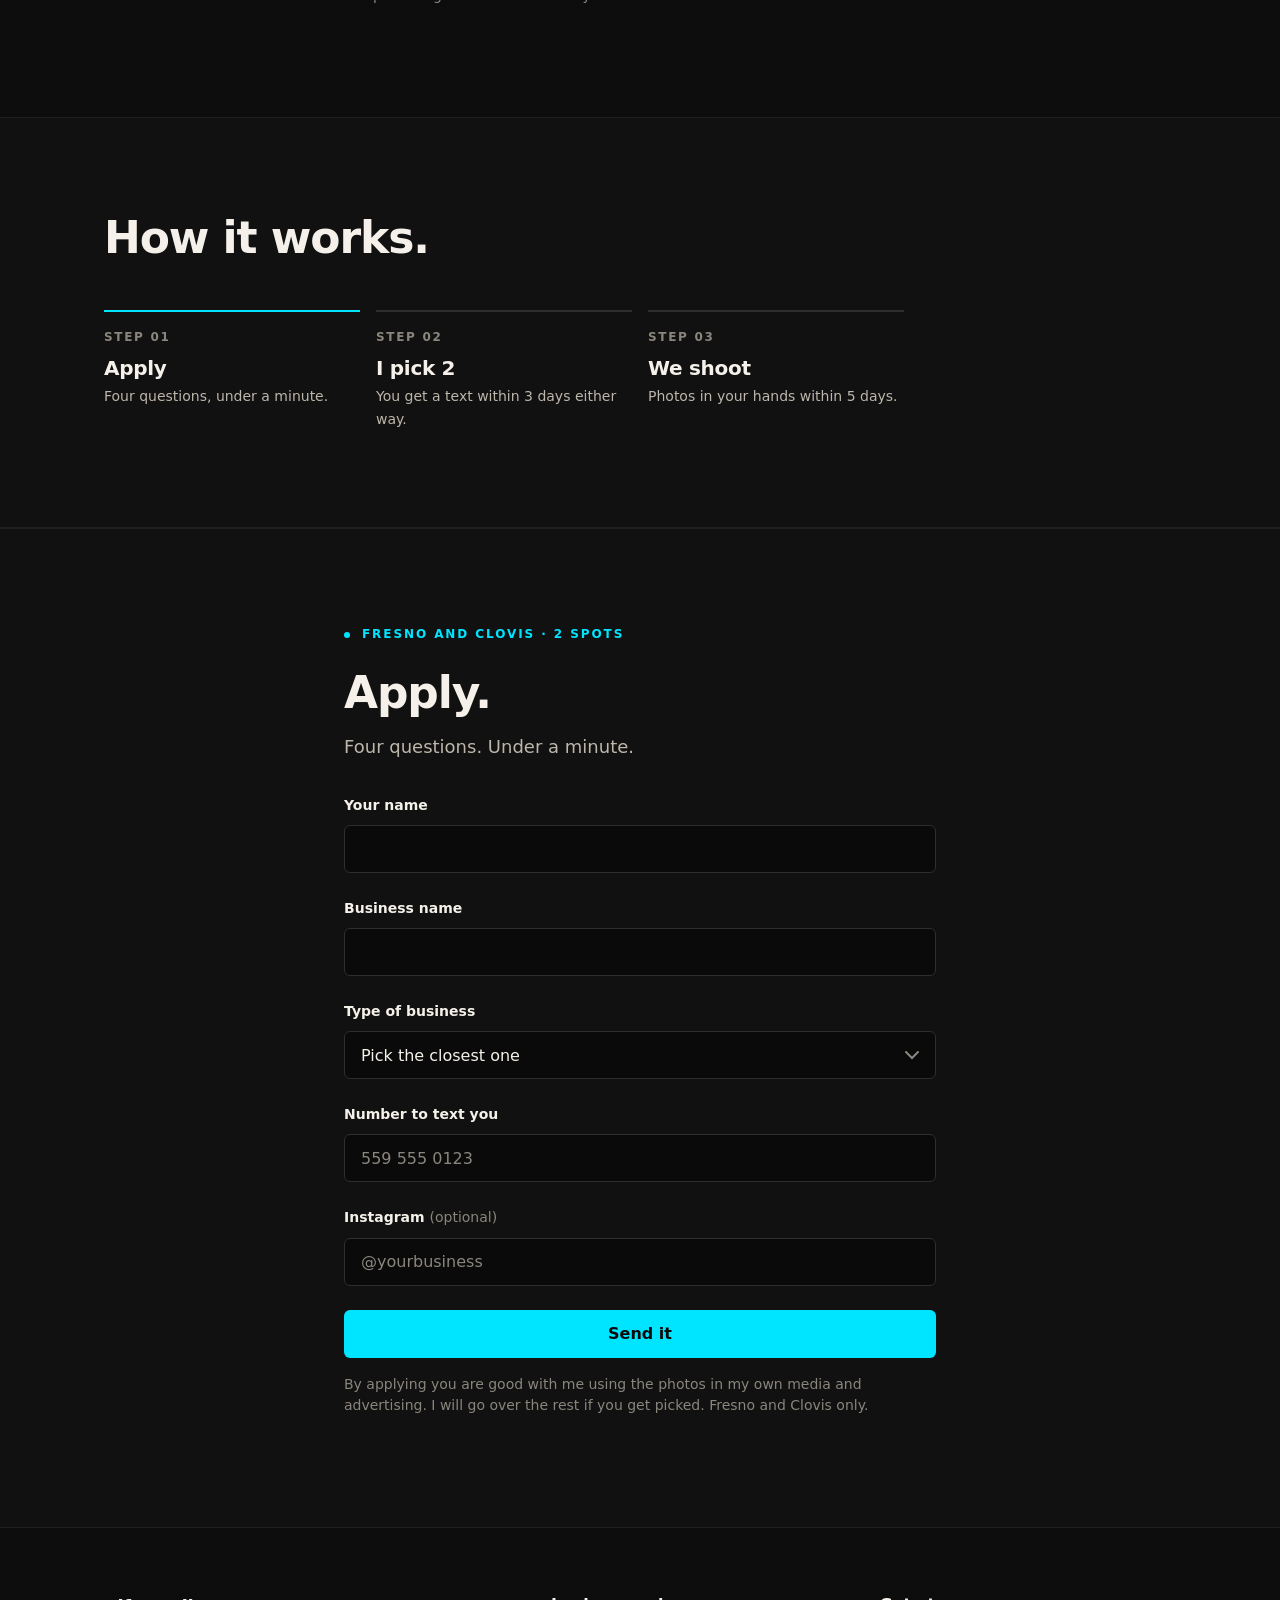
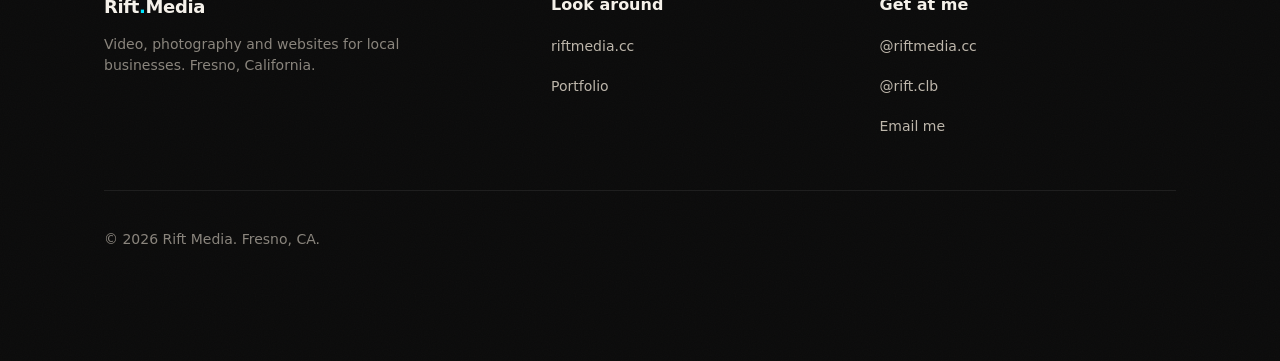
==== commit bcdf3da3: "Store applications server-side with an admin page Replaces the FormSubmit email handoff with a real " ====
--- a/index.html
+++ b/index.html
@@ -223,15 +223,11 @@
       <p class="lead section-intro">Four questions. Under a minute.</p>
 
       <form id="apply-form"
-            action="https://formsubmit.co/rift.clb.media@gmail.com"
+            action="/api/apply"
             method="POST"
             novalidate>
 
-        <!-- FormSubmit config -->
-        <input type="hidden" name="_subject" value="Free shoot application">
-        <input type="hidden" name="_captcha" value="false">
-        <input type="hidden" name="_template" value="table">
-        <input type="hidden" name="_next" value="https://shoot.riftmedia.cc/thanks">
+        <!-- honeypot only; posts to /api/apply -->
         <input type="text" name="_honey" class="honey" tabindex="-1" autocomplete="off" aria-hidden="true">
 
         <div class="field">
